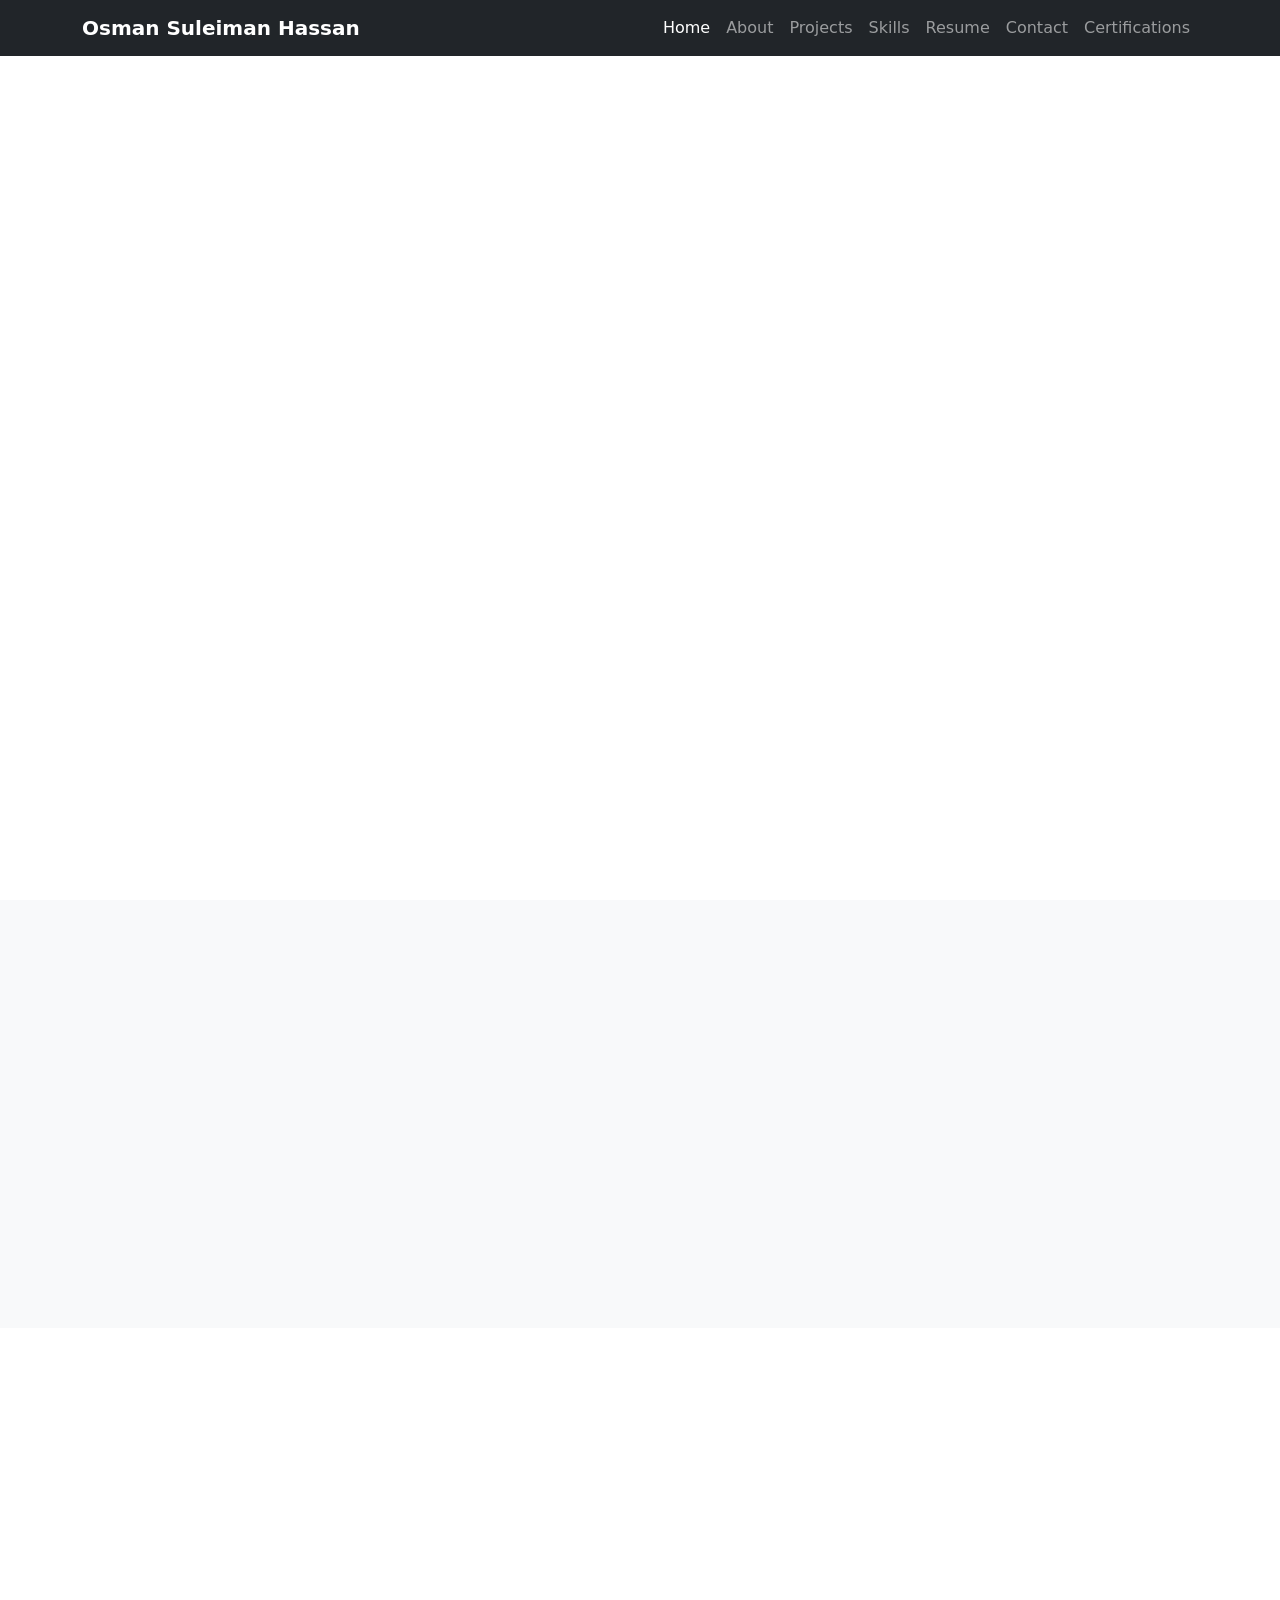
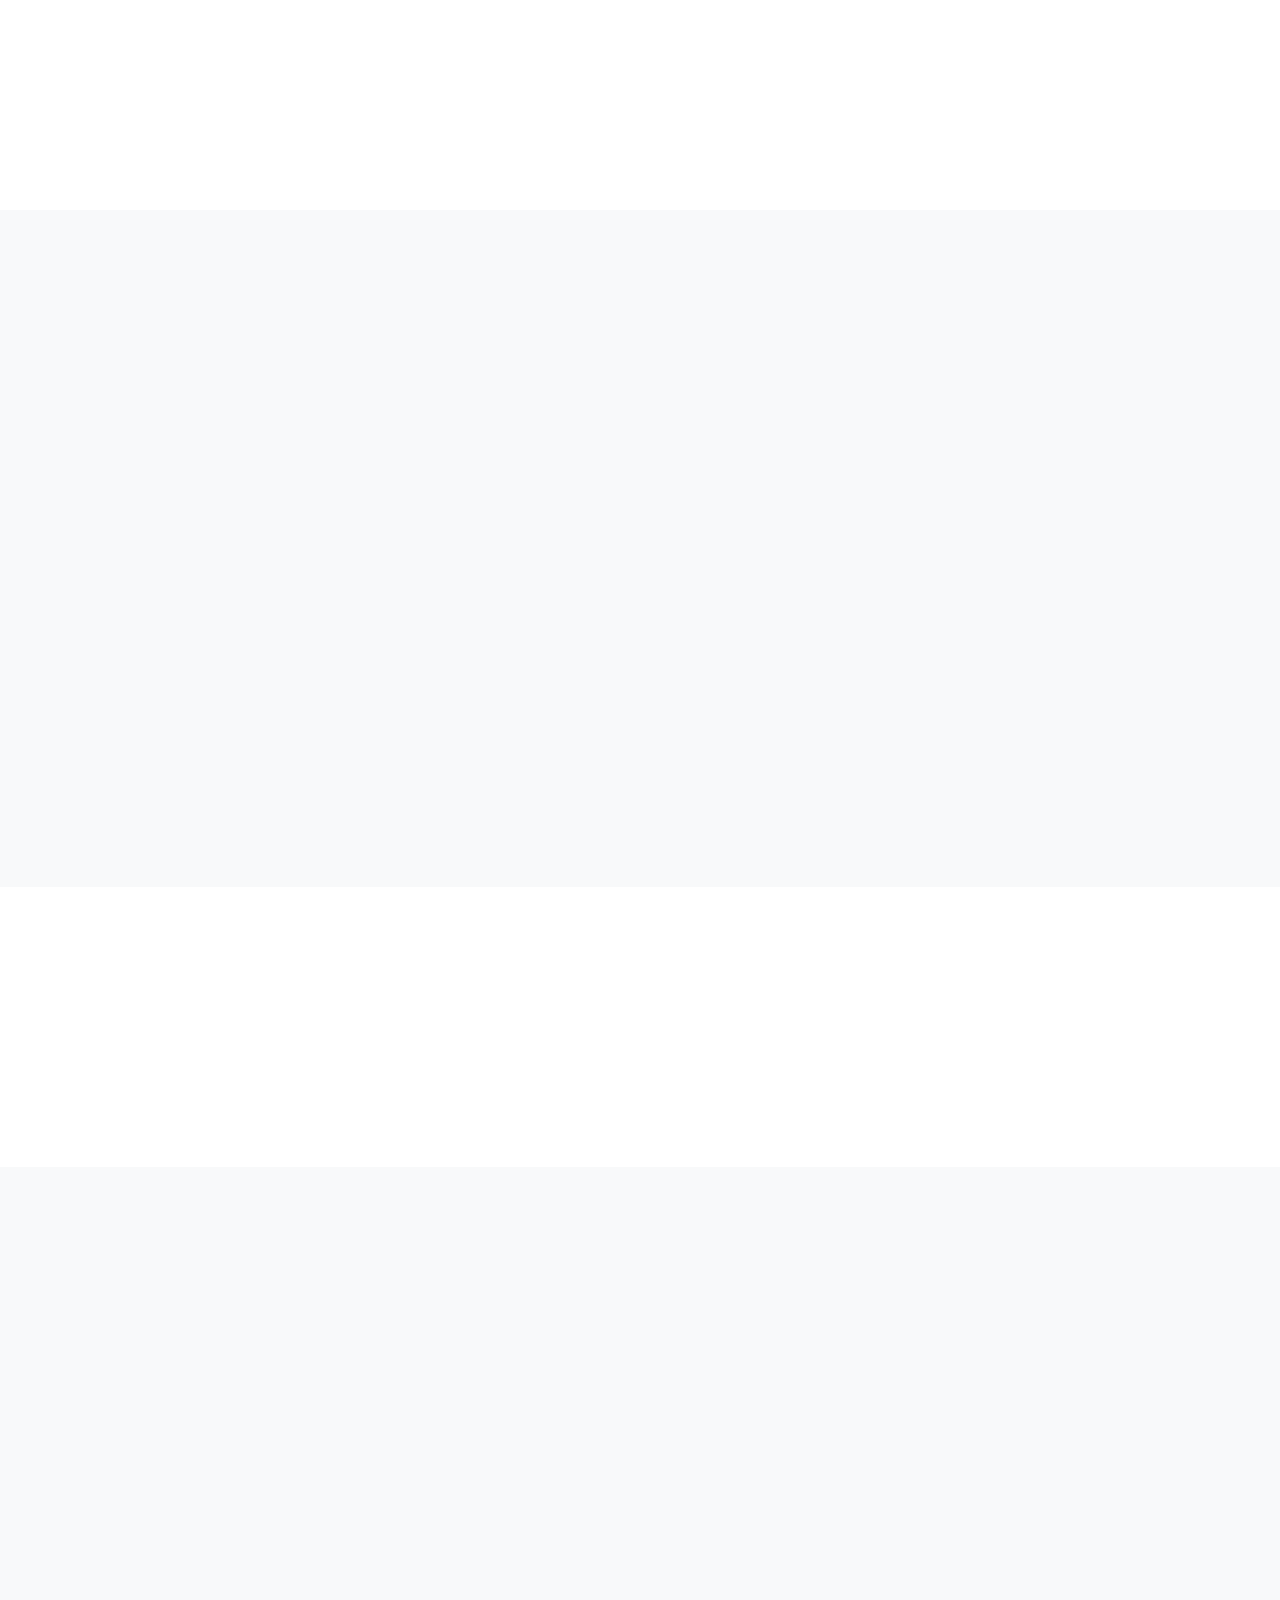
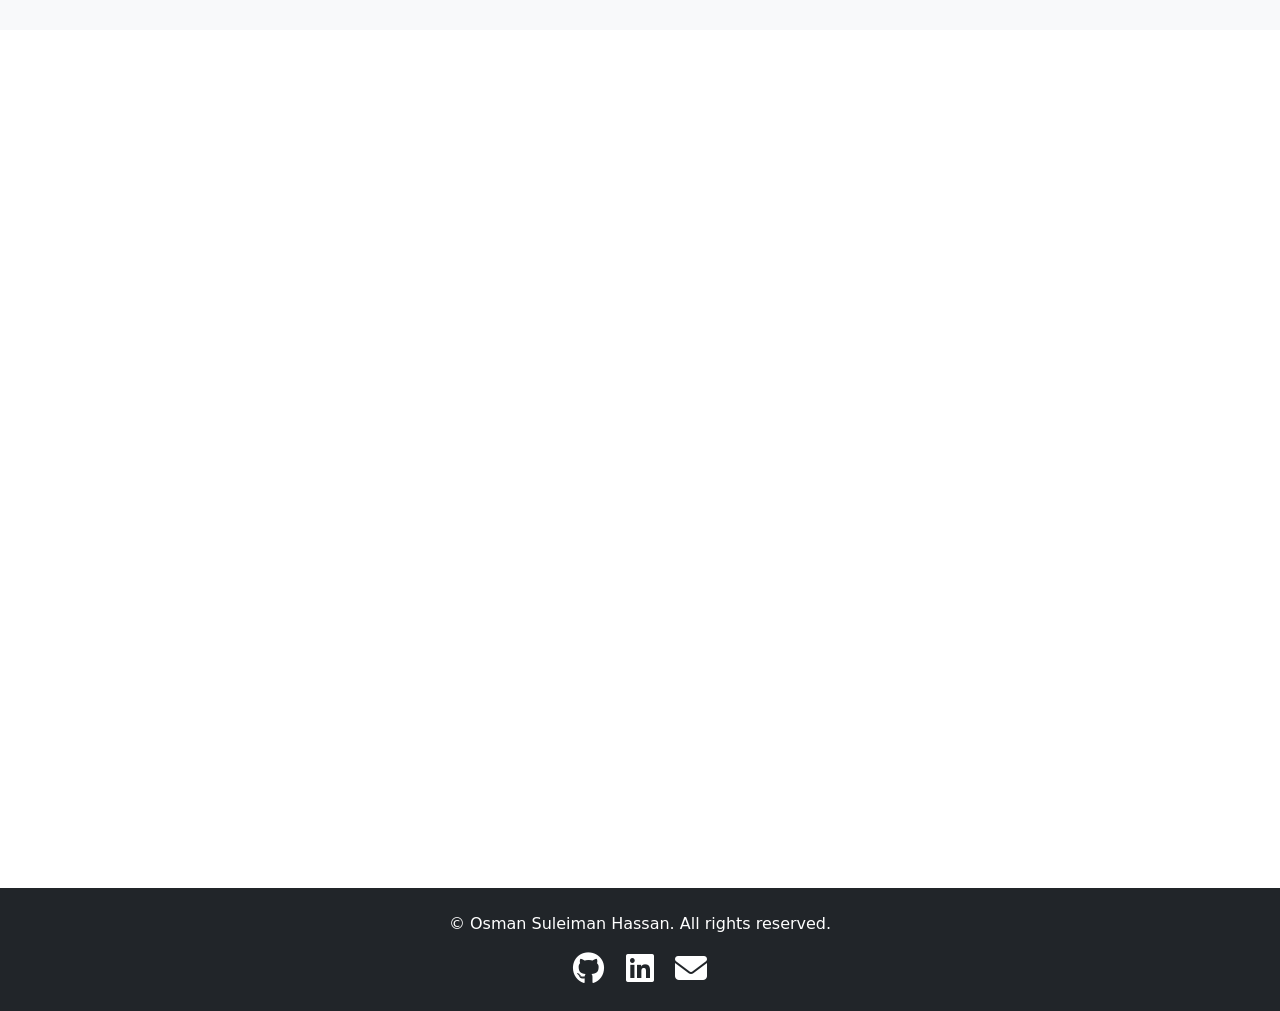
==== index.html @ 46293524 "Update index.html" ====
<!DOCTYPE html>
<html lang="en">
<head>
    <meta charset="UTF-8">
    <meta name="viewport" content="width=device-width, initial-scale=1.0">
    <title>Osman Suleiman Hassan - Full Stack Developer Portfolio</title>
    <meta name="description" content="Osman Suleiman Hassan - Aspiring Full Stack Developer, Computer Science Student at Mount Kenya University, passionate about building impactful software and web applications.">
    <meta name="keywords" content="Osman Suleiman Hassan, Full Stack Developer, Computer Science, Mount Kenya University, Python, PHP, Java, JavaScript, Web Development, Software Engineering, AI, ML, Portfolio">

    <link rel="apple-touch-icon" sizes="180x180" href="img/apple-touch-icon.png">
    <link rel="icon" type="image/png" sizes="32x32" href="img/favicon-32x32.png">
    <link rel="icon" type="image/png" sizes="16x16" href="img/favicon-16x16.png">
    <link rel="manifest" href="img/site.webmanifest">
    <link rel="icon" href="img/favicon.ico" type="image/x-icon">
    <link rel="shortcut icon" href="favicon.ico" type="img/">


    <link href="https://fonts.googleapis.com/css2?family=Poppins:wght@400;600;700&family=Open+Sans:wght@300;400;600&display=swap" rel="stylesheet">

    <link href="https://cdn.jsdelivr.net/npm/bootstrap@5.3.3/dist/css/bootstrap.min.css" rel="stylesheet" integrity="sha384-QWTKZyjpPEjISv5WaRU9OFeRpok6YctnYmDr5pNlyT2bRjXh0JMhjY6hW+ALEwIH" crossorigin="anonymous">

    <link rel="stylesheet" href="https://cdnjs.cloudflare.com/ajax/libs/font-awesome/6.5.2/css/all.min.css" integrity="sha512-SnH5WK+bZxgPHs44uWIX+LLJAJ9/2PkPKZ5QiAj6Ta86w+fsb2TkcmfRyVX3pBnMFcV7oQPJkl9QevSCWr3W6A==" crossorigin="anonymous" referrerpolicy="no-referrer" />
    
    <link href="https://unpkg.com/aos@2.3.1/dist/aos.css" rel="stylesheet">

    <link rel="stylesheet" href="css/style.css">
</head>
<body data-bs-spy="scroll" data-bs-target="#mainNav" data-bs-offset="50">

    <nav class="navbar navbar-expand-lg navbar-dark bg-dark fixed-top" id="mainNav">
        <div class="container">
            <a class="navbar-brand fw-bold" href="#hero">Osman Suleiman Hassan</a>
            <button class="navbar-toggler" type="button" data-bs-toggle="collapse" data-bs-target="#navbarNav" aria-controls="navbarNav" aria-expanded="false" aria-label="Toggle navigation">
                <span class="navbar-toggler-icon"></span>
            </button>
            <div class="collapse navbar-collapse" id="navbarNav">
                <ul class="navbar-nav ms-auto">
                    <li class="nav-item">
                        <a class="nav-link active" aria-current="page" href="#hero">Home</a>
                    </li>
                    <li class="nav-item">
                        <a class="nav-link" href="#about">About</a>
                    </li>
                    <li class="nav-item">
                        <a class="nav-link" href="#projects">Projects</a>
                    </li>
                    <li class="nav-item">
                        <a class="nav-link" href="#skills">Skills</a>
                    </li>
                    <li class="nav-item">
                        <a class="nav-link" href="#resume">Resume</a>
                    </li>
                    <li class="nav-item">
                        <a class="nav-link" href="#contact">Contact</a>
                    </li>
                    <li class="nav-item">
                        <a class="nav-link" href="#certifications">Certifications</a>
                    </li>
                </ul>
            </div>
        </div>
    </nav>

    <header id="hero" class="d-flex align-items-center justify-content-center text-center text-white min-vh-100 position-relative">
        <div class="overlay"></div>
        <div class="container position-relative" data-aos="fade-up" data-aos-duration="1000">
            <img src="img/profile.jpg" alt="Osman Suleiman Hassan" class="img-fluid rounded-circle mb-4 profile-img" data-aos="zoom-in" data-aos-delay="200">
            <h1 class="display-3 fw-bold mb-3 text-white-75"> <strong>Osman Suleiman Hassan </strong></h1>
            <p class="lead mb-4 text-white-75" data-aos="fade-up" data-aos-delay="400">Aspiring Full Stack Developer | Computer Science Student | Tech Enthusiast</p>
            <div class="social-links" data-aos="fade-up" data-aos-delay="600">
                <a href="https://github.com/OSMANHASSAN-dev" target="_blank" class="btn btn-primary btn-lg mx-2 my-1"><i class="fab fa-github me-2"></i> GitHub</a>
                <a href="https://linkedin.com/in/hassan-o-6355a3369" target="_blank" class="btn btn-info btn-lg mx-2 my-1"><i class="fab fa-linkedin me-2"></i> LinkedIn</a>
            </div>
        </div>
    </header>

    <section id="about" class="py-5 bg-light">
        <div class="container">
            <div class="row align-items-center">
                <div class="col-lg-6 text-center text-lg-start" data-aos="fade-right" data-aos-duration="1000">
                    <h2 class="display-5 fw-bold mb-4 section-title">About Me</h2>
                    <p class="lead mb-3">Passionate about building impactful software and web applications. Focused on clean code, innovation, and solving real-world problems using tech.</p>
                    <p class="mb-4">As a dedicated Computer Science student at Mount Kenya University, I am constantly expanding my knowledge and practical skills across various technologies. My journey involves continuous learning and a strong desire to contribute to the tech world by creating efficient and user-friendly solutions.</p>
                </div>
                <div class="col-lg-6 mt-4 mt-lg-0" data-aos="fade-left" data-aos-duration="1000">
                    <h3 class="fw-bold mb-3">Education</h3>
                    <div class="card shadow-sm p-3 mb-3 education-card">
                        <h5 class="fw-bold mb-1">Bachelor of Science in Computer Science</h5>
                        <p class="mb-0">Mount Kenya University</p>
                        <p class="text-muted">Currently Enrolled (4th Year)</p>
                    </div>
                    <h3 class="fw-bold mb-3 mt-4">Mission</h3>
                    <p class="mb-0">To leverage technology to create innovative solutions that address real-world challenges, contribute to meaningful projects, and continuously grow as a full-stack developer.</p>
                </div>
            </div>
        </div>
    </section>

    <section id="projects" class="py-5 bg-white">
        <div class="container">
            <h2 class="display-5 fw-bold text-center mb-5 section-title" data-aos="fade-down" data-aos-duration="1000">My Projects</h2>
            <div id="projectsCarousel" class="carousel slide" data-bs-ride="carousel" data-aos="fade-up" data-aos-duration="1200">
                <div class="carousel-indicators">
                    <button type="button" data-bs-target="#projectsCarousel" data-bs-slide-to="0" class="active" aria-current="true" aria-label="Slide 1"></button>
                    <button type="button" data-bs-target="#projectsCarousel" data-bs-slide-to="1" aria-label="Slide 2"></button>
                    <button type="button" data-bs-target="#projectsCarousel" data-bs-slide-to="2" aria-label="Slide 3"></button>
                    <button type="button" data-bs-target="#projectsCarousel" data-bs-slide-to="3" aria-label="Slide 4"></button>
                    <button type="button" data-bs-target="#projectsCarousel" data-bs-slide-to="4" aria-label="Slide 5"></button>
                    <button type="button" data-bs-target="#projectsCarousel" data-bs-slide-to="5" aria-label="Slide 6"></button>
                    <button type="button" data-bs-target="#projectsCarousel" data-bs-slide-to="6" aria-label="Slide 7"></button>
                </div>
                <div class="carousel-inner">
                    <div class="carousel-item active">
                        <div class="row align-items-center justify-content-center project-card-body">
                            <div class="col-md-6 text-center">
                                <img src="img/project1.jpg" class="d-block w-100 img-fluid rounded shadow-lg project-img" alt="JobNest App Screenshot">
                            </div>
                            <div class="col-md-6 mt-4 mt-md-0 project-details">
                                <h3 class="fw-bold">JobNest App (Android Studio)</h3>
                                <p>A local job listing app connecting job seekers with small businesses.</p>
                                <p class="tech-stack"><span class="badge bg-primary">Android Studio</span> <span class="badge bg-primary">Java</span> <span class="badge bg-primary">SQLite/Firebase (Implied)</span></p>
                                <ul>
                                    <li><i class="fas fa-check-circle me-2"></i> Login/Signup functionality</li>
                                    <li><i class="fas fa-check-circle me-2"></i> Job Listings and search</li>
                                    <li><i class="fas fa-check-circle me-2"></i> Apply & Post Job features</li>
                                    <li><i class="fas fa-check-circle me-2"></i> User and Business Profiles</li>
                                </ul>
                                <a href="#" target="_blank" class="btn btn-outline-primary btn-sm mt-3"><i class="fas fa-link me-2"></i> Live Demo (If available)</a>
                                <a href="https://github.com/OSMANHASSAN-dev/" target="_blank" class="btn btn-outline-secondary btn-sm mt-3 ms-2"><i class="fab fa-github me-2"></i> GitHub Repo</a>
                            </div>
                        </div>
                    </div>
                    <div class="carousel-item">
                        <div class="row align-items-center justify-content-center project-card-body">
                            <div class="col-md-6 text-center">
                                <img src="img/project2.jpg" class="d-block w-100 img-fluid rounded shadow-lg project-img" alt="Eventify App Screenshot">
                            </div>
                            <div class="col-md-6 mt-4 mt-md-0 project-details">
                                <h3 class="fw-bold">Eventify App (Entertainment Booking)</h3>
                                <p>An entertainment app for booking concert, sports, and festival tickets.</p>
                                <p class="tech-stack"><span class="badge bg-primary">Java</span> <span class="badge bg-primary">MySQL</span> <span class="badge bg-primary">Mpesa/PayPal Integration</span> <span class="badge bg-primary">QR (ZXing)</span> <span class="badge bg-primary">Figma UI</span></p>
                                <ul>
                                    <li><i class="fas fa-check-circle me-2"></i> Seamless ticket booking experience</li>
                                    <li><i class="fas fa-check-circle me-2"></i> Secure payment gateways (Mpesa, PayPal)</li>
                                    <li><i class="fas fa-check-circle me-2"></i> QR code generation for tickets</li>
                                    <li><i class="fas fa-check-circle me-2"></i> User-friendly UI/UX designed in Figma</li>
                                </ul>
                                <a href="#" target="_blank" class="btn btn-outline-primary btn-sm mt-3"><i class="fas fa-link me-2"></i> Live Demo (If available)</a>
                                <a href="https://github.com/OSMANHASSAN-dev/" target="_blank" class="btn btn-outline-secondary btn-sm mt-3 ms-2"><i class="fab fa-github me-2"></i> GitHub Repo</a>
                            </div>
                        </div>
                    </div>
                    <div class="carousel-item">
                        <div class="row align-items-center justify-content-center project-card-body">
                            <div class="col-md-6 text-center">
                                <img src="img/project3.jpg" class="d-block w-100 img-fluid rounded shadow-lg project-img" alt="Zoo Monitoring Platform Screenshot">
                            </div>
                            <div class="col-md-6 mt-4 mt-md-0 project-details">
                                <h3 class="fw-bold">AI-Driven Zoo Visitor & Wildlife Monitoring Web Platform</h3>
                                <p>My final year project, focusing on enhancing visitor engagement and wildlife tracking using AI technologies.</p>
                                <p class="tech-stack"><span class="badge bg-primary">AI & ML</span> <span class="badge bg-primary">Web Platform</span> <span class="badge bg-primary">Python (Implied)</span> <span class="badge bg-primary">Backend/Frontend (Implied)</span></p>
                                <ul>
                                    <li><i class="fas fa-check-circle me-2"></i> AI-powered visitor behavior analysis</li>
                                    <li><i class="fas fa-check-circle me-2"></i> Real-time wildlife tracking and monitoring</li>
                                    <li><i class="fas fa-check-circle me-2"></i> Interactive dashboards for management</li>
                                    <li><i class="fas fa-check-circle me-2"></i> Enhances conservation efforts</li>
                                </ul>
                                <a href="#" target="_blank" class="btn btn-outline-primary btn-sm mt-3"><i class="fas fa-link me-2"></i> Live Demo (If available)</a>
                                <a href="#" target="_blank" class="btn btn-outline-secondary btn-sm mt-3 ms-2"><i class="fab fa-github me-2"></i> GitHub Repo (If public)</a>
                            </div>
                        </div>
                    </div>
                    <div class="carousel-item">
                        <div class="row align-items-center justify-content-center project-card-body">
                            <div class="col-md-6 text-center">
                                <img src="img/project4.jpg" class="d-block w-100 img-fluid rounded shadow-lg project-img" alt="Course Registration System Screenshot">
                            </div>
                            <div class="col-md-6 mt-4 mt-md-0 project-details">
                                <h3 class="fw-bold">Student Course Registration System</h3>
                                <p>A PHP-based system for managing student course registrations efficiently.</p>
                                <p class="tech-stack"><span class="badge bg-primary">PHP</span> <span class="badge bg-primary">MySQL</span> <span class="badge bg-primary">HTML/CSS</span></p>
                                <ul>
                                    <li><i class="fas fa-check-circle me-2"></i> Student login and course selection</li>
                                    <li><i class="fas fa-check-circle me-2"></i> Admin panel for course management</li>
                                    <li><i class="fas fa-check-circle me-2"></i> Unique features: Photo capture & voice note upload</li>
                                </ul>
                                <a href="#" target="_blank" class="btn btn-outline-primary btn-sm mt-3"><i class="fas fa-link me-2"></i> Live Demo (If available)</a>
                                <a href="https://github.com/OSMANHASSAN-dev/" target="_blank" class="btn btn-outline-secondary btn-sm mt-3 ms-2"><i class="fab fa-github me-2"></i> GitHub Repo</a>
                            </div>
                        </div>
                    </div>
                    <div class="carousel-item">
                        <div class="row align-items-center justify-content-center project-card-body">
                            <div class="col-md-6 text-center">
                                <img src="img/project5.jpg" class="d-block w-100 img-fluid rounded shadow-lg project-img" alt="Appointment Booking System Screenshot">
                            </div>
                            <div class="col-md-6 mt-4 mt-md-0 project-details">
                                <h3 class="fw-bold">Appointment Booking System</h3>
                                <p>A full PHP system for seamless appointment scheduling with advanced features.</p>
                                <p class="tech-stack"><span class="badge bg-primary">PHP</span> <span class="badge bg-primary">MySQL</span> <span class="badge bg-primary">HTML/CSS</span></p>
                                <ul>
                                    <li><i class="fas fa-check-circle me-2"></i> User authentication and appointment management</li>
                                    <li><i class="fas fa-check-circle me-2"></i> Dedicated admin panel for full control</li>
                                    <li><i class="fas fa-check-circle me-2"></i> Data export options (PDF, Excel, Word)</li>
                                </ul>
                                <a href="#" target="_blank" class="btn btn-outline-primary btn-sm mt-3"><i class="fas fa-link me-2"></i> Live Demo (If available)</a>
                                <a href="https://github.com/OSMANHASSAN-dev/" target="_blank" class="btn btn-outline-secondary btn-sm mt-3 ms-2"><i class="fab fa-github me-2"></i> GitHub Repo</a>
                            </div>
                        </div>
                    </div>
                    <div class="carousel-item">
                        <div class="row align-items-center justify-content-center project-card-body">
                            <div class="col-md-6 text-center">
                                <img src="img/project6.jpg" class="d-block w-100 img-fluid rounded shadow-lg project-img" alt="Advanced Login System Screenshot">
                            </div>
                            <div class="col-md-6 mt-4 mt-md-0 project-details">
                                <h3 class="fw-bold">Advanced Web App Login System</h3>
                                <p>A secure and robust login/registration system built with PHP and MySQL.</p>
                                <p class="tech-stack"><span class="badge bg-primary">PHP</span> <span class="badge bg-primary">MySQL</span> <span class="badge bg-primary">Bootstrap</span> <span class="badge bg-primary">FPDF</span></p>
                                <ul>
                                    <li><i class="fas fa-check-circle me-2"></i> Secure user authentication and registration</li>
                                    <li><i class="fas fa-check-circle me-2"></i> Modern UI with Bootstrap integration</li>
                                    <li><i class="fas fa-check-circle me-2"></i> PDF generation using FPDF library</li>
                                </ul>
                                <a href="#" target="_blank" class="btn btn-outline-primary btn-sm mt-3"><i class="fas fa-link me-2"></i> Live Demo (If available)</a>
                                <a href="https://github.com/OSMANHASSAN-dev/" target="_blank" class="btn btn-outline-secondary btn-sm mt-3 ms-2"><i class="fab fa-github me-2"></i> GitHub Repo</a>
                            </div>
                        </div>
                    </div>
                    <div class="carousel-item">
                        <div class="row align-items-center justify-content-center project-card-body">
                            <div class="col-md-6 text-center">
                                <img src="img/project7.jpg" class="d-block w-100 img-fluid rounded shadow-lg project-img" alt="eCommerce Website Screenshot">
                            </div>
                            <div class="col-md-6 mt-4 mt-md-0 project-details">
                                <h3 class="fw-bold">eCommerce Website (PHP/MySQL)</h3>
                                <p>A functional eCommerce platform featuring product listings and database integration.</p>
                                <p class="tech-stack"><span class="badge bg-primary">PHP</span> <span class="badge bg-primary">MySQL</span> <span class="badge bg-primary">HTML/CSS</span></p>
                                <ul>
                                    <li><i class="fas fa-check-circle me-2"></i> Dynamic product listings from database</li>
                                    <li><i class="fas fa-check-circle me-2"></i> Structured with reusable components (e.g., `header.php`, `index.php`)</li>
                                    <li><i class="fas fa-check-circle me-2"></i> Utilizes `tbl_settings` for configurable options</li>
                                </ul>
                                <a href="#" target="_blank" class="btn btn-outline-primary btn-sm mt-3"><i class="fas fa-link me-2"></i> Live Demo (If available)</a>
                                <a href="https://github.com/OSMANHASSAN-dev/" target="_blank" class="btn btn-outline-secondary btn-sm mt-3 ms-2"><i class="fab fa-github me-2"></i> GitHub Repo</a>
                            </div>
                        </div>
                    </div>
                </div>
                <button class="carousel-control-prev" type="button" data-bs-target="#projectsCarousel" data-bs-slide="prev">
                    <span class="carousel-control-prev-icon" aria-hidden="true"></span>
                    <span class="visually-hidden">Previous</span>
                </button>
                <button class="carousel-control-next" type="button" data-bs-target="#projectsCarousel" data-bs-slide="next">
                    <span class="carousel-control-next-icon" aria-hidden="true"></span>
                    <span class="visually-hidden">Next</span>
                </button>
            </div>
        </div>
    </section>

    <section id="skills" class="py-5 bg-light">
        <div class="container">
            <h2 class="display-5 fw-bold text-center mb-5 section-title" data-aos="fade-down" data-aos-duration="1000">My Skills</h2>
            <div class="row text-center">
                <div class="col-lg-4 col-md-6 mb-4" data-aos="fade-up" data-aos-delay="100">
                    <div class="card h-100 shadow-sm skill-card">
                        <div class="card-body">
                            <i class="fas fa-code fa-3x mb-3 text-primary"></i>
                            <h3 class="card-title fw-bold">Languages</h3>
                            <ul class="list-unstyled mb-0 skill-list">
                                <li><span class="badge bg-secondary">Python</span></li>
                                <li><span class="badge bg-secondary">Java</span></li>
                                <li><span class="badge bg-secondary">PHP</span></li>
                                <li><span class="badge bg-secondary">JavaScript</span></li>
                                <li><span class="badge bg-secondary">C</span></li>
                                <li><span class="badge bg-secondary">C++</span></li>
                                <li><span class="badge bg-secondary">SQL</span></li>
                                <li><span class="badge bg-secondary">HTML</span></li>
                                <li><span class="badge bg-secondary">CSS</span></li>
                                <li><span class="badge bg-secondary">MATLAB</span></li>
                                <li><span class="badge bg-secondary">R</span></li>
                                <li><span class="badge bg-secondary">Julia</span></li>
                                <li><span class="badge bg-secondary">TypeScript</span></li>
                            </ul>
                        </div>
                    </div>
                </div>
                <div class="col-lg-4 col-md-6 mb-4" data-aos="fade-up" data-aos-delay="200">
                    <div class="card h-100 shadow-sm skill-card">
                        <div class="card-body">
                            <i class="fas fa-tools fa-3x mb-3 text-success"></i>
                            <h3 class="card-title fw-bold">Tools & Frameworks</h3>
                            <ul class="list-unstyled mb-0 skill-list">
                                <li><span class="badge bg-secondary">Android Studio</span></li>
                                <li><span class="badge bg-secondary">FPDF</span></li>
                                <li><span class="badge bg-secondary">Bootstrap</span></li>
                                <li><span class="badge bg-secondary">MySQL</span></li>
                                <li><span class="badge bg-secondary">React</span></li>
                                <li><span class="badge bg-secondary">NetBeans</span></li>
                                <li><span class="badge bg-secondary">XAMPP</span></li>
                                <li><span class="badge bg-secondary">GitHub</span></li>
                                <li><span class="badge bg-secondary">VS Code</span></li>
                            </ul>
                        </div>
                    </div>
                </div>
                <div class="col-lg-4 col-md-12 mb-4" data-aos="fade-up" data-aos-delay="300">
                    <div class="card h-100 shadow-sm skill-card">
                        <div class="card-body">
                            <i class="fas fa-lightbulb fa-3x mb-3 text-warning"></i>
                            <h3 class="card-title fw-bold">Domains & Soft Skills</h3>
                            <ul class="list-unstyled mb-0 skill-list">
                                <li><span class="badge bg-secondary">AI & ML</span></li>
                                <li><span class="badge bg-secondary">Cybersecurity</span></li>
                                <li><span class="badge bg-secondary">Software Engineering</span></li>
                                <li><span class="badge bg-secondary">Web & App Development</span></li>
                                <li><span class="badge bg-dark">Team Collaboration</span></li>
                                <li><span class="badge bg-dark">Communication</span></li>
                                <li><span class="badge bg-dark">Continuous Learning</span></li>
                            </ul>
                        </div>
                    </div>
                </div>
            </div>
        </div>
    </section>

    <section id="resume" class="py-5 bg-white text-center">
        <div class="container" data-aos="fade-up" data-aos-duration="1000">
            <h2 class="display-5 fw-bold mb-4 section-title">My Resume</h2>
            <p class="lead mb-4">You can download my full resume for a detailed overview of my experience and qualifications.</p>
            <a href="resume/Osman_Hassan_Suleiman_Resume.pdf" target="_blank" class="btn btn-primary btn-lg"><i class="fas fa-download me-2"></i> Download Resume (PDF)</a>
        </div>
    </section>

    <section id="certifications" class="py-5 bg-light">
        <div class="container text-center" data-aos="fade-up" data-aos-duration="1000">
            <h2 class="display-5 fw-bold mb-4 section-title">Certifications & Badges</h2>
            <p class="lead text-muted mb-4">This section will showcase my professional certifications and badges acquired through various platforms like LinkedIn Learning, Coursera, or industry certifications.</p>
            <div class="row justify-content-center">
                <div class="col-md-4 mb-4">
                    <div class="card shadow-sm h-100 certification-card">
                        <div class="card-body">
                            <i class="fas fa-award fa-3x mb-3 text-info"></i>
                            <h5 class="card-title fw-bold">Coming Soon!</h5>
                            <p class="card-text text-muted">Check back here for updates on my latest certifications and achievements.</p>
                        </div>
                    </div>
                </div>
            </div>
        </div>
    </section>

    <section id="contact" class="py-5 bg-white">
        <div class="container">
            <h2 class="display-5 fw-bold text-center mb-5 section-title" data-aos="fade-down" data-aos-duration="1000">Get In Touch</h2>
            <div class="row justify-content-center">
                <div class="col-lg-8">
                    <form action="https://formspree.io/f/xblklpkk" method="POST" class="shadow-lg p-4 rounded contact-form" data-aos="fade-up" data-aos-duration="1200">
                        <div class="mb-3">
                            <label for="name" class="form-label">Name</label>
                            <input type="text" class="form-control" id="name" name="name" required>
                        </div>
                        <div class="mb-3">
                            <label for="email" class="form-label">Email address</label>
                            <input type="email" class="form-control" id="email" name="_replyto" required>
                        </div>
                        <div class="mb-3">
                            <label for="subject" class="form-label">Subject</label>
                            <input type="text" class="form-control" id="subject" name="subject">
                        </div>
                        <div class="mb-3">
                            <label for="message" class="form-label">Message</label>
                            <textarea class="form-control" id="message" name="message" rows="5" required></textarea>
                        </div>
                        <div class="d-grid gap-2">
                            <button type="submit" class="btn btn-primary btn-lg mt-3">Send Message <i class="fas fa-paper-plane ms-2"></i></button>
                        </div>
                        <p class="text-center text-muted mt-3">
                            Or reach me directly on WhatsApp:
                            <a href="https://wa.me/+2547***" target="_blank" class="text-success fw-bold"><i class="fab fa-whatsapp me-1"></i> WhatsApp</a> (To contact me WhatsApp kindly fill out the form and i will get you within 24 hours . We are realy sorry for any convenience☺)
                        </p>
                    </form>
                </div>
            </div>
        </div>
    </section>

    <footer class="bg-dark text-white py-4">
        <div class="container text-center">
            <p>&copy; <span id="currentYear"></span> Osman Suleiman Hassan. All rights reserved.</p>
            <div class="footer-social-links mt-3">
                <a href="https://github.com/OSMANHASSAN-dev" target="_blank" class="text-white mx-2"><i class="fab fa-github fa-2x"></i></a>
                <a href="https://linkedin.com/in/hassan-o-6355a3369" target="_blank" class="text-white mx-2"><i class="fab fa-linkedin fa-2x"></i></a>
                <a href="mailto:githubtest@gmail.com" class="text-white mx-2"><i class="fas fa-envelope fa-2x"></i></a>
            </div>
        </div>
    </footer>

    <script src="https://cdn.jsdelivr.net/npm/bootstrap@5.3.3/dist/js/bootstrap.bundle.min.js" integrity="sha384-YvpcrYf0tY3lHB60NNkmXc5s9fDVZLESaAA55NDzOxhy9GkcIdslK1eN7N6jIeHz" crossorigin="anonymous"></script>
    
    <script src="https://unpkg.com/aos@2.3.1/dist/aos.js"></script>

    <script src="js/script.js"></script>
</body>
</html>
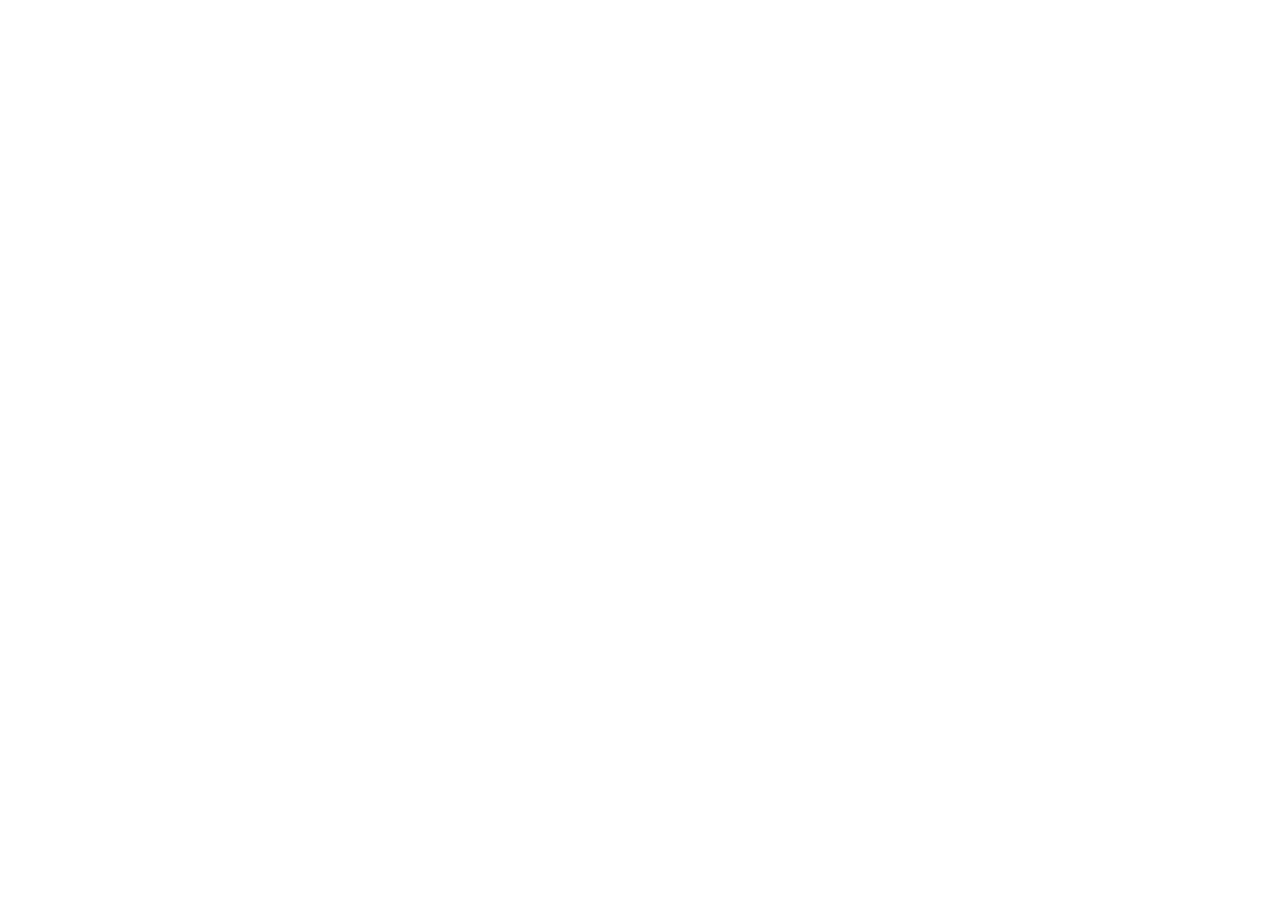
==== commit 2ae6b91c: "Add files via upload" ====
--- a/index.html
+++ b/index.html
@@ -1,411 +1,25 @@
-<!DOCTYPE html>
-<html lang="en">
-<head>
-    <meta charset="UTF-8">
-    <meta name="viewport" content="width=device-width, initial-scale=1.0">
-    <title>Osman Suleiman Hassan - Full Stack Developer Portfolio</title>
-    <meta name="description" content="Osman Suleiman Hassan - Aspiring Full Stack Developer, Computer Science Student at Mount Kenya University, passionate about building impactful software and web applications.">
-    <meta name="keywords" content="Osman Suleiman Hassan, Full Stack Developer, Computer Science, Mount Kenya University, Python, PHP, Java, JavaScript, Web Development, Software Engineering, AI, ML, Portfolio">
-
-    <link rel="apple-touch-icon" sizes="180x180" href="img/apple-touch-icon.png">
-    <link rel="icon" type="image/png" sizes="32x32" href="img/favicon-32x32.png">
-    <link rel="icon" type="image/png" sizes="16x16" href="img/favicon-16x16.png">
-    <link rel="manifest" href="img/site.webmanifest">
-    <link rel="icon" href="img/favicon.ico" type="image/x-icon">
-    <link rel="shortcut icon" href="favicon.ico" type="img/">
-
-
-    <link href="https://fonts.googleapis.com/css2?family=Poppins:wght@400;600;700&family=Open+Sans:wght@300;400;600&display=swap" rel="stylesheet">
-
-    <link href="https://cdn.jsdelivr.net/npm/bootstrap@5.3.3/dist/css/bootstrap.min.css" rel="stylesheet" integrity="sha384-QWTKZyjpPEjISv5WaRU9OFeRpok6YctnYmDr5pNlyT2bRjXh0JMhjY6hW+ALEwIH" crossorigin="anonymous">
-
-    <link rel="stylesheet" href="https://cdnjs.cloudflare.com/ajax/libs/font-awesome/6.5.2/css/all.min.css" integrity="sha512-SnH5WK+bZxgPHs44uWIX+LLJAJ9/2PkPKZ5QiAj6Ta86w+fsb2TkcmfRyVX3pBnMFcV7oQPJkl9QevSCWr3W6A==" crossorigin="anonymous" referrerpolicy="no-referrer" />
-    
-    <link href="https://unpkg.com/aos@2.3.1/dist/aos.css" rel="stylesheet">
-
-    <link rel="stylesheet" href="css/style.css">
-</head>
-<body data-bs-spy="scroll" data-bs-target="#mainNav" data-bs-offset="50">
-
-    <nav class="navbar navbar-expand-lg navbar-dark bg-dark fixed-top" id="mainNav">
-        <div class="container">
-            <a class="navbar-brand fw-bold" href="#hero">Osman Suleiman Hassan</a>
-            <button class="navbar-toggler" type="button" data-bs-toggle="collapse" data-bs-target="#navbarNav" aria-controls="navbarNav" aria-expanded="false" aria-label="Toggle navigation">
-                <span class="navbar-toggler-icon"></span>
-            </button>
-            <div class="collapse navbar-collapse" id="navbarNav">
-                <ul class="navbar-nav ms-auto">
-                    <li class="nav-item">
-                        <a class="nav-link active" aria-current="page" href="#hero">Home</a>
-                    </li>
-                    <li class="nav-item">
-                        <a class="nav-link" href="#about">About</a>
-                    </li>
-                    <li class="nav-item">
-                        <a class="nav-link" href="#projects">Projects</a>
-                    </li>
-                    <li class="nav-item">
-                        <a class="nav-link" href="#skills">Skills</a>
-                    </li>
-                    <li class="nav-item">
-                        <a class="nav-link" href="#resume">Resume</a>
-                    </li>
-                    <li class="nav-item">
-                        <a class="nav-link" href="#contact">Contact</a>
-                    </li>
-                    <li class="nav-item">
-                        <a class="nav-link" href="#certifications">Certifications</a>
-                    </li>
-                </ul>
-            </div>
-        </div>
-    </nav>
-
-    <header id="hero" class="d-flex align-items-center justify-content-center text-center text-white min-vh-100 position-relative">
-        <div class="overlay"></div>
-        <div class="container position-relative" data-aos="fade-up" data-aos-duration="1000">
-            <img src="img/profile.jpg" alt="Osman Suleiman Hassan" class="img-fluid rounded-circle mb-4 profile-img" data-aos="zoom-in" data-aos-delay="200">
-            <h1 class="display-3 fw-bold mb-3 text-white-75"> <strong>Osman Suleiman Hassan </strong></h1>
-            <p class="lead mb-4 text-white-75" data-aos="fade-up" data-aos-delay="400">Aspiring Full Stack Developer | Computer Science Student | Tech Enthusiast</p>
-            <div class="social-links" data-aos="fade-up" data-aos-delay="600">
-                <a href="https://github.com/OSMANHASSAN-dev" target="_blank" class="btn btn-primary btn-lg mx-2 my-1"><i class="fab fa-github me-2"></i> GitHub</a>
-                <a href="https://linkedin.com/in/hassan-o-6355a3369" target="_blank" class="btn btn-info btn-lg mx-2 my-1"><i class="fab fa-linkedin me-2"></i> LinkedIn</a>
-            </div>
-        </div>
-    </header>
-
-    <section id="about" class="py-5 bg-light">
-        <div class="container">
-            <div class="row align-items-center">
-                <div class="col-lg-6 text-center text-lg-start" data-aos="fade-right" data-aos-duration="1000">
-                    <h2 class="display-5 fw-bold mb-4 section-title">About Me</h2>
-                    <p class="lead mb-3">Passionate about building impactful software and web applications. Focused on clean code, innovation, and solving real-world problems using tech.</p>
-                    <p class="mb-4">As a dedicated Computer Science student at Mount Kenya University, I am constantly expanding my knowledge and practical skills across various technologies. My journey involves continuous learning and a strong desire to contribute to the tech world by creating efficient and user-friendly solutions.</p>
-                </div>
-                <div class="col-lg-6 mt-4 mt-lg-0" data-aos="fade-left" data-aos-duration="1000">
-                    <h3 class="fw-bold mb-3">Education</h3>
-                    <div class="card shadow-sm p-3 mb-3 education-card">
-                        <h5 class="fw-bold mb-1">Bachelor of Science in Computer Science</h5>
-                        <p class="mb-0">Mount Kenya University</p>
-                        <p class="text-muted">Currently Enrolled (4th Year)</p>
-                    </div>
-                    <h3 class="fw-bold mb-3 mt-4">Mission</h3>
-                    <p class="mb-0">To leverage technology to create innovative solutions that address real-world challenges, contribute to meaningful projects, and continuously grow as a full-stack developer.</p>
-                </div>
-            </div>
-        </div>
-    </section>
-
-    <section id="projects" class="py-5 bg-white">
-        <div class="container">
-            <h2 class="display-5 fw-bold text-center mb-5 section-title" data-aos="fade-down" data-aos-duration="1000">My Projects</h2>
-            <div id="projectsCarousel" class="carousel slide" data-bs-ride="carousel" data-aos="fade-up" data-aos-duration="1200">
-                <div class="carousel-indicators">
-                    <button type="button" data-bs-target="#projectsCarousel" data-bs-slide-to="0" class="active" aria-current="true" aria-label="Slide 1"></button>
-                    <button type="button" data-bs-target="#projectsCarousel" data-bs-slide-to="1" aria-label="Slide 2"></button>
-                    <button type="button" data-bs-target="#projectsCarousel" data-bs-slide-to="2" aria-label="Slide 3"></button>
-                    <button type="button" data-bs-target="#projectsCarousel" data-bs-slide-to="3" aria-label="Slide 4"></button>
-                    <button type="button" data-bs-target="#projectsCarousel" data-bs-slide-to="4" aria-label="Slide 5"></button>
-                    <button type="button" data-bs-target="#projectsCarousel" data-bs-slide-to="5" aria-label="Slide 6"></button>
-                    <button type="button" data-bs-target="#projectsCarousel" data-bs-slide-to="6" aria-label="Slide 7"></button>
-                </div>
-                <div class="carousel-inner">
-                    <div class="carousel-item active">
-                        <div class="row align-items-center justify-content-center project-card-body">
-                            <div class="col-md-6 text-center">
-                                <img src="img/project1.jpg" class="d-block w-100 img-fluid rounded shadow-lg project-img" alt="JobNest App Screenshot">
-                            </div>
-                            <div class="col-md-6 mt-4 mt-md-0 project-details">
-                                <h3 class="fw-bold">JobNest App (Android Studio)</h3>
-                                <p>A local job listing app connecting job seekers with small businesses.</p>
-                                <p class="tech-stack"><span class="badge bg-primary">Android Studio</span> <span class="badge bg-primary">Java</span> <span class="badge bg-primary">SQLite/Firebase (Implied)</span></p>
-                                <ul>
-                                    <li><i class="fas fa-check-circle me-2"></i> Login/Signup functionality</li>
-                                    <li><i class="fas fa-check-circle me-2"></i> Job Listings and search</li>
-                                    <li><i class="fas fa-check-circle me-2"></i> Apply & Post Job features</li>
-                                    <li><i class="fas fa-check-circle me-2"></i> User and Business Profiles</li>
-                                </ul>
-                                <a href="#" target="_blank" class="btn btn-outline-primary btn-sm mt-3"><i class="fas fa-link me-2"></i> Live Demo (If available)</a>
-                                <a href="https://github.com/OSMANHASSAN-dev/" target="_blank" class="btn btn-outline-secondary btn-sm mt-3 ms-2"><i class="fab fa-github me-2"></i> GitHub Repo</a>
-                            </div>
-                        </div>
-                    </div>
-                    <div class="carousel-item">
-                        <div class="row align-items-center justify-content-center project-card-body">
-                            <div class="col-md-6 text-center">
-                                <img src="img/project2.jpg" class="d-block w-100 img-fluid rounded shadow-lg project-img" alt="Eventify App Screenshot">
-                            </div>
-                            <div class="col-md-6 mt-4 mt-md-0 project-details">
-                                <h3 class="fw-bold">Eventify App (Entertainment Booking)</h3>
-                                <p>An entertainment app for booking concert, sports, and festival tickets.</p>
-                                <p class="tech-stack"><span class="badge bg-primary">Java</span> <span class="badge bg-primary">MySQL</span> <span class="badge bg-primary">Mpesa/PayPal Integration</span> <span class="badge bg-primary">QR (ZXing)</span> <span class="badge bg-primary">Figma UI</span></p>
-                                <ul>
-                                    <li><i class="fas fa-check-circle me-2"></i> Seamless ticket booking experience</li>
-                                    <li><i class="fas fa-check-circle me-2"></i> Secure payment gateways (Mpesa, PayPal)</li>
-                                    <li><i class="fas fa-check-circle me-2"></i> QR code generation for tickets</li>
-                                    <li><i class="fas fa-check-circle me-2"></i> User-friendly UI/UX designed in Figma</li>
-                                </ul>
-                                <a href="#" target="_blank" class="btn btn-outline-primary btn-sm mt-3"><i class="fas fa-link me-2"></i> Live Demo (If available)</a>
-                                <a href="https://github.com/OSMANHASSAN-dev/" target="_blank" class="btn btn-outline-secondary btn-sm mt-3 ms-2"><i class="fab fa-github me-2"></i> GitHub Repo</a>
-                            </div>
-                        </div>
-                    </div>
-                    <div class="carousel-item">
-                        <div class="row align-items-center justify-content-center project-card-body">
-                            <div class="col-md-6 text-center">
-                                <img src="img/project3.jpg" class="d-block w-100 img-fluid rounded shadow-lg project-img" alt="Zoo Monitoring Platform Screenshot">
-                            </div>
-                            <div class="col-md-6 mt-4 mt-md-0 project-details">
-                                <h3 class="fw-bold">AI-Driven Zoo Visitor & Wildlife Monitoring Web Platform</h3>
-                                <p>My final year project, focusing on enhancing visitor engagement and wildlife tracking using AI technologies.</p>
-                                <p class="tech-stack"><span class="badge bg-primary">AI & ML</span> <span class="badge bg-primary">Web Platform</span> <span class="badge bg-primary">Python (Implied)</span> <span class="badge bg-primary">Backend/Frontend (Implied)</span></p>
-                                <ul>
-                                    <li><i class="fas fa-check-circle me-2"></i> AI-powered visitor behavior analysis</li>
-                                    <li><i class="fas fa-check-circle me-2"></i> Real-time wildlife tracking and monitoring</li>
-                                    <li><i class="fas fa-check-circle me-2"></i> Interactive dashboards for management</li>
-                                    <li><i class="fas fa-check-circle me-2"></i> Enhances conservation efforts</li>
-                                </ul>
-                                <a href="#" target="_blank" class="btn btn-outline-primary btn-sm mt-3"><i class="fas fa-link me-2"></i> Live Demo (If available)</a>
-                                <a href="#" target="_blank" class="btn btn-outline-secondary btn-sm mt-3 ms-2"><i class="fab fa-github me-2"></i> GitHub Repo (If public)</a>
-                            </div>
-                        </div>
-                    </div>
-                    <div class="carousel-item">
-                        <div class="row align-items-center justify-content-center project-card-body">
-                            <div class="col-md-6 text-center">
-                                <img src="img/project4.jpg" class="d-block w-100 img-fluid rounded shadow-lg project-img" alt="Course Registration System Screenshot">
-                            </div>
-                            <div class="col-md-6 mt-4 mt-md-0 project-details">
-                                <h3 class="fw-bold">Student Course Registration System</h3>
-                                <p>A PHP-based system for managing student course registrations efficiently.</p>
-                                <p class="tech-stack"><span class="badge bg-primary">PHP</span> <span class="badge bg-primary">MySQL</span> <span class="badge bg-primary">HTML/CSS</span></p>
-                                <ul>
-                                    <li><i class="fas fa-check-circle me-2"></i> Student login and course selection</li>
-                                    <li><i class="fas fa-check-circle me-2"></i> Admin panel for course management</li>
-                                    <li><i class="fas fa-check-circle me-2"></i> Unique features: Photo capture & voice note upload</li>
-                                </ul>
-                                <a href="#" target="_blank" class="btn btn-outline-primary btn-sm mt-3"><i class="fas fa-link me-2"></i> Live Demo (If available)</a>
-                                <a href="https://github.com/OSMANHASSAN-dev/" target="_blank" class="btn btn-outline-secondary btn-sm mt-3 ms-2"><i class="fab fa-github me-2"></i> GitHub Repo</a>
-                            </div>
-                        </div>
-                    </div>
-                    <div class="carousel-item">
-                        <div class="row align-items-center justify-content-center project-card-body">
-                            <div class="col-md-6 text-center">
-                                <img src="img/project5.jpg" class="d-block w-100 img-fluid rounded shadow-lg project-img" alt="Appointment Booking System Screenshot">
-                            </div>
-                            <div class="col-md-6 mt-4 mt-md-0 project-details">
-                                <h3 class="fw-bold">Appointment Booking System</h3>
-                                <p>A full PHP system for seamless appointment scheduling with advanced features.</p>
-                                <p class="tech-stack"><span class="badge bg-primary">PHP</span> <span class="badge bg-primary">MySQL</span> <span class="badge bg-primary">HTML/CSS</span></p>
-                                <ul>
-                                    <li><i class="fas fa-check-circle me-2"></i> User authentication and appointment management</li>
-                                    <li><i class="fas fa-check-circle me-2"></i> Dedicated admin panel for full control</li>
-                                    <li><i class="fas fa-check-circle me-2"></i> Data export options (PDF, Excel, Word)</li>
-                                </ul>
-                                <a href="#" target="_blank" class="btn btn-outline-primary btn-sm mt-3"><i class="fas fa-link me-2"></i> Live Demo (If available)</a>
-                                <a href="https://github.com/OSMANHASSAN-dev/" target="_blank" class="btn btn-outline-secondary btn-sm mt-3 ms-2"><i class="fab fa-github me-2"></i> GitHub Repo</a>
-                            </div>
-                        </div>
-                    </div>
-                    <div class="carousel-item">
-                        <div class="row align-items-center justify-content-center project-card-body">
-                            <div class="col-md-6 text-center">
-                                <img src="img/project6.jpg" class="d-block w-100 img-fluid rounded shadow-lg project-img" alt="Advanced Login System Screenshot">
-                            </div>
-                            <div class="col-md-6 mt-4 mt-md-0 project-details">
-                                <h3 class="fw-bold">Advanced Web App Login System</h3>
-                                <p>A secure and robust login/registration system built with PHP and MySQL.</p>
-                                <p class="tech-stack"><span class="badge bg-primary">PHP</span> <span class="badge bg-primary">MySQL</span> <span class="badge bg-primary">Bootstrap</span> <span class="badge bg-primary">FPDF</span></p>
-                                <ul>
-                                    <li><i class="fas fa-check-circle me-2"></i> Secure user authentication and registration</li>
-                                    <li><i class="fas fa-check-circle me-2"></i> Modern UI with Bootstrap integration</li>
-                                    <li><i class="fas fa-check-circle me-2"></i> PDF generation using FPDF library</li>
-                                </ul>
-                                <a href="#" target="_blank" class="btn btn-outline-primary btn-sm mt-3"><i class="fas fa-link me-2"></i> Live Demo (If available)</a>
-                                <a href="https://github.com/OSMANHASSAN-dev/" target="_blank" class="btn btn-outline-secondary btn-sm mt-3 ms-2"><i class="fab fa-github me-2"></i> GitHub Repo</a>
-                            </div>
-                        </div>
-                    </div>
-                    <div class="carousel-item">
-                        <div class="row align-items-center justify-content-center project-card-body">
-                            <div class="col-md-6 text-center">
-                                <img src="img/project7.jpg" class="d-block w-100 img-fluid rounded shadow-lg project-img" alt="eCommerce Website Screenshot">
-                            </div>
-                            <div class="col-md-6 mt-4 mt-md-0 project-details">
-                                <h3 class="fw-bold">eCommerce Website (PHP/MySQL)</h3>
-                                <p>A functional eCommerce platform featuring product listings and database integration.</p>
-                                <p class="tech-stack"><span class="badge bg-primary">PHP</span> <span class="badge bg-primary">MySQL</span> <span class="badge bg-primary">HTML/CSS</span></p>
-                                <ul>
-                                    <li><i class="fas fa-check-circle me-2"></i> Dynamic product listings from database</li>
-                                    <li><i class="fas fa-check-circle me-2"></i> Structured with reusable components (e.g., `header.php`, `index.php`)</li>
-                                    <li><i class="fas fa-check-circle me-2"></i> Utilizes `tbl_settings` for configurable options</li>
-                                </ul>
-                                <a href="#" target="_blank" class="btn btn-outline-primary btn-sm mt-3"><i class="fas fa-link me-2"></i> Live Demo (If available)</a>
-                                <a href="https://github.com/OSMANHASSAN-dev/" target="_blank" class="btn btn-outline-secondary btn-sm mt-3 ms-2"><i class="fab fa-github me-2"></i> GitHub Repo</a>
-                            </div>
-                        </div>
-                    </div>
-                </div>
-                <button class="carousel-control-prev" type="button" data-bs-target="#projectsCarousel" data-bs-slide="prev">
-                    <span class="carousel-control-prev-icon" aria-hidden="true"></span>
-                    <span class="visually-hidden">Previous</span>
-                </button>
-                <button class="carousel-control-next" type="button" data-bs-target="#projectsCarousel" data-bs-slide="next">
-                    <span class="carousel-control-next-icon" aria-hidden="true"></span>
-                    <span class="visually-hidden">Next</span>
-                </button>
-            </div>
-        </div>
-    </section>
-
-    <section id="skills" class="py-5 bg-light">
-        <div class="container">
-            <h2 class="display-5 fw-bold text-center mb-5 section-title" data-aos="fade-down" data-aos-duration="1000">My Skills</h2>
-            <div class="row text-center">
-                <div class="col-lg-4 col-md-6 mb-4" data-aos="fade-up" data-aos-delay="100">
-                    <div class="card h-100 shadow-sm skill-card">
-                        <div class="card-body">
-                            <i class="fas fa-code fa-3x mb-3 text-primary"></i>
-                            <h3 class="card-title fw-bold">Languages</h3>
-                            <ul class="list-unstyled mb-0 skill-list">
-                                <li><span class="badge bg-secondary">Python</span></li>
-                                <li><span class="badge bg-secondary">Java</span></li>
-                                <li><span class="badge bg-secondary">PHP</span></li>
-                                <li><span class="badge bg-secondary">JavaScript</span></li>
-                                <li><span class="badge bg-secondary">C</span></li>
-                                <li><span class="badge bg-secondary">C++</span></li>
-                                <li><span class="badge bg-secondary">SQL</span></li>
-                                <li><span class="badge bg-secondary">HTML</span></li>
-                                <li><span class="badge bg-secondary">CSS</span></li>
-                                <li><span class="badge bg-secondary">MATLAB</span></li>
-                                <li><span class="badge bg-secondary">R</span></li>
-                                <li><span class="badge bg-secondary">Julia</span></li>
-                                <li><span class="badge bg-secondary">TypeScript</span></li>
-                            </ul>
-                        </div>
-                    </div>
-                </div>
-                <div class="col-lg-4 col-md-6 mb-4" data-aos="fade-up" data-aos-delay="200">
-                    <div class="card h-100 shadow-sm skill-card">
-                        <div class="card-body">
-                            <i class="fas fa-tools fa-3x mb-3 text-success"></i>
-                            <h3 class="card-title fw-bold">Tools & Frameworks</h3>
-                            <ul class="list-unstyled mb-0 skill-list">
-                                <li><span class="badge bg-secondary">Android Studio</span></li>
-                                <li><span class="badge bg-secondary">FPDF</span></li>
-                                <li><span class="badge bg-secondary">Bootstrap</span></li>
-                                <li><span class="badge bg-secondary">MySQL</span></li>
-                                <li><span class="badge bg-secondary">React</span></li>
-                                <li><span class="badge bg-secondary">NetBeans</span></li>
-                                <li><span class="badge bg-secondary">XAMPP</span></li>
-                                <li><span class="badge bg-secondary">GitHub</span></li>
-                                <li><span class="badge bg-secondary">VS Code</span></li>
-                            </ul>
-                        </div>
-                    </div>
-                </div>
-                <div class="col-lg-4 col-md-12 mb-4" data-aos="fade-up" data-aos-delay="300">
-                    <div class="card h-100 shadow-sm skill-card">
-                        <div class="card-body">
-                            <i class="fas fa-lightbulb fa-3x mb-3 text-warning"></i>
-                            <h3 class="card-title fw-bold">Domains & Soft Skills</h3>
-                            <ul class="list-unstyled mb-0 skill-list">
-                                <li><span class="badge bg-secondary">AI & ML</span></li>
-                                <li><span class="badge bg-secondary">Cybersecurity</span></li>
-                                <li><span class="badge bg-secondary">Software Engineering</span></li>
-                                <li><span class="badge bg-secondary">Web & App Development</span></li>
-                                <li><span class="badge bg-dark">Team Collaboration</span></li>
-                                <li><span class="badge bg-dark">Communication</span></li>
-                                <li><span class="badge bg-dark">Continuous Learning</span></li>
-                            </ul>
-                        </div>
-                    </div>
-                </div>
-            </div>
-        </div>
-    </section>
-
-    <section id="resume" class="py-5 bg-white text-center">
-        <div class="container" data-aos="fade-up" data-aos-duration="1000">
-            <h2 class="display-5 fw-bold mb-4 section-title">My Resume</h2>
-            <p class="lead mb-4">You can download my full resume for a detailed overview of my experience and qualifications.</p>
-            <a href="resume/Osman_Hassan_Suleiman_Resume.pdf" target="_blank" class="btn btn-primary btn-lg"><i class="fas fa-download me-2"></i> Download Resume (PDF)</a>
-        </div>
-    </section>
-
-    <section id="certifications" class="py-5 bg-light">
-        <div class="container text-center" data-aos="fade-up" data-aos-duration="1000">
-            <h2 class="display-5 fw-bold mb-4 section-title">Certifications & Badges</h2>
-            <p class="lead text-muted mb-4">This section will showcase my professional certifications and badges acquired through various platforms like LinkedIn Learning, Coursera, or industry certifications.</p>
-            <div class="row justify-content-center">
-                <div class="col-md-4 mb-4">
-                    <div class="card shadow-sm h-100 certification-card">
-                        <div class="card-body">
-                            <i class="fas fa-award fa-3x mb-3 text-info"></i>
-                            <h5 class="card-title fw-bold">Coming Soon!</h5>
-                            <p class="card-text text-muted">Check back here for updates on my latest certifications and achievements.</p>
-                        </div>
-                    </div>
-                </div>
-            </div>
-        </div>
-    </section>
-
-    <section id="contact" class="py-5 bg-white">
-        <div class="container">
-            <h2 class="display-5 fw-bold text-center mb-5 section-title" data-aos="fade-down" data-aos-duration="1000">Get In Touch</h2>
-            <div class="row justify-content-center">
-                <div class="col-lg-8">
-                    <form action="https://formspree.io/f/xblklpkk" method="POST" class="shadow-lg p-4 rounded contact-form" data-aos="fade-up" data-aos-duration="1200">
-                        <div class="mb-3">
-                            <label for="name" class="form-label">Name</label>
-                            <input type="text" class="form-control" id="name" name="name" required>
-                        </div>
-                        <div class="mb-3">
-                            <label for="email" class="form-label">Email address</label>
-                            <input type="email" class="form-control" id="email" name="_replyto" required>
-                        </div>
-                        <div class="mb-3">
-                            <label for="subject" class="form-label">Subject</label>
-                            <input type="text" class="form-control" id="subject" name="subject">
-                        </div>
-                        <div class="mb-3">
-                            <label for="message" class="form-label">Message</label>
-                            <textarea class="form-control" id="message" name="message" rows="5" required></textarea>
-                        </div>
-                        <div class="d-grid gap-2">
-                            <button type="submit" class="btn btn-primary btn-lg mt-3">Send Message <i class="fas fa-paper-plane ms-2"></i></button>
-                        </div>
-                        <p class="text-center text-muted mt-3">
-                            Or reach me directly on WhatsApp:
-                            <a href="https://wa.me/+2547***" target="_blank" class="text-success fw-bold"><i class="fab fa-whatsapp me-1"></i> WhatsApp</a> (To contact me WhatsApp kindly fill out the form and i will get you within 24 hours . We are realy sorry for any convenience☺)
-                        </p>
-                    </form>
-                </div>
-            </div>
-        </div>
-    </section>
-
-    <footer class="bg-dark text-white py-4">
-        <div class="container text-center">
-            <p>&copy; <span id="currentYear"></span> Osman Suleiman Hassan. All rights reserved.</p>
-            <div class="footer-social-links mt-3">
-                <a href="https://github.com/OSMANHASSAN-dev" target="_blank" class="text-white mx-2"><i class="fab fa-github fa-2x"></i></a>
-                <a href="https://linkedin.com/in/hassan-o-6355a3369" target="_blank" class="text-white mx-2"><i class="fab fa-linkedin fa-2x"></i></a>
-                <a href="mailto:githubtest@gmail.com" class="text-white mx-2"><i class="fas fa-envelope fa-2x"></i></a>
-            </div>
-        </div>
-    </footer>
-
-    <script src="https://cdn.jsdelivr.net/npm/bootstrap@5.3.3/dist/js/bootstrap.bundle.min.js" integrity="sha384-YvpcrYf0tY3lHB60NNkmXc5s9fDVZLESaAA55NDzOxhy9GkcIdslK1eN7N6jIeHz" crossorigin="anonymous"></script>
-    
-    <script src="https://unpkg.com/aos@2.3.1/dist/aos.js"></script>
-
-    <script src="js/script.js"></script>
-</body>
-</html>
-
-
-
-
+<!doctype html>
+<html lang="en">
+  <head>
+    <meta charset="UTF-8" />
+    <meta name="viewport" content="width=device-width, initial-scale=1.0" />
+    <title>Osman Suleiman Hassan - Computer Science Student & AI Enthusiast</title>
+    <meta name="description" content="Portfolio of Osman Suleiman Hassan, a Computer Science student specializing in AI at Mount Kenya University. Passionate about web development and innovative software solutions." />
+    <meta name="author" content="Osman Suleiman Hassan" />
+    <meta name="keywords" content="Osman Hassan, Computer Science, AI, Artificial Intelligence, Web Development, Portfolio, Mount Kenya University" />
+
+    <meta property="og:title" content="Osman Suleiman Hassan - Computer Science Student & AI Enthusiast" />
+    <meta property="og:description" content="Portfolio of Osman Suleiman Hassan, a Computer Science student specializing in AI at Mount Kenya University. Passionate about web development and innovative software solutions." />
+    <meta property="og:type" content="website" />
+    <meta property="og:image" content="https://lovable.dev/opengraph-image-p98pqg.png" />
+
+    <meta name="twitter:card" content="summary_large_image" />
+    <meta name="twitter:site" content="@lovable_dev" />
+    <meta name="twitter:image" content="https://lovable.dev/opengraph-image-p98pqg.png" />
+  </head>
+
+  <body>
+    <div id="root"></div>
+    <script type="module" src="/src/main.tsx"></script>
+  </body>
+</html>
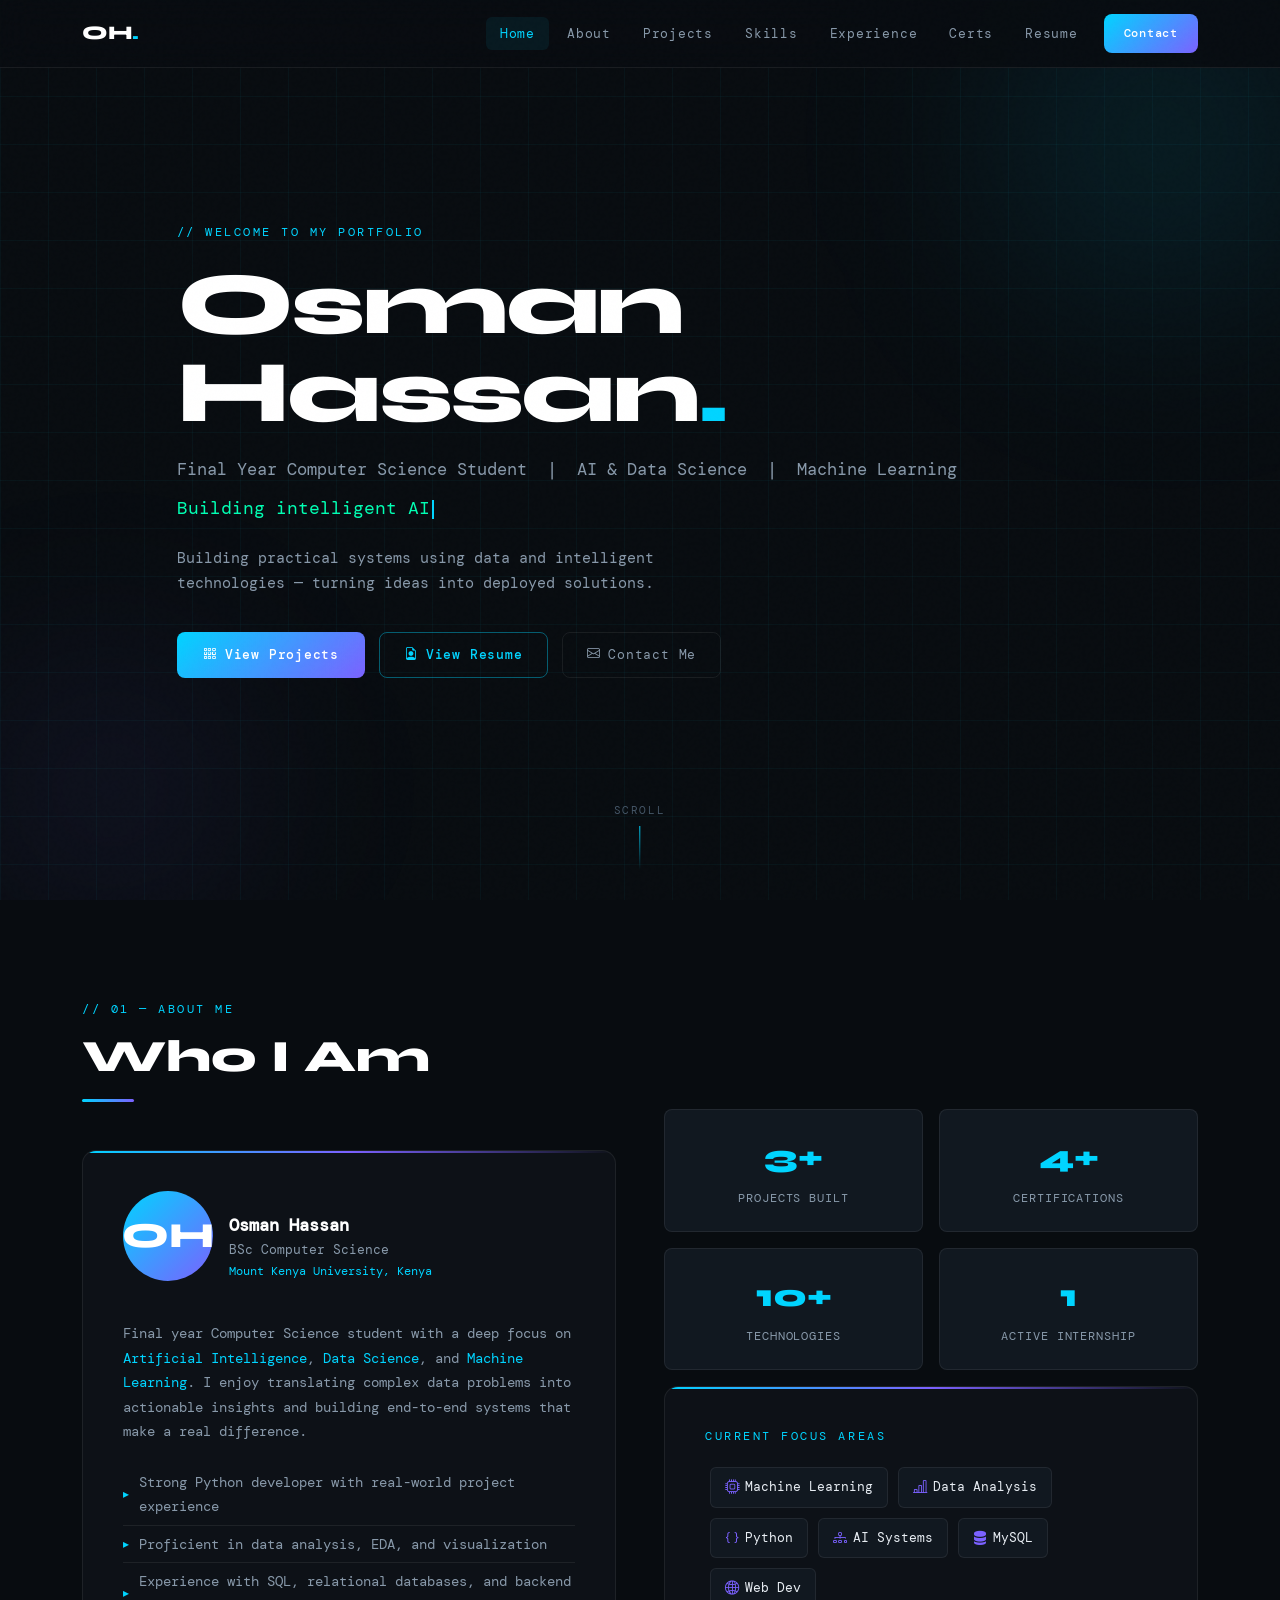
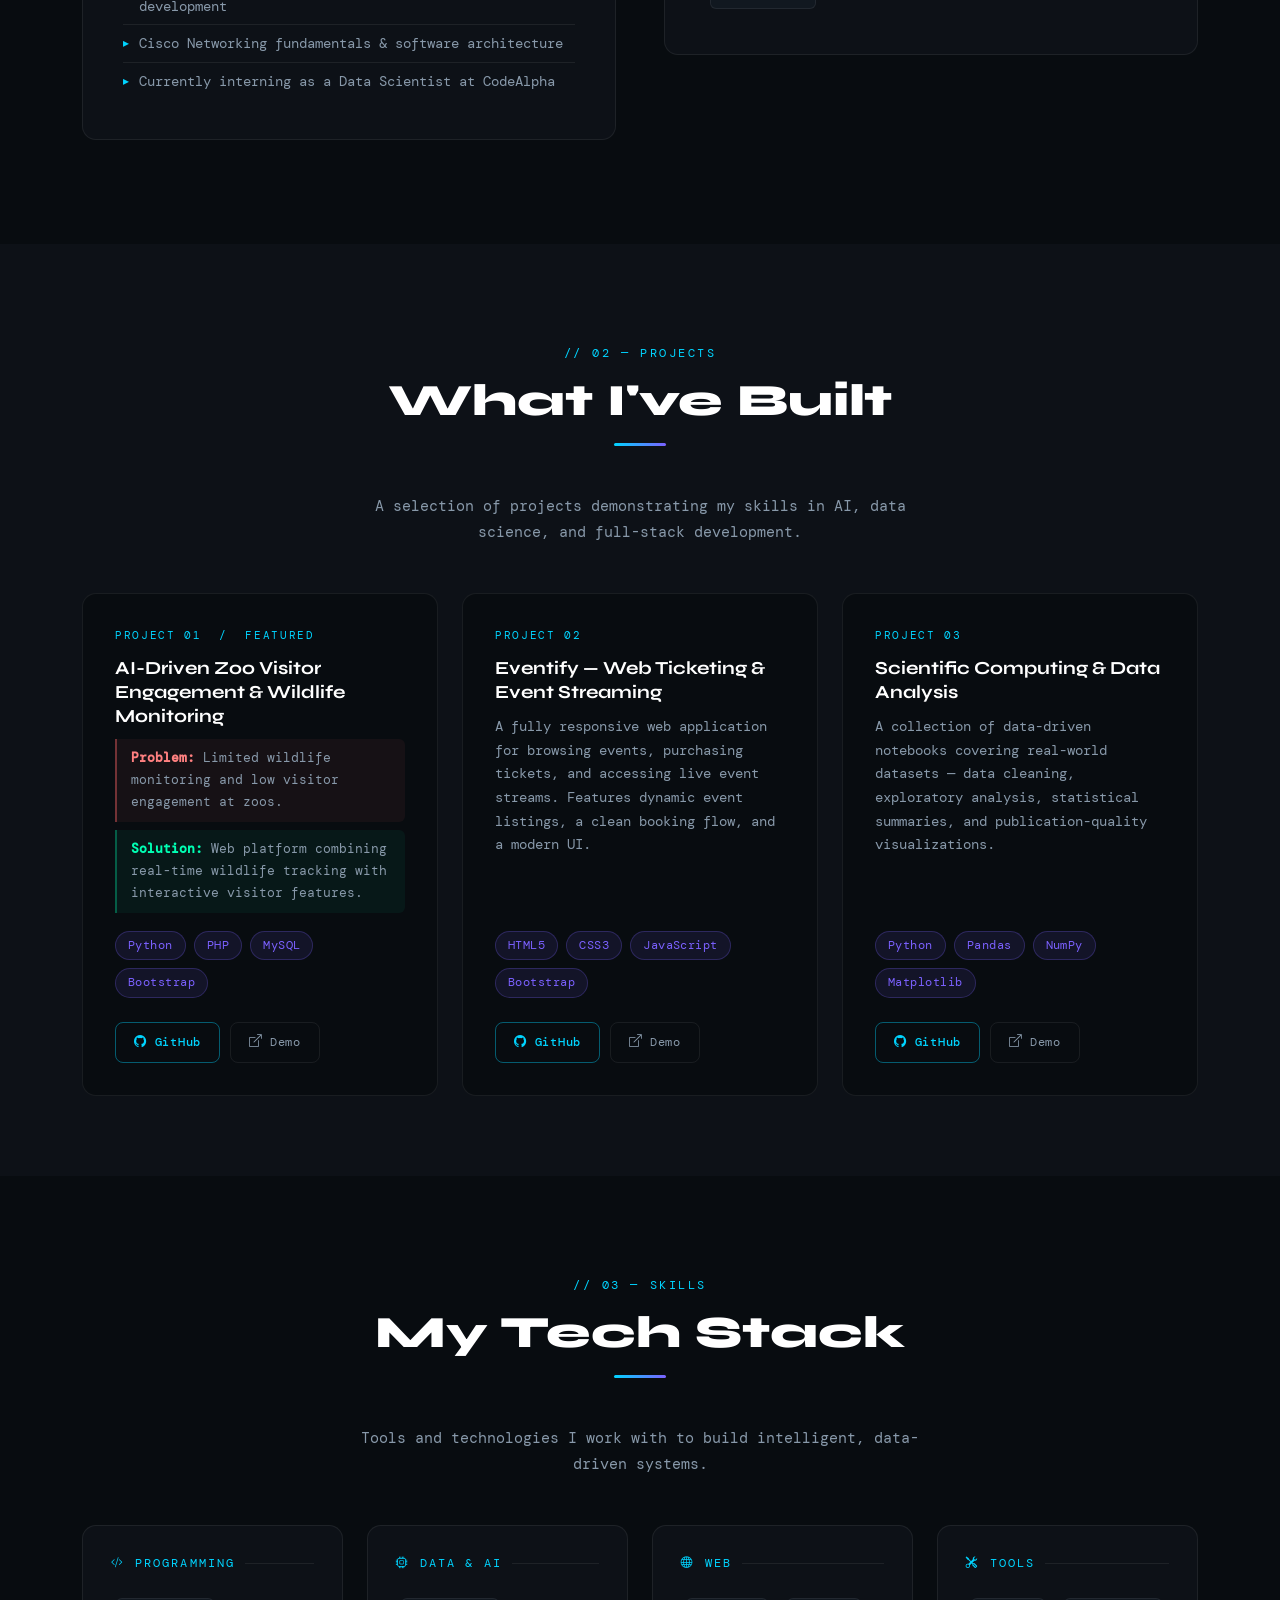
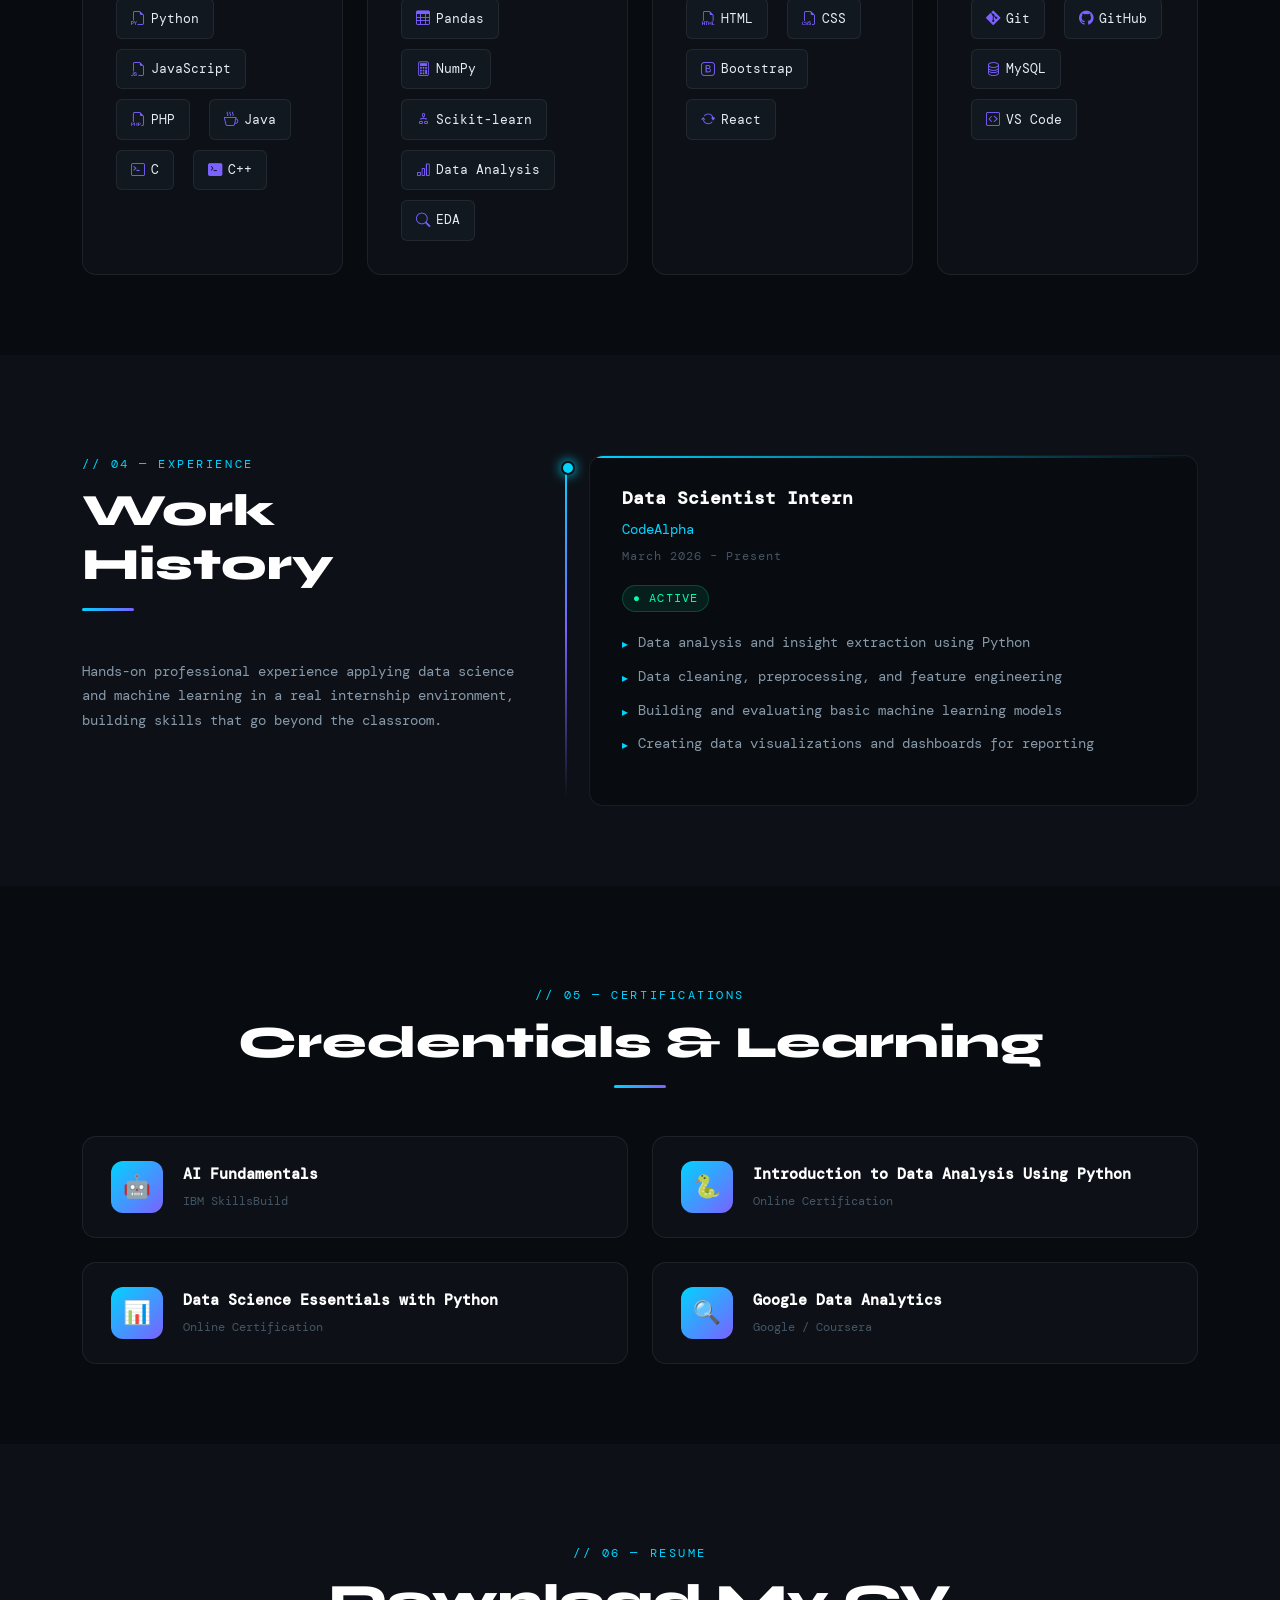
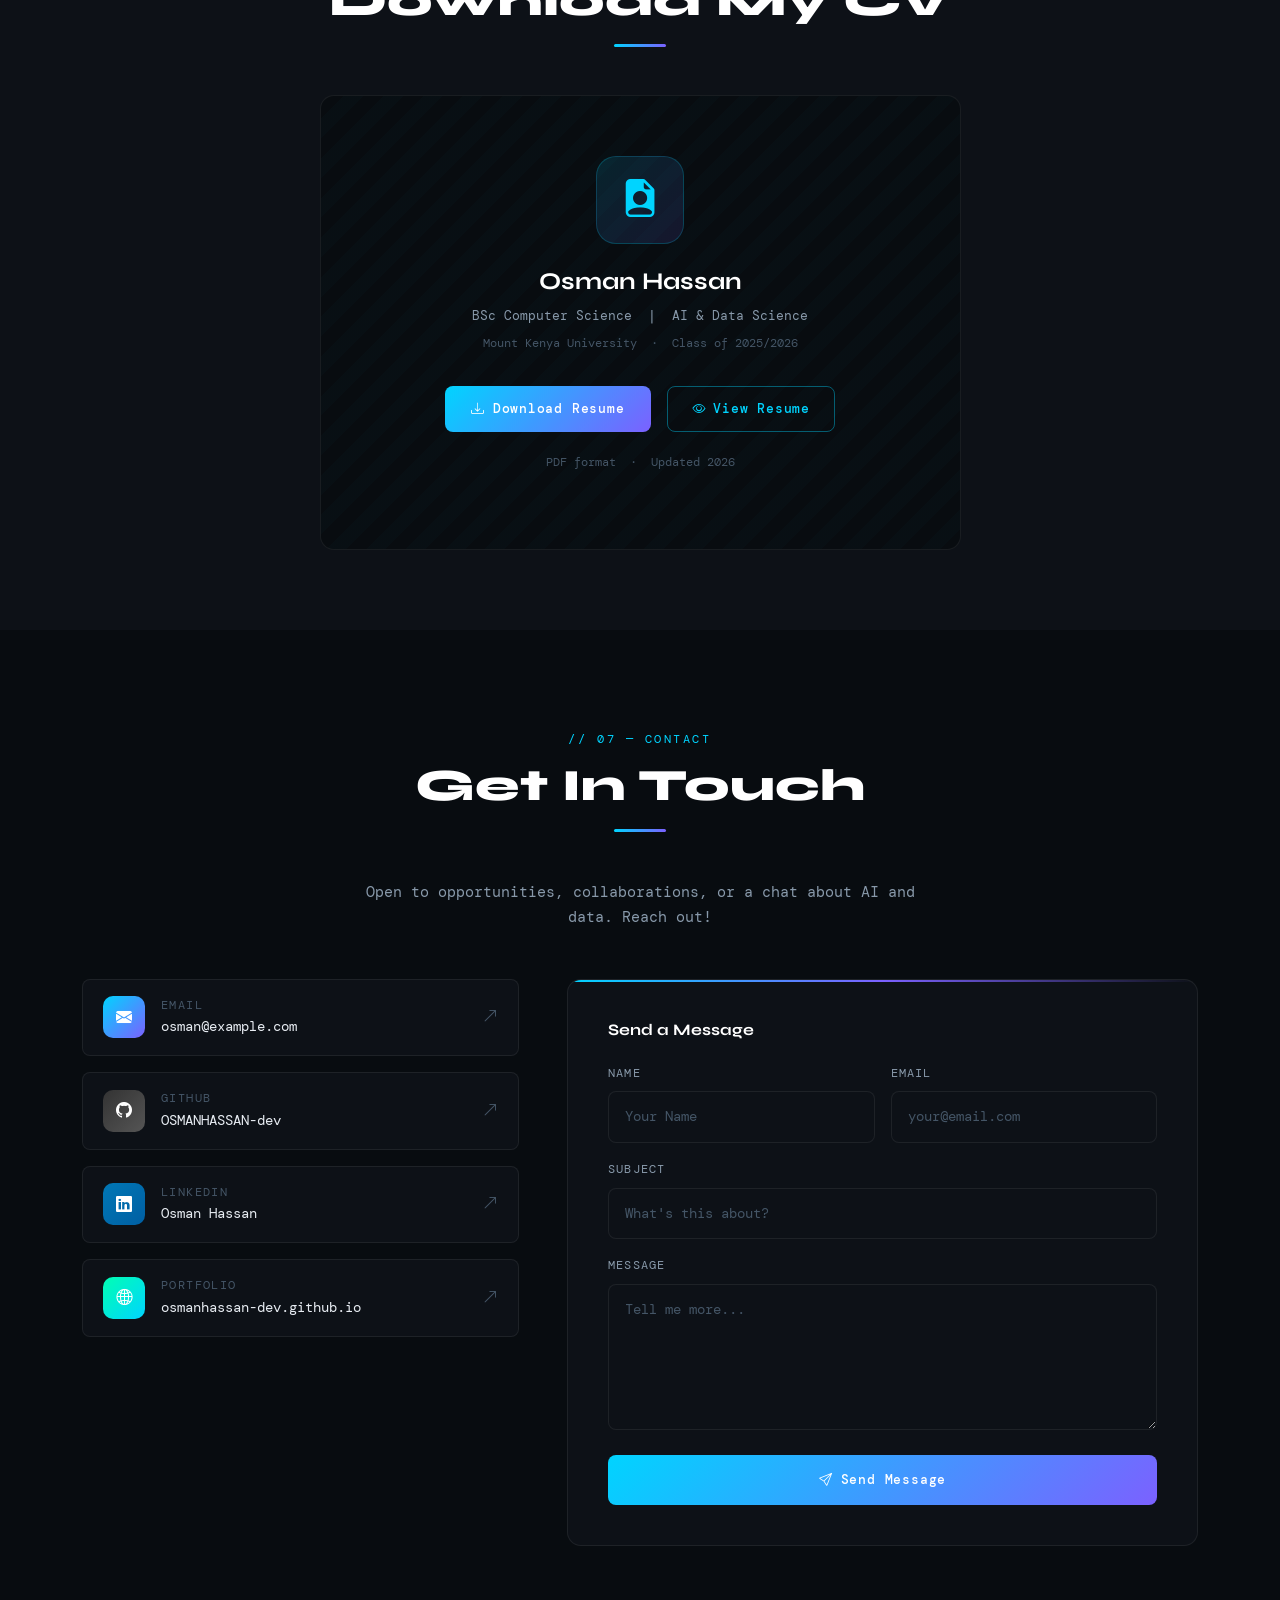
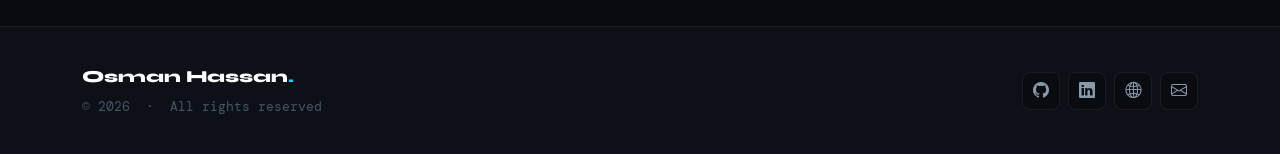
==== commit 77ca58d2: "Add files via upload" ====
--- a/index.html
+++ b/index.html
@@ -1,25 +1,970 @@
-<!doctype html>
+<!DOCTYPE html>
 <html lang="en">
-  <head>
-    <meta charset="UTF-8" />
-    <meta name="viewport" content="width=device-width, initial-scale=1.0" />
-    <title>Osman Suleiman Hassan - Computer Science Student & AI Enthusiast</title>
-    <meta name="description" content="Portfolio of Osman Suleiman Hassan, a Computer Science student specializing in AI at Mount Kenya University. Passionate about web development and innovative software solutions." />
-    <meta name="author" content="Osman Suleiman Hassan" />
-    <meta name="keywords" content="Osman Hassan, Computer Science, AI, Artificial Intelligence, Web Development, Portfolio, Mount Kenya University" />
-
-    <meta property="og:title" content="Osman Suleiman Hassan - Computer Science Student & AI Enthusiast" />
-    <meta property="og:description" content="Portfolio of Osman Suleiman Hassan, a Computer Science student specializing in AI at Mount Kenya University. Passionate about web development and innovative software solutions." />
-    <meta property="og:type" content="website" />
-    <meta property="og:image" content="https://lovable.dev/opengraph-image-p98pqg.png" />
-
-    <meta name="twitter:card" content="summary_large_image" />
-    <meta name="twitter:site" content="@lovable_dev" />
-    <meta name="twitter:image" content="https://lovable.dev/opengraph-image-p98pqg.png" />
-  </head>
-
-  <body>
-    <div id="root"></div>
-    <script type="module" src="/src/main.tsx"></script>
-  </body>
+<head>
+  <meta charset="UTF-8" />
+  <meta name="viewport" content="width=device-width, initial-scale=1.0" />
+  <title>Osman Hassan | AI & Data Science Portfolio</title>
+  <meta name="description" content="Final Year CS Student specializing in AI, Data Science, and Machine Learning." />
+
+  <!-- Bootstrap 5 CDN -->
+  <link href="https://cdn.jsdelivr.net/npm/bootstrap@5.3.3/dist/css/bootstrap.min.css" rel="stylesheet" />
+  <!-- Bootstrap Icons -->
+  <link href="https://cdn.jsdelivr.net/npm/bootstrap-icons@1.11.3/font/bootstrap-icons.min.css" rel="stylesheet" />
+  <!-- Google Fonts: Syne + DM Mono -->
+  <link href="https://fonts.googleapis.com/css2?family=Syne:wght@400;600;700;800&family=DM+Mono:wght@300;400;500&display=swap" rel="stylesheet" />
+
+  <style>
+    /* ============================================================
+       CSS CUSTOM PROPERTIES
+    ============================================================ */
+    :root {
+      --bg:          #080c10;
+      --bg-card:     #0d1117;
+      --bg-card2:    #111820;
+      --border:      rgba(255,255,255,0.07);
+      --accent:      #00d4ff;
+      --accent2:     #7b61ff;
+      --accent3:     #00ffb3;
+      --text:        #e8edf3;
+      --text-dim:    #8899aa;
+      --text-faint:  #445566;
+      --radius:      14px;
+      --radius-sm:   8px;
+      --font-head:   'Syne', sans-serif;
+      --font-mono:   'DM Mono', monospace;
+      --nav-h:       68px;
+      --glow:        0 0 40px rgba(0,212,255,0.12);
+    }
+
+    *, *::before, *::after { box-sizing: border-box; margin: 0; padding: 0; }
+    html { scroll-behavior: smooth; scroll-padding-top: var(--nav-h); }
+    body {
+      background: var(--bg);
+      color: var(--text);
+      font-family: var(--font-mono);
+      font-size: 0.95rem;
+      line-height: 1.7;
+      overflow-x: hidden;
+    }
+    h1,h2,h3,h4,h5 { font-family: var(--font-head); font-weight: 700; line-height: 1.2; }
+    a { color: var(--accent); text-decoration: none; }
+    a:hover { color: var(--accent3); }
+    ::selection { background: rgba(0,212,255,0.25); color: #fff; }
+    ::-webkit-scrollbar { width: 5px; }
+    ::-webkit-scrollbar-track { background: var(--bg); }
+    ::-webkit-scrollbar-thumb { background: var(--accent2); border-radius: 10px; }
+
+    /* Noise overlay */
+    body::before {
+      content: '';
+      position: fixed; inset: 0;
+      background-image: url("data:image/svg+xml,%3Csvg viewBox='0 0 256 256' xmlns='http://www.w3.org/2000/svg'%3E%3Cfilter id='n'%3E%3CfeTurbulence type='fractalNoise' baseFrequency='0.9' numOctaves='4' stitchTiles='stitch'/%3E%3C/filter%3E%3Crect width='100%25' height='100%25' filter='url(%23n)' opacity='0.035'/%3E%3C/svg%3E");
+      pointer-events: none; z-index: 9999; opacity: .4;
+    }
+
+    /* Grid bg */
+    .grid-bg {
+      background-image:
+        linear-gradient(rgba(0,212,255,0.04) 1px, transparent 1px),
+        linear-gradient(90deg, rgba(0,212,255,0.04) 1px, transparent 1px);
+      background-size: 48px 48px;
+    }
+
+    /* ============================================================ SECTION */
+    .section { padding: 100px 0 80px; }
+    .section-label {
+      font-family: var(--font-mono);
+      font-size: 0.72rem; letter-spacing: 0.22em;
+      text-transform: uppercase; color: var(--accent); margin-bottom: 10px;
+    }
+    .section-title { font-size: clamp(1.9rem,4vw,2.8rem); font-weight: 800; color: #fff; margin-bottom: 14px; }
+    .section-sub { color: var(--text-dim); max-width: 560px; font-size: 0.93rem; }
+    .divider {
+      width: 52px; height: 3px;
+      background: linear-gradient(90deg, var(--accent), var(--accent2));
+      border-radius: 4px; margin: 16px 0 48px;
+    }
+
+    /* ============================================================ NAVBAR */
+    #navbar {
+      height: var(--nav-h);
+      background: rgba(8,12,16,0.88);
+      backdrop-filter: blur(16px);
+      -webkit-backdrop-filter: blur(16px);
+      border-bottom: 1px solid var(--border);
+      z-index: 1050;
+    }
+    #navbar .navbar-brand { font-family: var(--font-head); font-size: 1.2rem; font-weight: 800; color: #fff; letter-spacing: -0.02em; }
+    #navbar .navbar-brand span { color: var(--accent); }
+    .nav-link {
+      font-family: var(--font-mono); font-size: 0.8rem; letter-spacing: 0.06em;
+      color: var(--text-dim) !important; padding: 6px 14px !important;
+      border-radius: 6px; transition: color .2s, background .2s; position: relative;
+    }
+    .nav-link:hover, .nav-link.active { color: var(--accent) !important; background: rgba(0,212,255,0.07); }
+    .navbar-toggler { border: 1px solid var(--border); }
+    .navbar-toggler-icon { filter: invert(1); }
+
+    /* ============================================================ HERO */
+    #home { min-height: 100vh; display: flex; align-items: center; position: relative; overflow: hidden; }
+    .blob { position: absolute; border-radius: 50%; filter: blur(90px); pointer-events: none; }
+    .blob-1 {
+      width: 520px; height: 520px;
+      background: radial-gradient(circle, rgba(0,212,255,.12), transparent 70%);
+      top: -120px; right: -140px;
+      animation: drift 8s ease-in-out infinite alternate;
+    }
+    .blob-2 {
+      width: 420px; height: 420px;
+      background: radial-gradient(circle, rgba(123,97,255,.10), transparent 70%);
+      bottom: -100px; left: -100px;
+      animation: drift 10s ease-in-out infinite alternate-reverse;
+    }
+    @keyframes drift {
+      from { transform: translate(0,0) scale(1); }
+      to   { transform: translate(30px,20px) scale(1.08); }
+    }
+    .hero-pre {
+      font-family: var(--font-mono); font-size: 0.78rem;
+      letter-spacing: 0.2em; text-transform: uppercase; color: var(--accent);
+      margin-bottom: 18px; opacity: 0; animation: fadeUp .7s .2s forwards;
+    }
+    .hero-name {
+      font-size: clamp(2.8rem,8vw,5.5rem); font-weight: 800; color: #fff;
+      line-height: 1.0; letter-spacing: -0.03em;
+      opacity: 0; animation: fadeUp .7s .4s forwards;
+    }
+    .hero-name .accent-dot { color: var(--accent); }
+    .hero-title {
+      font-family: var(--font-mono); font-size: clamp(0.85rem,2vw,1.05rem);
+      color: var(--text-dim); margin: 18px 0 10px;
+      opacity: 0; animation: fadeUp .7s .6s forwards;
+    }
+    .typed-wrap {
+      font-family: var(--font-mono); font-size: clamp(0.9rem,2vw,1.1rem);
+      color: var(--accent3); min-height: 1.8em;
+      opacity: 0; animation: fadeUp .7s .75s forwards;
+    }
+    .typed-cursor {
+      display: inline-block; width: 2px; height: 1.1em;
+      background: var(--accent); margin-left: 2px;
+      vertical-align: text-bottom; animation: blink .8s step-end infinite;
+    }
+    @keyframes blink { 0%,100%{opacity:1} 50%{opacity:0} }
+    .hero-tagline {
+      color: var(--text-dim); font-size: 0.92rem; margin: 20px 0 36px;
+      max-width: 480px; opacity: 0; animation: fadeUp .7s .9s forwards;
+    }
+    .hero-btns { display: flex; flex-wrap: wrap; gap: 14px; opacity: 0; animation: fadeUp .7s 1.05s forwards; }
+    .scroll-hint {
+      position: absolute; bottom: 30px; left: 50%; transform: translateX(-50%);
+      display: flex; flex-direction: column; align-items: center; gap: 6px;
+      color: var(--text-faint); font-size: 0.7rem; letter-spacing: 0.14em;
+      text-transform: uppercase; animation: fadeIn 1s 2s both;
+    }
+    .scroll-hint .line {
+      width: 1px; height: 44px;
+      background: linear-gradient(to bottom, var(--accent), transparent);
+      animation: scrollLine 1.8s ease-in-out infinite;
+    }
+    @keyframes scrollLine {
+      0%   { opacity:0; transform:scaleY(0); transform-origin:top; }
+      50%  { opacity:1; transform:scaleY(1); transform-origin:top; }
+      100% { opacity:0; transform:scaleY(1); transform-origin:bottom; }
+    }
+    @keyframes fadeUp { from{opacity:0;transform:translateY(22px)} to{opacity:1;transform:translateY(0)} }
+    @keyframes fadeIn  { from{opacity:0} to{opacity:1} }
+
+    /* ============================================================ BUTTONS */
+    .btn-primary-custom {
+      display: inline-flex; align-items: center; gap: 8px;
+      padding: 12px 26px;
+      background: linear-gradient(135deg, var(--accent), var(--accent2));
+      color: #fff; font-family: var(--font-mono); font-size: 0.82rem;
+      letter-spacing: 0.06em; border: none; border-radius: var(--radius-sm);
+      cursor: pointer; transition: transform .2s, box-shadow .2s, opacity .2s; font-weight: 500;
+    }
+    .btn-primary-custom:hover { transform: translateY(-2px); box-shadow: 0 8px 28px rgba(0,212,255,0.3); color:#fff; opacity:.92; }
+    .btn-outline-custom {
+      display: inline-flex; align-items: center; gap: 8px;
+      padding: 11px 24px; background: transparent; color: var(--accent);
+      font-family: var(--font-mono); font-size: 0.82rem; letter-spacing: 0.06em;
+      border: 1px solid rgba(0,212,255,0.4); border-radius: var(--radius-sm);
+      cursor: pointer; transition: transform .2s, background .2s, border-color .2s; font-weight: 500;
+    }
+    .btn-outline-custom:hover { background: rgba(0,212,255,0.08); border-color: var(--accent); transform: translateY(-2px); color: var(--accent); }
+    .btn-ghost-custom {
+      display: inline-flex; align-items: center; gap: 8px;
+      padding: 11px 24px; background: transparent; color: var(--text-dim);
+      font-family: var(--font-mono); font-size: 0.82rem; letter-spacing: 0.06em;
+      border: 1px solid var(--border); border-radius: var(--radius-sm);
+      cursor: pointer; transition: transform .2s, color .2s, border-color .2s;
+    }
+    .btn-ghost-custom:hover { color: var(--text); border-color: rgba(255,255,255,0.2); transform: translateY(-2px); }
+
+    /* ============================================================ ABOUT */
+    .about-card {
+      background: var(--bg-card); border: 1px solid var(--border);
+      border-radius: var(--radius); padding: 40px; position: relative; overflow: hidden;
+    }
+    .about-card::before {
+      content: ''; position: absolute; top:0;left:0;right:0; height:2px;
+      background: linear-gradient(90deg, var(--accent), var(--accent2), transparent);
+    }
+    .about-avatar {
+      width: 90px; height: 90px; border-radius: 50%;
+      background: linear-gradient(135deg, var(--accent), var(--accent2));
+      display: flex; align-items: center; justify-content: center;
+      font-size: 2.2rem; font-family: var(--font-head); font-weight: 800;
+      color: #fff; margin-bottom: 20px; flex-shrink: 0;
+    }
+    .about-stat {
+      background: var(--bg-card2); border: 1px solid var(--border);
+      border-radius: var(--radius-sm); padding: 20px 24px; text-align: center;
+    }
+    .about-stat .num { font-size: 2rem; font-family: var(--font-head); font-weight: 800; color: var(--accent); display: block; }
+    .about-stat .lbl { font-size: 0.76rem; color: var(--text-dim); letter-spacing: 0.08em; text-transform: uppercase; }
+    .about-list li {
+      color: var(--text-dim); font-size: 0.9rem; padding: 6px 0;
+      border-bottom: 1px solid var(--border);
+      display: flex; align-items: center; gap: 10px;
+    }
+    .about-list li:last-child { border-bottom: none; }
+    .about-list li::before { content: '▸'; color: var(--accent); font-size: 0.75rem; flex-shrink: 0; }
+
+    /* ============================================================ PROJECTS */
+    #projects { background: var(--bg-card); }
+    .project-card {
+      background: var(--bg); border: 1px solid var(--border);
+      border-radius: var(--radius); padding: 32px; height: 100%;
+      display: flex; flex-direction: column; position: relative; overflow: hidden;
+      transition: transform .3s, border-color .3s, box-shadow .3s;
+    }
+    .project-card::before {
+      content:''; position:absolute; inset:0;
+      background: linear-gradient(135deg,rgba(0,212,255,0.04),transparent 60%);
+      opacity:0; transition: opacity .3s;
+    }
+    .project-card:hover { transform:translateY(-6px); border-color:rgba(0,212,255,0.25); box-shadow:var(--glow); }
+    .project-card:hover::before { opacity:1; }
+    .project-num { font-size:0.7rem; font-family:var(--font-mono); letter-spacing:0.15em; color:var(--accent); text-transform:uppercase; margin-bottom:12px; }
+    .project-title { font-size:1.15rem; font-weight:700; color:#fff; margin-bottom:10px; line-height:1.3; }
+    .project-desc { color:var(--text-dim); font-size:0.87rem; flex:1; margin-bottom:20px; }
+    .project-problem {
+      background:rgba(255,100,100,0.06); border-left:2px solid rgba(255,100,100,0.4);
+      padding:8px 14px; border-radius:0 6px 6px 0; font-size:0.82rem; color:var(--text-dim); margin-bottom:8px;
+    }
+    .project-solution {
+      background:rgba(0,255,179,0.05); border-left:2px solid rgba(0,255,179,0.3);
+      padding:8px 14px; border-radius:0 6px 6px 0; font-size:0.82rem; color:var(--text-dim); margin-bottom:18px;
+    }
+    .tech-stack { display:flex; flex-wrap:wrap; gap:8px; margin-bottom:24px; }
+    .tech-tag {
+      font-family:var(--font-mono); font-size:0.72rem; padding:4px 12px; border-radius:20px;
+      background:rgba(123,97,255,0.1); border:1px solid rgba(123,97,255,0.25); color:var(--accent2); letter-spacing:0.04em;
+    }
+    .project-btns { display:flex; gap:10px; flex-wrap:wrap; }
+
+    /* ============================================================ SKILLS */
+    .skill-group {
+      background: var(--bg-card); border: 1px solid var(--border);
+      border-radius: var(--radius); padding: 28px; height: 100%;
+      transition: border-color .3s;
+    }
+    .skill-group:hover { border-color: rgba(0,212,255,0.2); }
+    .skill-group-title {
+      font-family: var(--font-mono); font-size: 0.72rem; letter-spacing: 0.18em;
+      text-transform: uppercase; color: var(--accent); margin-bottom: 20px;
+      display: flex; align-items: center; gap: 10px;
+    }
+    .skill-group-title::after { content:''; flex:1; height:1px; background:var(--border); }
+    .skill-badge {
+      display: inline-flex; align-items: center; gap: 6px;
+      padding: 7px 14px; border-radius: 6px;
+      background: var(--bg-card2); border: 1px solid var(--border);
+      color: var(--text); font-size: 0.82rem; margin: 5px;
+      transition: background .2s, border-color .2s, transform .2s, color .2s; cursor: default;
+    }
+    .skill-badge:hover { background:rgba(0,212,255,0.07); border-color:rgba(0,212,255,0.3); color:var(--accent); transform:translateY(-2px); }
+    .skill-badge i { font-size:0.9rem; color:var(--accent2); }
+
+    /* ============================================================ EXPERIENCE */
+    #experience { background: var(--bg-card); }
+    .timeline { position:relative; padding-left:32px; }
+    .timeline::before {
+      content:''; position:absolute; left:8px; top:8px; bottom:8px; width:2px;
+      background:linear-gradient(to bottom, var(--accent), var(--accent2), transparent);
+    }
+    .timeline-item { position:relative; margin-bottom:44px; }
+    .timeline-item:last-child { margin-bottom:0; }
+    .timeline-dot {
+      position:absolute; left:-28px; top:6px;
+      width:14px; height:14px; border-radius:50%;
+      background:var(--accent); border:2px solid var(--bg-card);
+      box-shadow:0 0 12px var(--accent);
+    }
+    .exp-card {
+      background:var(--bg); border:1px solid var(--border);
+      border-radius:var(--radius); padding:28px 32px;
+      position:relative; overflow:hidden; transition:border-color .3s;
+    }
+    .exp-card::before {
+      content:''; position:absolute; top:0;left:0;right:0; height:2px;
+      background:linear-gradient(90deg, var(--accent), transparent);
+    }
+    .exp-card:hover { border-color:rgba(0,212,255,0.25); }
+    .exp-role { font-size:1.1rem; font-weight:700; color:#fff; margin-bottom:4px; }
+    .exp-company { color:var(--accent); font-size:0.88rem; margin-bottom:4px; font-family:var(--font-mono); }
+    .exp-period { font-size:0.78rem; color:var(--text-faint); font-family:var(--font-mono); letter-spacing:0.08em; margin-bottom:18px; }
+    .exp-badge {
+      display:inline-block; padding:3px 10px;
+      background:rgba(0,255,179,0.08); border:1px solid rgba(0,255,179,0.2);
+      border-radius:20px; color:var(--accent3); font-size:0.72rem;
+      letter-spacing:0.1em; text-transform:uppercase; margin-bottom:14px;
+    }
+    .exp-tasks { list-style:none; padding:0; }
+    .exp-tasks li {
+      color:var(--text-dim); font-size:0.87rem; padding:5px 0;
+      display:flex; align-items:flex-start; gap:10px;
+    }
+    .exp-tasks li::before { content:'▸'; color:var(--accent); font-size:0.72rem; margin-top:4px; flex-shrink:0; }
+
+    /* ============================================================ CERTIFICATIONS */
+    .cert-card {
+      background:var(--bg-card); border:1px solid var(--border);
+      border-radius:var(--radius); padding:24px 28px;
+      display:flex; align-items:center; gap:20px;
+      transition:border-color .3s, transform .3s; height:100%;
+    }
+    .cert-card:hover { border-color:rgba(0,212,255,0.25); transform:translateY(-4px); }
+    .cert-icon {
+      width:52px; height:52px; border-radius:12px;
+      background:linear-gradient(135deg,var(--accent),var(--accent2));
+      display:flex; align-items:center; justify-content:center;
+      font-size:1.4rem; flex-shrink:0;
+    }
+    .cert-name { font-weight:600; color:#fff; font-size:0.92rem; margin-bottom:4px; }
+    .cert-issuer { font-size:0.77rem; color:var(--text-faint); font-family:var(--font-mono); }
+
+    /* ============================================================ RESUME */
+    #resume { background: var(--bg-card); }
+    .resume-preview {
+      background:var(--bg); border:1px solid var(--border);
+      border-radius:var(--radius); padding:60px 40px; text-align:center;
+      position:relative; overflow:hidden;
+    }
+    .resume-preview::before {
+      content:''; position:absolute; inset:0;
+      background:repeating-linear-gradient(-45deg,transparent,transparent 14px,rgba(0,212,255,0.015) 14px,rgba(0,212,255,0.015) 28px);
+    }
+    .resume-icon-wrap {
+      width:88px; height:88px; border-radius:20px;
+      background:linear-gradient(135deg,rgba(0,212,255,0.12),rgba(123,97,255,0.12));
+      border:1px solid rgba(0,212,255,0.2);
+      display:flex; align-items:center; justify-content:center;
+      font-size:2.4rem; margin:0 auto 24px; color:var(--accent);
+    }
+
+    /* ============================================================ CONTACT */
+    .contact-item {
+      display:flex; align-items:center; gap:16px;
+      padding:16px 20px; background:var(--bg-card); border:1px solid var(--border);
+      border-radius:var(--radius-sm); transition:border-color .3s, transform .2s;
+      text-decoration:none; color:var(--text);
+    }
+    .contact-item:hover { border-color:rgba(0,212,255,0.3); transform:translateX(4px); color:var(--text); }
+    .contact-icon {
+      width:42px; height:42px; border-radius:10px;
+      background:linear-gradient(135deg,var(--accent),var(--accent2));
+      display:flex; align-items:center; justify-content:center;
+      font-size:1rem; color:#fff; flex-shrink:0;
+    }
+    .contact-label { font-size:0.72rem; text-transform:uppercase; letter-spacing:0.12em; color:var(--text-faint); font-family:var(--font-mono); }
+    .contact-value { font-size:0.88rem; color:var(--text); }
+    .form-control-custom {
+      background:var(--bg-card); border:1px solid var(--border);
+      border-radius:var(--radius-sm); color:var(--text);
+      font-family:var(--font-mono); font-size:0.87rem; padding:13px 16px;
+      width:100%; outline:none; transition:border-color .2s;
+    }
+    .form-control-custom:focus { border-color:var(--accent); box-shadow:0 0 0 3px rgba(0,212,255,0.08); }
+    .form-control-custom::placeholder { color:var(--text-faint); }
+    .form-label-custom {
+      font-size:0.76rem; letter-spacing:0.1em; text-transform:uppercase;
+      color:var(--text-dim); font-family:var(--font-mono); margin-bottom:8px; display:block;
+    }
+
+    /* ============================================================ FOOTER */
+    footer { background:var(--bg-card); border-top:1px solid var(--border); padding:36px 0; }
+    .footer-brand { font-family:var(--font-head); font-size:1.05rem; font-weight:800; color:#fff; }
+    .footer-brand span { color:var(--accent); }
+    .footer-text { font-size:0.8rem; color:var(--text-faint); }
+    .social-link {
+      width:38px; height:38px; border-radius:8px;
+      background:var(--bg); border:1px solid var(--border);
+      display:inline-flex; align-items:center; justify-content:center;
+      color:var(--text-dim); font-size:1rem;
+      transition:background .2s, color .2s, border-color .2s, transform .2s;
+    }
+    .social-link:hover { background:rgba(0,212,255,0.1); border-color:var(--accent); color:var(--accent); transform:translateY(-2px); }
+
+    /* ============================================================ REVEAL ANIMATIONS */
+    .reveal { opacity:0; transform:translateY(28px); transition:opacity .65s ease, transform .65s ease; }
+    .reveal.visible { opacity:1; transform:none; }
+
+    /* ============================================================ RESPONSIVE */
+    @media (max-width:767px) {
+      .section { padding:70px 0 60px; }
+      .hero-name { letter-spacing:-0.02em; }
+      .about-card { padding:26px; }
+      .project-card { padding:24px; }
+    }
+  </style>
+</head>
+<body>
+
+  <!-- NAVBAR -->
+  <nav id="navbar" class="navbar navbar-expand-lg fixed-top">
+    <div class="container">
+      <a class="navbar-brand" href="#home">OH<span>.</span></a>
+      <button class="navbar-toggler" type="button" data-bs-toggle="collapse" data-bs-target="#navMenu">
+        <span class="navbar-toggler-icon"></span>
+      </button>
+      <div class="collapse navbar-collapse" id="navMenu">
+        <ul class="navbar-nav ms-auto align-items-lg-center gap-1">
+          <li class="nav-item"><a class="nav-link" href="#home">Home</a></li>
+          <li class="nav-item"><a class="nav-link" href="#about">About</a></li>
+          <li class="nav-item"><a class="nav-link" href="#projects">Projects</a></li>
+          <li class="nav-item"><a class="nav-link" href="#skills">Skills</a></li>
+          <li class="nav-item"><a class="nav-link" href="#experience">Experience</a></li>
+          <li class="nav-item"><a class="nav-link" href="#certifications">Certs</a></li>
+          <li class="nav-item"><a class="nav-link" href="#resume">Resume</a></li>
+          <li class="nav-item ms-lg-2">
+            <a class="btn-primary-custom" href="#contact" style="padding:9px 20px;font-size:0.78rem;">Contact</a>
+          </li>
+        </ul>
+      </div>
+    </div>
+  </nav>
+
+  <!-- HOME -->
+  <section id="home" class="grid-bg">
+    <div class="blob blob-1"></div>
+    <div class="blob blob-2"></div>
+    <div class="container" style="position:relative;z-index:2">
+      <div class="row justify-content-center">
+        <div class="col-lg-10">
+          <p class="hero-pre">// Welcome to my portfolio</p>
+          <h1 class="hero-name">Osman<br>Hassan<span class="accent-dot">.</span></h1>
+          <p class="hero-title">Final Year Computer Science Student &nbsp;|&nbsp; AI &amp; Data Science &nbsp;|&nbsp; Machine Learning</p>
+          <div class="typed-wrap">
+            <span id="typed-text"></span><span class="typed-cursor"></span>
+          </div>
+          <p class="hero-tagline">Building practical systems using data and intelligent technologies — turning ideas into deployed solutions.</p>
+          <div class="hero-btns">
+            <a class="btn-primary-custom" href="#projects"><i class="bi bi-grid-3x3-gap"></i> View Projects</a>
+            <a class="btn-outline-custom" href="resume.pdf" target="_blank"><i class="bi bi-file-earmark-person"></i> View Resume</a>
+            <a class="btn-ghost-custom" href="#contact"><i class="bi bi-envelope"></i> Contact Me</a>
+          </div>
+        </div>
+      </div>
+    </div>
+    <div class="scroll-hint">
+      <span>Scroll</span>
+      <div class="line"></div>
+    </div>
+  </section>
+
+  <!-- ABOUT -->
+  <section id="about" class="section">
+    <div class="container">
+      <div class="row g-5 align-items-center">
+        <div class="col-lg-6 reveal">
+          <p class="section-label">// 01 — About Me</p>
+          <h2 class="section-title">Who I Am</h2>
+          <div class="divider"></div>
+          <div class="about-card mb-4">
+            <div class="d-flex align-items-center gap-3" style="margin-bottom:20px">
+              <div class="about-avatar">OH</div>
+              <div>
+                <div style="font-weight:700;color:#fff;font-size:1.05rem;">Osman Hassan</div>
+                <div style="font-family:var(--font-mono);font-size:0.8rem;color:var(--text-dim);">BSc Computer Science</div>
+                <div style="font-family:var(--font-mono);font-size:0.78rem;color:var(--accent);">Mount Kenya University, Kenya</div>
+              </div>
+            </div>
+            <p style="color:var(--text-dim);font-size:0.9rem;margin-bottom:20px;">
+              Final year Computer Science student with a deep focus on <span style="color:var(--accent)">Artificial Intelligence</span>,
+              <span style="color:var(--accent)">Data Science</span>, and <span style="color:var(--accent)">Machine Learning</span>.
+              I enjoy translating complex data problems into actionable insights and building end-to-end systems that make a real difference.
+            </p>
+            <ul class="about-list list-unstyled mb-0">
+              <li>Strong Python developer with real-world project experience</li>
+              <li>Proficient in data analysis, EDA, and visualization</li>
+              <li>Experience with SQL, relational databases, and backend development</li>
+              <li>Cisco Networking fundamentals &amp; software architecture</li>
+              <li>Currently interning as a Data Scientist at CodeAlpha</li>
+            </ul>
+          </div>
+        </div>
+        <div class="col-lg-6 reveal" style="transition-delay:.15s">
+          <div class="row g-3 mb-3">
+            <div class="col-6"><div class="about-stat"><span class="num">3+</span><span class="lbl">Projects Built</span></div></div>
+            <div class="col-6"><div class="about-stat"><span class="num">4+</span><span class="lbl">Certifications</span></div></div>
+            <div class="col-6"><div class="about-stat"><span class="num">10+</span><span class="lbl">Technologies</span></div></div>
+            <div class="col-6"><div class="about-stat"><span class="num">1</span><span class="lbl">Active Internship</span></div></div>
+          </div>
+          <div class="about-card">
+            <p class="section-label mb-3">Current Focus Areas</p>
+            <div class="d-flex flex-wrap">
+              <span class="skill-badge"><i class="bi bi-cpu"></i> Machine Learning</span>
+              <span class="skill-badge"><i class="bi bi-bar-chart-line"></i> Data Analysis</span>
+              <span class="skill-badge"><i class="bi bi-braces"></i> Python</span>
+              <span class="skill-badge"><i class="bi bi-diagram-3"></i> AI Systems</span>
+              <span class="skill-badge"><i class="bi bi-server"></i> MySQL</span>
+              <span class="skill-badge"><i class="bi bi-globe2"></i> Web Dev</span>
+            </div>
+          </div>
+        </div>
+      </div>
+    </div>
+  </section>
+
+  <!-- PROJECTS -->
+  <section id="projects" class="section">
+    <div class="container">
+      <div class="text-center mb-5 reveal">
+        <p class="section-label">// 02 — Projects</p>
+        <h2 class="section-title">What I've Built</h2>
+        <div class="divider mx-auto"></div>
+        <p class="section-sub mx-auto">A selection of projects demonstrating my skills in AI, data science, and full-stack development.</p>
+      </div>
+      <div class="row g-4">
+
+        <!-- Project 1 -->
+        <div class="col-lg-4 col-md-6 reveal">
+          <div class="project-card">
+            <div class="project-num">Project 01 &nbsp;/&nbsp; Featured</div>
+            <h3 class="project-title">AI-Driven Zoo Visitor Engagement &amp; Wildlife Monitoring</h3>
+            <div class="project-problem"><strong style="color:#ff8080">Problem:</strong> Limited wildlife monitoring and low visitor engagement at zoos.</div>
+            <div class="project-solution"><strong style="color:var(--accent3)">Solution:</strong> Web platform combining real-time wildlife tracking with interactive visitor features.</div>
+            <div class="tech-stack">
+              <span class="tech-tag">Python</span>
+              <span class="tech-tag">PHP</span>
+              <span class="tech-tag">MySQL</span>
+              <span class="tech-tag">Bootstrap</span>
+            </div>
+            <div class="project-btns mt-auto">
+              <a href="https://github.com/OSMANHASSAN-dev" target="_blank" class="btn-outline-custom" style="font-size:0.78rem;padding:9px 18px;">
+                <i class="bi bi-github"></i> GitHub
+              </a>
+              <a href="#" class="btn-ghost-custom" style="font-size:0.78rem;padding:9px 18px;">
+                <i class="bi bi-box-arrow-up-right"></i> Demo
+              </a>
+            </div>
+          </div>
+        </div>
+
+        <!-- Project 2 -->
+        <div class="col-lg-4 col-md-6 reveal" style="transition-delay:.1s">
+          <div class="project-card">
+            <div class="project-num">Project 02</div>
+            <h3 class="project-title">Eventify — Web Ticketing &amp; Event Streaming</h3>
+            <p class="project-desc">
+              A fully responsive web application for browsing events, purchasing tickets, and accessing live event streams.
+              Features dynamic event listings, a clean booking flow, and a modern UI.
+            </p>
+            <div class="tech-stack">
+              <span class="tech-tag">HTML5</span>
+              <span class="tech-tag">CSS3</span>
+              <span class="tech-tag">JavaScript</span>
+              <span class="tech-tag">Bootstrap</span>
+            </div>
+            <div class="project-btns mt-auto">
+              <a href="https://github.com/OSMANHASSAN-dev" target="_blank" class="btn-outline-custom" style="font-size:0.78rem;padding:9px 18px;">
+                <i class="bi bi-github"></i> GitHub
+              </a>
+              <a href="#" class="btn-ghost-custom" style="font-size:0.78rem;padding:9px 18px;">
+                <i class="bi bi-box-arrow-up-right"></i> Demo
+              </a>
+            </div>
+          </div>
+        </div>
+
+        <!-- Project 3 -->
+        <div class="col-lg-4 col-md-6 reveal" style="transition-delay:.2s">
+          <div class="project-card">
+            <div class="project-num">Project 03</div>
+            <h3 class="project-title">Scientific Computing &amp; Data Analysis</h3>
+            <p class="project-desc">
+              A collection of data-driven notebooks covering real-world datasets — data cleaning, exploratory analysis,
+              statistical summaries, and publication-quality visualizations.
+            </p>
+            <div class="tech-stack">
+              <span class="tech-tag">Python</span>
+              <span class="tech-tag">Pandas</span>
+              <span class="tech-tag">NumPy</span>
+              <span class="tech-tag">Matplotlib</span>
+            </div>
+            <div class="project-btns mt-auto">
+              <a href="https://github.com/OSMANHASSAN-dev" target="_blank" class="btn-outline-custom" style="font-size:0.78rem;padding:9px 18px;">
+                <i class="bi bi-github"></i> GitHub
+              </a>
+              <a href="#" class="btn-ghost-custom" style="font-size:0.78rem;padding:9px 18px;">
+                <i class="bi bi-box-arrow-up-right"></i> Demo
+              </a>
+            </div>
+          </div>
+        </div>
+
+      </div>
+    </div>
+  </section>
+
+  <!-- SKILLS -->
+  <section id="skills" class="section" style="background:var(--bg);">
+    <div class="container">
+      <div class="text-center mb-5 reveal">
+        <p class="section-label">// 03 — Skills</p>
+        <h2 class="section-title">My Tech Stack</h2>
+        <div class="divider mx-auto"></div>
+        <p class="section-sub mx-auto">Tools and technologies I work with to build intelligent, data-driven systems.</p>
+      </div>
+      <div class="row g-4">
+        <div class="col-lg-3 col-md-6 reveal">
+          <div class="skill-group">
+            <div class="skill-group-title"><i class="bi bi-code-slash"></i> Programming</div>
+            <div>
+              <span class="skill-badge"><i class="bi bi-filetype-py"></i> Python</span>
+              <span class="skill-badge"><i class="bi bi-filetype-js"></i> JavaScript</span>
+              <span class="skill-badge"><i class="bi bi-filetype-php"></i> PHP</span>
+              <span class="skill-badge"><i class="bi bi-cup-hot"></i> Java</span>
+              <span class="skill-badge"><i class="bi bi-terminal"></i> C</span>
+              <span class="skill-badge"><i class="bi bi-terminal-fill"></i> C++</span>
+            </div>
+          </div>
+        </div>
+        <div class="col-lg-3 col-md-6 reveal" style="transition-delay:.1s">
+          <div class="skill-group">
+            <div class="skill-group-title"><i class="bi bi-cpu"></i> Data &amp; AI</div>
+            <div>
+              <span class="skill-badge"><i class="bi bi-table"></i> Pandas</span>
+              <span class="skill-badge"><i class="bi bi-calculator"></i> NumPy</span>
+              <span class="skill-badge"><i class="bi bi-diagram-2"></i> Scikit-learn</span>
+              <span class="skill-badge"><i class="bi bi-bar-chart"></i> Data Analysis</span>
+              <span class="skill-badge"><i class="bi bi-search"></i> EDA</span>
+            </div>
+          </div>
+        </div>
+        <div class="col-lg-3 col-md-6 reveal" style="transition-delay:.2s">
+          <div class="skill-group">
+            <div class="skill-group-title"><i class="bi bi-globe"></i> Web</div>
+            <div>
+              <span class="skill-badge"><i class="bi bi-filetype-html"></i> HTML</span>
+              <span class="skill-badge"><i class="bi bi-filetype-css"></i> CSS</span>
+              <span class="skill-badge"><i class="bi bi-bootstrap"></i> Bootstrap</span>
+              <span class="skill-badge"><i class="bi bi-arrow-repeat"></i> React</span>
+            </div>
+          </div>
+        </div>
+        <div class="col-lg-3 col-md-6 reveal" style="transition-delay:.3s">
+          <div class="skill-group">
+            <div class="skill-group-title"><i class="bi bi-tools"></i> Tools</div>
+            <div>
+              <span class="skill-badge"><i class="bi bi-git"></i> Git</span>
+              <span class="skill-badge"><i class="bi bi-github"></i> GitHub</span>
+              <span class="skill-badge"><i class="bi bi-database"></i> MySQL</span>
+              <span class="skill-badge"><i class="bi bi-code-square"></i> VS Code</span>
+            </div>
+          </div>
+        </div>
+      </div>
+    </div>
+  </section>
+
+  <!-- EXPERIENCE -->
+  <section id="experience" class="section">
+    <div class="container">
+      <div class="row">
+        <div class="col-lg-5 mb-5 mb-lg-0 reveal">
+          <p class="section-label">// 04 — Experience</p>
+          <h2 class="section-title">Work History</h2>
+          <div class="divider"></div>
+          <p style="color:var(--text-dim);font-size:0.9rem;">
+            Hands-on professional experience applying data science and machine learning in a real internship environment,
+            building skills that go beyond the classroom.
+          </p>
+        </div>
+        <div class="col-lg-7 reveal" style="transition-delay:.15s">
+          <div class="timeline">
+            <div class="timeline-item">
+              <div class="timeline-dot"></div>
+              <div class="exp-card">
+                <div class="exp-role">Data Scientist Intern</div>
+                <div class="exp-company">CodeAlpha</div>
+                <div class="exp-period">March 2026 – Present</div>
+                <span class="exp-badge">&#x25CF; Active</span>
+                <ul class="exp-tasks">
+                  <li>Data analysis and insight extraction using Python</li>
+                  <li>Data cleaning, preprocessing, and feature engineering</li>
+                  <li>Building and evaluating basic machine learning models</li>
+                  <li>Creating data visualizations and dashboards for reporting</li>
+                </ul>
+              </div>
+            </div>
+          </div>
+        </div>
+      </div>
+    </div>
+  </section>
+
+  <!-- CERTIFICATIONS -->
+  <section id="certifications" class="section" style="background:var(--bg);">
+    <div class="container">
+      <div class="text-center mb-5 reveal">
+        <p class="section-label">// 05 — Certifications</p>
+        <h2 class="section-title">Credentials &amp; Learning</h2>
+        <div class="divider mx-auto"></div>
+      </div>
+      <div class="row g-4">
+        <div class="col-lg-6 reveal">
+          <div class="cert-card">
+            <div class="cert-icon">🤖</div>
+            <div>
+              <div class="cert-name">AI Fundamentals</div>
+              <div class="cert-issuer">IBM SkillsBuild</div>
+            </div>
+          </div>
+        </div>
+        <div class="col-lg-6 reveal" style="transition-delay:.08s">
+          <div class="cert-card">
+            <div class="cert-icon">🐍</div>
+            <div>
+              <div class="cert-name">Introduction to Data Analysis Using Python</div>
+              <div class="cert-issuer">Online Certification</div>
+            </div>
+          </div>
+        </div>
+        <div class="col-lg-6 reveal" style="transition-delay:.16s">
+          <div class="cert-card">
+            <div class="cert-icon">📊</div>
+            <div>
+              <div class="cert-name">Data Science Essentials with Python</div>
+              <div class="cert-issuer">Online Certification</div>
+            </div>
+          </div>
+        </div>
+        <div class="col-lg-6 reveal" style="transition-delay:.24s">
+          <div class="cert-card">
+            <div class="cert-icon">🔍</div>
+            <div>
+              <div class="cert-name">Google Data Analytics</div>
+              <div class="cert-issuer">Google / Coursera</div>
+            </div>
+          </div>
+        </div>
+      </div>
+    </div>
+  </section>
+
+  <!-- RESUME -->
+  <section id="resume" class="section">
+    <div class="container">
+      <div class="text-center mb-5 reveal">
+        <p class="section-label">// 06 — Resume</p>
+        <h2 class="section-title">Download My CV</h2>
+        <div class="divider mx-auto"></div>
+      </div>
+      <div class="row justify-content-center">
+        <div class="col-lg-7 reveal">
+          <div class="resume-preview">
+            <div class="resume-icon-wrap">
+              <i class="bi bi-file-earmark-person-fill"></i>
+            </div>
+            <h4 style="color:#fff;font-family:var(--font-head);margin-bottom:8px;position:relative;">Osman Hassan</h4>
+            <p style="font-family:var(--font-mono);color:var(--text-dim);font-size:0.82rem;margin-bottom:6px;position:relative;">BSc Computer Science &nbsp;|&nbsp; AI &amp; Data Science</p>
+            <p style="font-family:var(--font-mono);color:var(--text-faint);font-size:0.78rem;margin-bottom:32px;position:relative;">Mount Kenya University &nbsp;·&nbsp; Class of 2025/2026</p>
+            <div class="d-flex flex-wrap gap-3 justify-content-center" style="position:relative;">
+              <a href="resume.pdf" download class="btn-primary-custom">
+                <i class="bi bi-download"></i> Download Resume
+              </a>
+              <a href="resume.pdf" target="_blank" class="btn-outline-custom">
+                <i class="bi bi-eye"></i> View Resume
+              </a>
+            </div>
+            <p style="font-family:var(--font-mono);color:var(--text-faint);font-size:0.75rem;margin-top:20px;position:relative;">PDF format &nbsp;·&nbsp; Updated 2026</p>
+          </div>
+        </div>
+      </div>
+    </div>
+  </section>
+
+  <!-- CONTACT -->
+  <section id="contact" class="section" style="background:var(--bg);">
+    <div class="container">
+      <div class="text-center mb-5 reveal">
+        <p class="section-label">// 07 — Contact</p>
+        <h2 class="section-title">Get In Touch</h2>
+        <div class="divider mx-auto"></div>
+        <p class="section-sub mx-auto">Open to opportunities, collaborations, or a chat about AI and data. Reach out!</p>
+      </div>
+      <div class="row g-5">
+        <div class="col-lg-5 reveal">
+          <div class="d-flex flex-column gap-3">
+            <a href="mailto:osman@example.com" class="contact-item">
+              <div class="contact-icon"><i class="bi bi-envelope-fill"></i></div>
+              <div>
+                <div class="contact-label">Email</div>
+                <div class="contact-value">osman@example.com</div>
+              </div>
+              <i class="bi bi-arrow-up-right ms-auto" style="color:var(--text-faint)"></i>
+            </a>
+            <a href="https://github.com/OSMANHASSAN-dev" target="_blank" class="contact-item">
+              <div class="contact-icon" style="background:linear-gradient(135deg,#333,#555)"><i class="bi bi-github"></i></div>
+              <div>
+                <div class="contact-label">GitHub</div>
+                <div class="contact-value">OSMANHASSAN-dev</div>
+              </div>
+              <i class="bi bi-arrow-up-right ms-auto" style="color:var(--text-faint)"></i>
+            </a>
+            <a href="https://linkedin.com/in/hassano-6355a3369" target="_blank" class="contact-item">
+              <div class="contact-icon" style="background:linear-gradient(135deg,#0077b5,#005fa3)"><i class="bi bi-linkedin"></i></div>
+              <div>
+                <div class="contact-label">LinkedIn</div>
+                <div class="contact-value">Osman Hassan</div>
+              </div>
+              <i class="bi bi-arrow-up-right ms-auto" style="color:var(--text-faint)"></i>
+            </a>
+            <a href="https://osmanhassan-dev.github.io" target="_blank" class="contact-item">
+              <div class="contact-icon" style="background:linear-gradient(135deg,var(--accent3),var(--accent))"><i class="bi bi-globe2"></i></div>
+              <div>
+                <div class="contact-label">Portfolio</div>
+                <div class="contact-value">osmanhassan-dev.github.io</div>
+              </div>
+              <i class="bi bi-arrow-up-right ms-auto" style="color:var(--text-faint)"></i>
+            </a>
+          </div>
+        </div>
+        <div class="col-lg-7 reveal" style="transition-delay:.15s">
+          <div class="about-card">
+            <h5 style="color:#fff;margin-bottom:24px;font-size:1rem;">Send a Message</h5>
+            <form id="contactForm" novalidate>
+              <div class="row g-3">
+                <div class="col-md-6">
+                  <label class="form-label-custom">Name</label>
+                  <input type="text" class="form-control-custom" placeholder="Your Name" required />
+                </div>
+                <div class="col-md-6">
+                  <label class="form-label-custom">Email</label>
+                  <input type="email" class="form-control-custom" placeholder="your@email.com" required />
+                </div>
+                <div class="col-12">
+                  <label class="form-label-custom">Subject</label>
+                  <input type="text" class="form-control-custom" placeholder="What's this about?" />
+                </div>
+                <div class="col-12">
+                  <label class="form-label-custom">Message</label>
+                  <textarea class="form-control-custom" rows="5" placeholder="Tell me more..." required style="resize:vertical;"></textarea>
+                </div>
+                <div class="col-12">
+                  <button type="submit" class="btn-primary-custom" style="width:100%;justify-content:center;padding:14px;">
+                    <i class="bi bi-send"></i> Send Message
+                  </button>
+                </div>
+              </div>
+            </form>
+            <div id="formMsg" style="display:none;margin-top:14px;font-family:var(--font-mono);text-align:center;font-size:0.85rem;"></div>
+          </div>
+        </div>
+      </div>
+    </div>
+  </section>
+
+  <!-- FOOTER -->
+  <footer>
+    <div class="container">
+      <div class="d-flex flex-column flex-md-row align-items-center justify-content-between gap-3">
+        <div>
+          <div class="footer-brand">Osman Hassan<span>.</span></div>
+          <div class="footer-text mt-1">© <span id="year"></span> &nbsp;·&nbsp; All rights reserved</div>
+        </div>
+        <div class="d-flex gap-2">
+          <a href="https://github.com/OSMANHASSAN-dev" target="_blank" class="social-link"><i class="bi bi-github"></i></a>
+          <a href="https://linkedin.com/in/hassano-6355a3369" target="_blank" class="social-link"><i class="bi bi-linkedin"></i></a>
+          <a href="https://osmanhassan-dev.github.io" target="_blank" class="social-link"><i class="bi bi-globe2"></i></a>
+          <a href="mailto:osman@example.com" class="social-link"><i class="bi bi-envelope"></i></a>
+        </div>
+      </div>
+    </div>
+  </footer>
+
+  <!-- Bootstrap JS -->
+  <script src="https://cdn.jsdelivr.net/npm/bootstrap@5.3.3/dist/js/bootstrap.bundle.min.js"></script>
+
+  <script>
+    /* ===== TYPING EFFECT ===== */
+    const typedEl = document.getElementById('typed-text');
+    const phrases = [
+      'Building intelligent AI systems.',
+      'Solving problems with data.',
+      'Turning raw data into insights.',
+      'Training ML models that work.',
+      'Making machines learn.'
+    ];
+    let phraseIdx = 0, charIdx = 0, isDeleting = false;
+    function typeLoop() {
+      const phrase = phrases[phraseIdx];
+      if (isDeleting) {
+        typedEl.textContent = phrase.substring(0, charIdx--);
+        if (charIdx < 0) { isDeleting = false; phraseIdx = (phraseIdx + 1) % phrases.length; setTimeout(typeLoop, 500); return; }
+      } else {
+        typedEl.textContent = phrase.substring(0, charIdx++);
+        if (charIdx > phrase.length) { isDeleting = true; setTimeout(typeLoop, 1800); return; }
+      }
+      setTimeout(typeLoop, isDeleting ? 42 : 68);
+    }
+    setTimeout(typeLoop, 1400);
+
+    /* ===== SCROLL REVEAL ===== */
+    const revealEls = document.querySelectorAll('.reveal');
+    const observer = new IntersectionObserver(entries => {
+      entries.forEach(e => { if (e.isIntersecting) { e.target.classList.add('visible'); observer.unobserve(e.target); } });
+    }, { threshold: 0.12, rootMargin: '0px 0px -40px 0px' });
+    revealEls.forEach(el => observer.observe(el));
+
+    /* ===== ACTIVE NAV ===== */
+    const sections = document.querySelectorAll('section[id]');
+    const navLinks = document.querySelectorAll('.nav-link');
+    window.addEventListener('scroll', () => {
+      let current = '';
+      sections.forEach(s => { if (window.scrollY >= s.offsetTop - 100) current = s.id; });
+      navLinks.forEach(l => {
+        l.classList.remove('active');
+        if (l.getAttribute('href') === '#' + current) l.classList.add('active');
+      });
+    }, { passive: true });
+
+    /* ===== FOOTER YEAR ===== */
+    document.getElementById('year').textContent = new Date().getFullYear();
+
+    /* ===== CONTACT FORM (demo) ===== */
+    document.getElementById('contactForm').addEventListener('submit', function(e) {
+      e.preventDefault();
+      const msg = document.getElementById('formMsg');
+      msg.style.display = 'block';
+      msg.style.color = 'var(--accent3)';
+      msg.textContent = '✓ Message received! I\'ll get back to you soon.';
+      this.reset();
+      setTimeout(() => { msg.style.display = 'none'; }, 4000);
+    });
+
+    /* ===== MOBILE NAV: close on link click ===== */
+    document.querySelectorAll('#navMenu .nav-link').forEach(link => {
+      link.addEventListener('click', () => {
+        const el = document.getElementById('navMenu');
+        const bsCollapse = bootstrap.Collapse.getInstance(el);
+        if (bsCollapse) bsCollapse.hide();
+      });
+    });
+  </script>
+</body>
 </html>
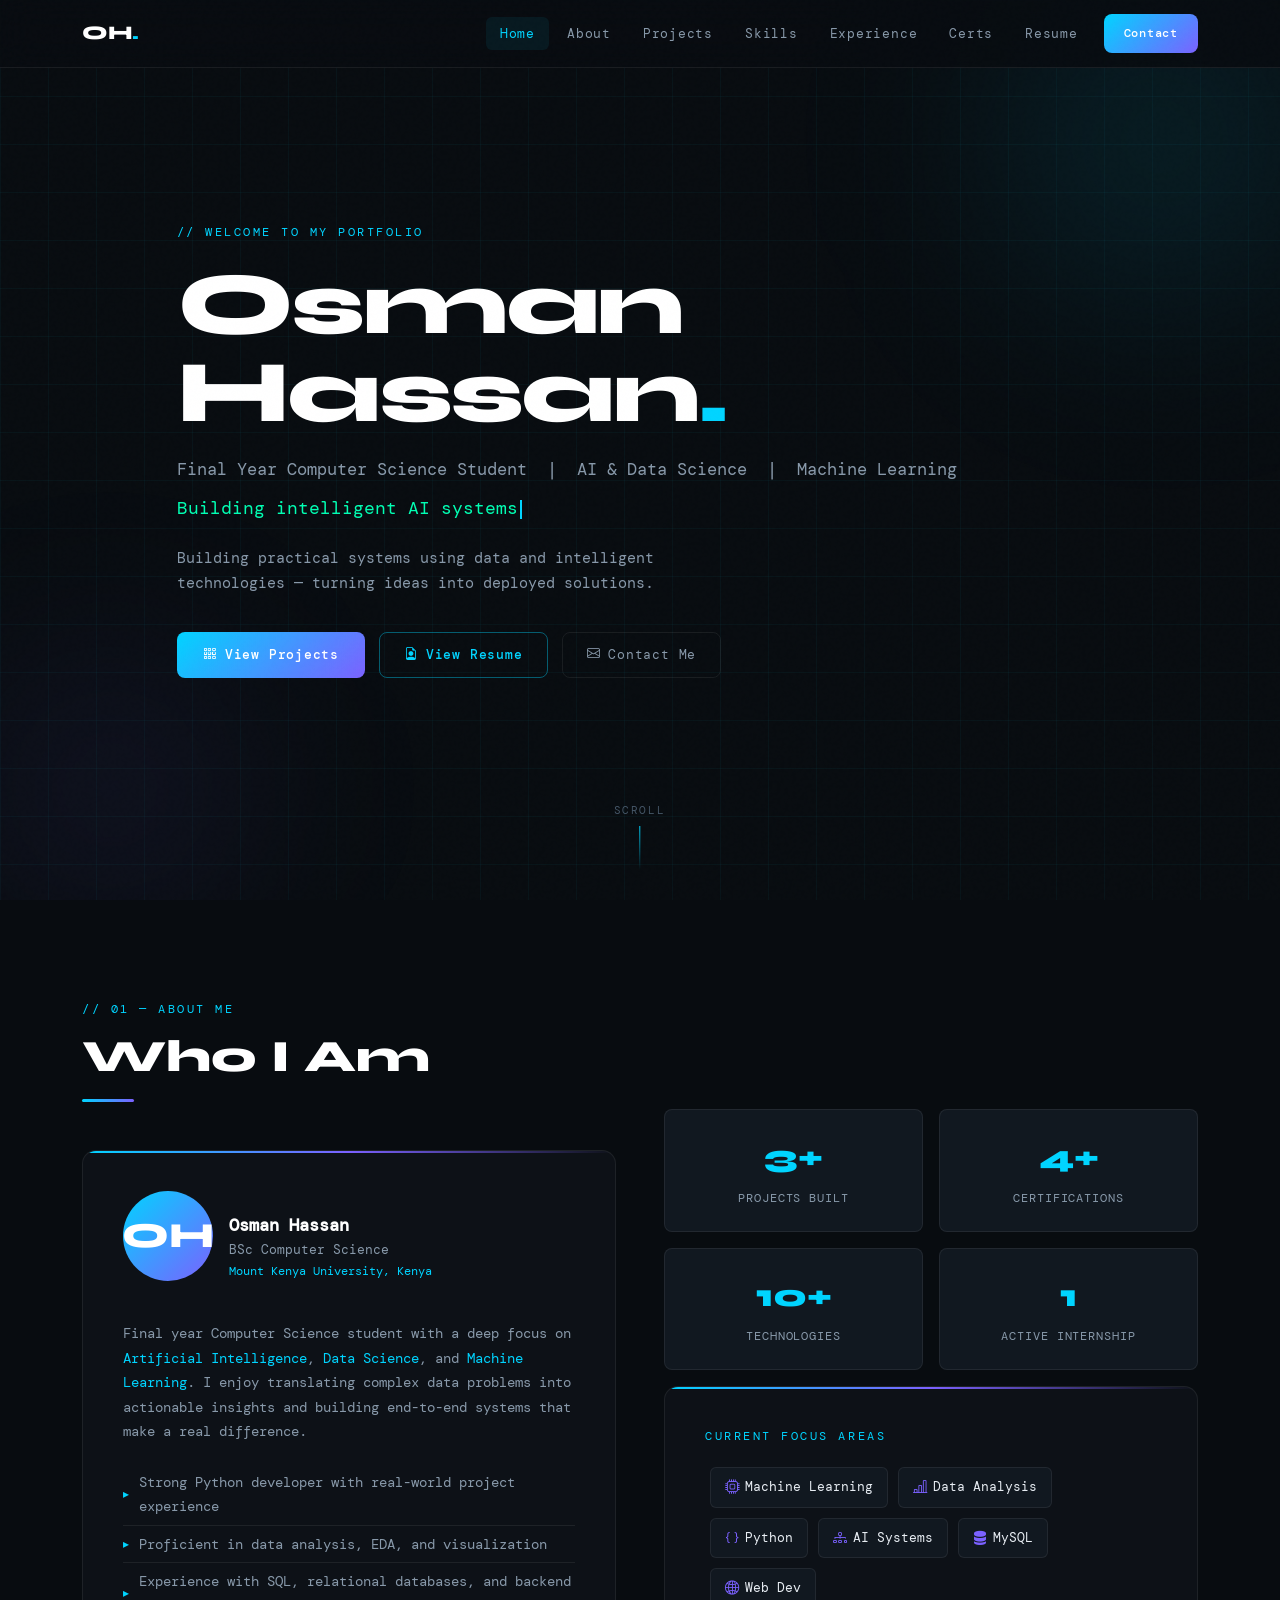
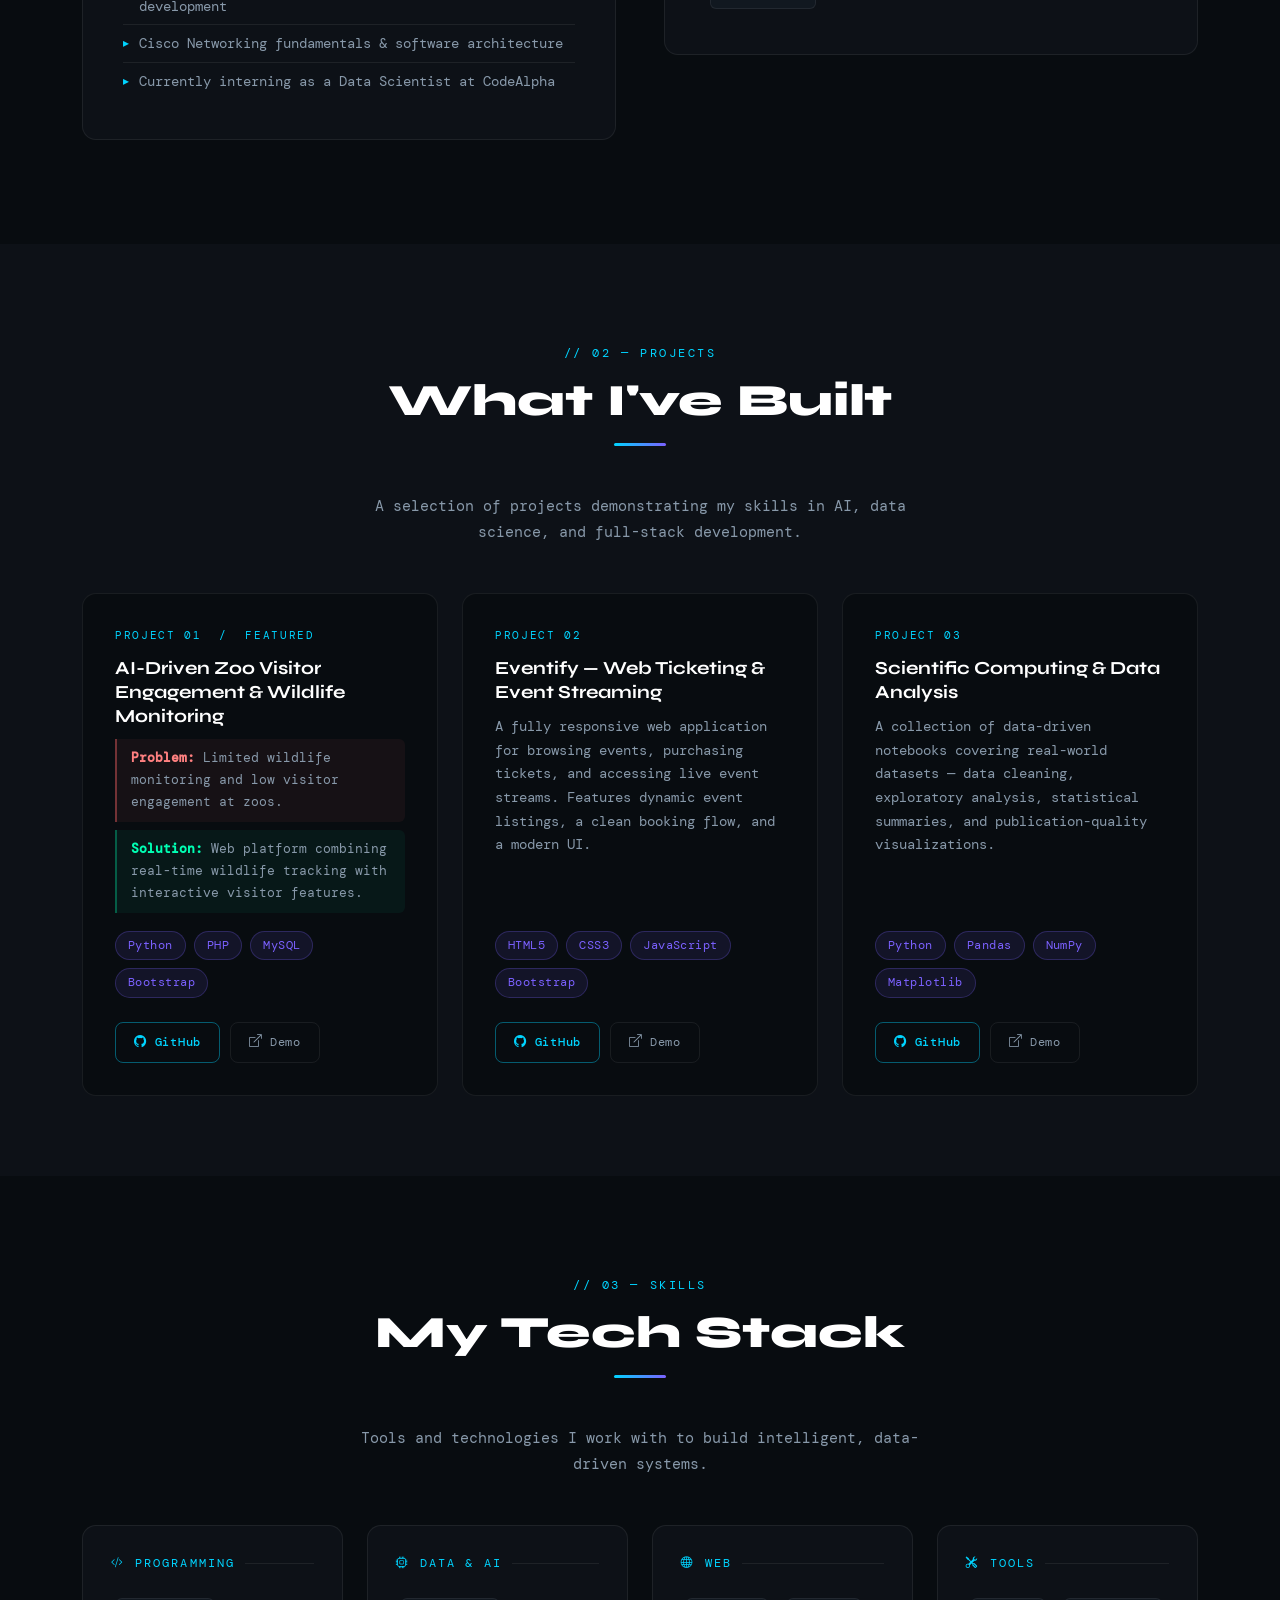
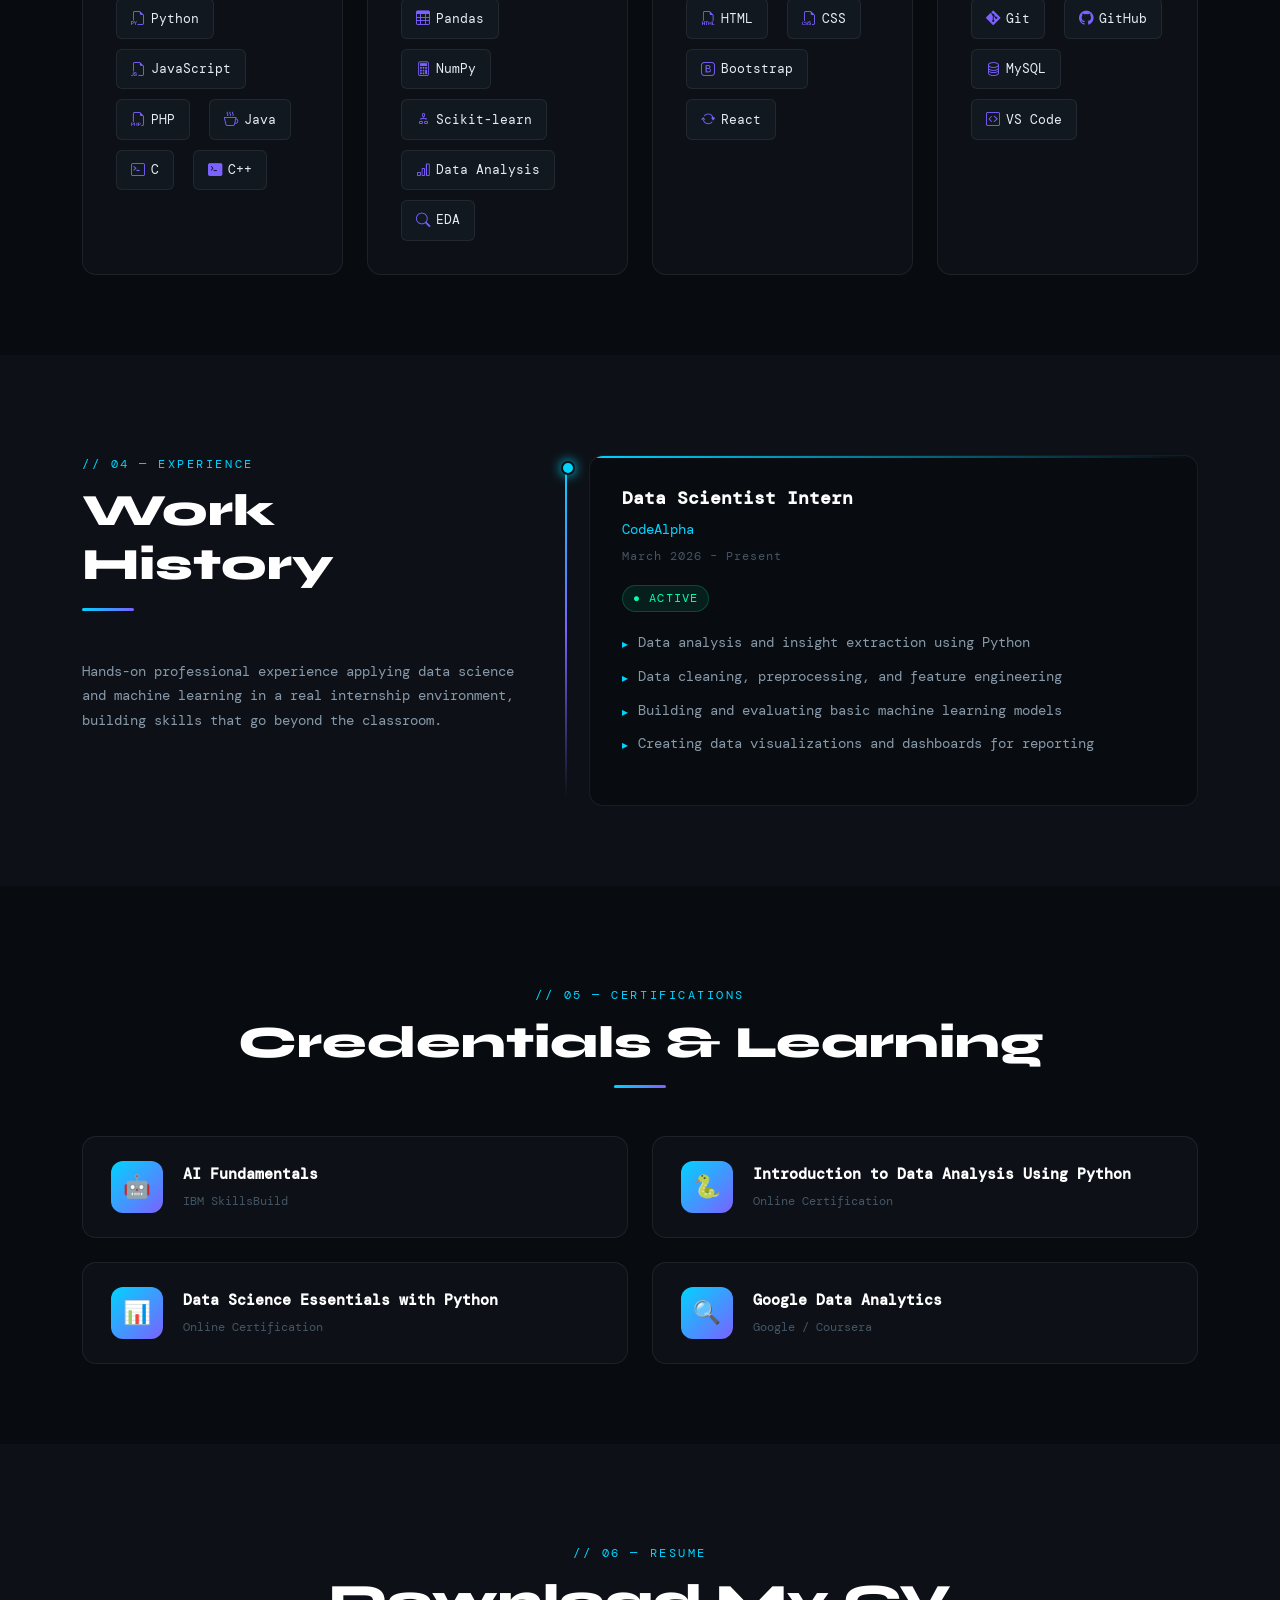
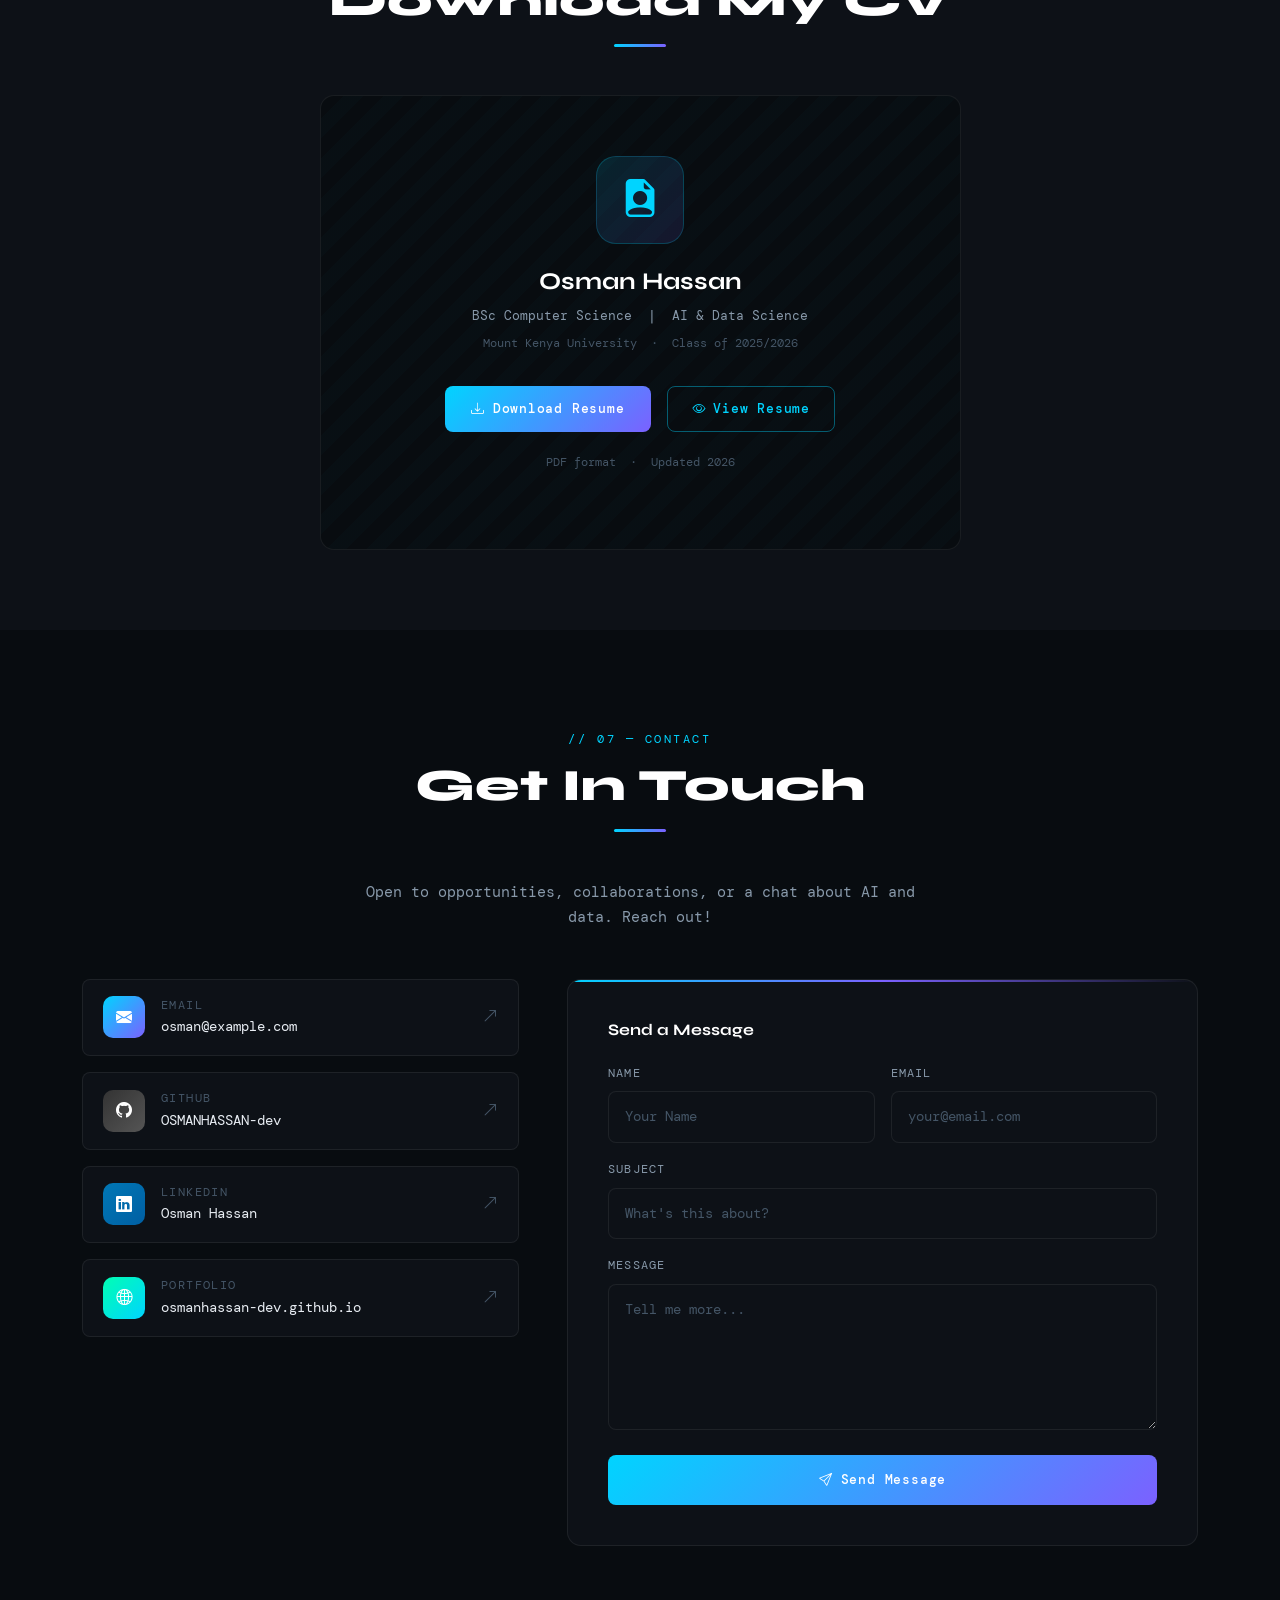
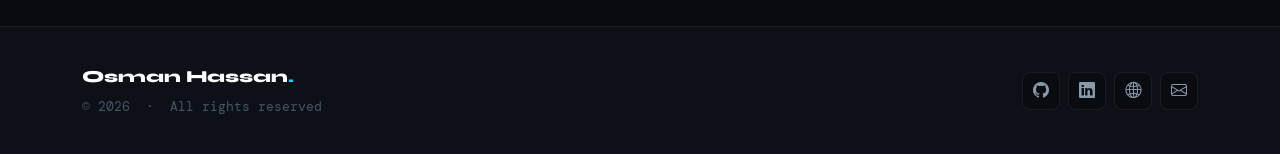
==== commit eced238f: "Add favicon link to index.html Added a favicon link to the head section." ====
--- a/index.html
+++ b/index.html
@@ -4,6 +4,7 @@
   <meta charset="UTF-8" />
   <meta name="viewport" content="width=device-width, initial-scale=1.0" />
   <title>Osman Hassan | AI & Data Science Portfolio</title>
+  <link rel="icon" type="image/png" href="https://raw.githubusercontent.com/OSMANHASSAN-dev/osmanhassan-dev.github.io/main/favicon.png" />
   <meta name="description" content="Final Year CS Student specializing in AI, Data Science, and Machine Learning." />
 
   <!-- Bootstrap 5 CDN -->
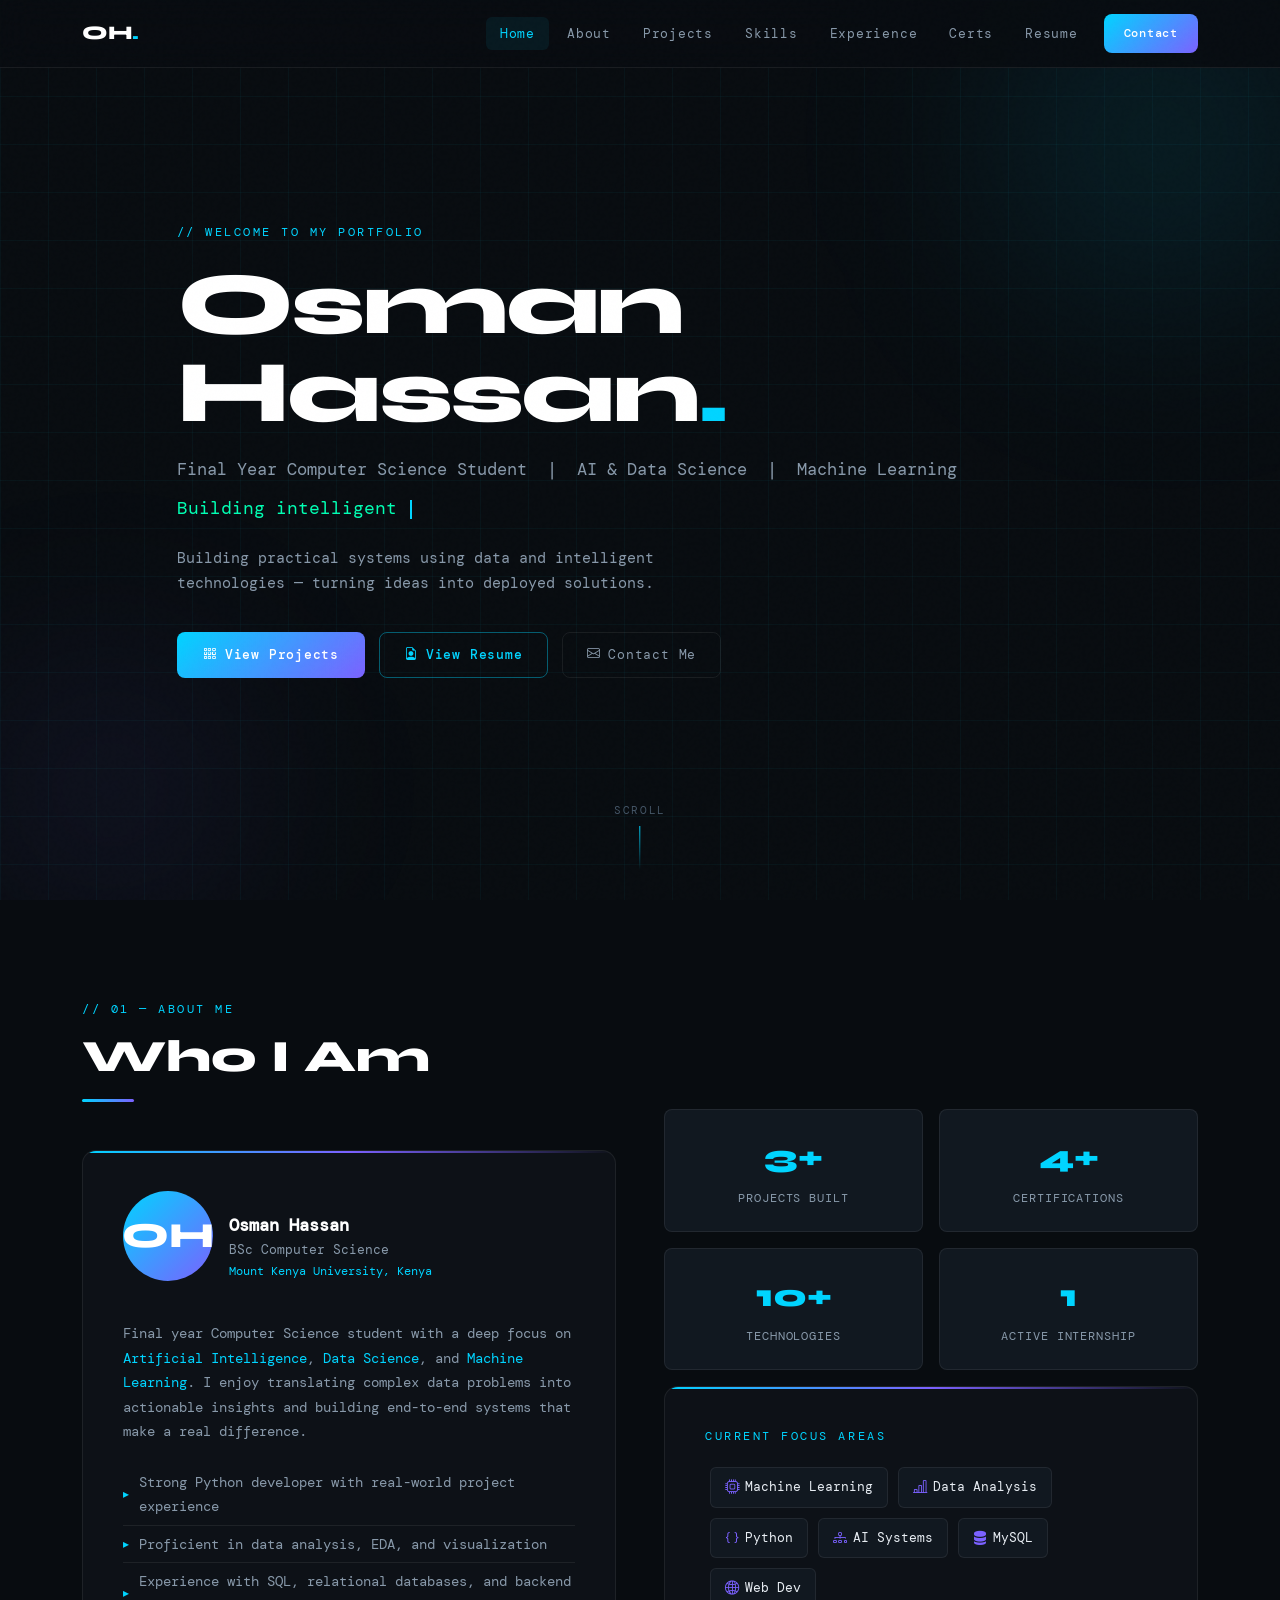
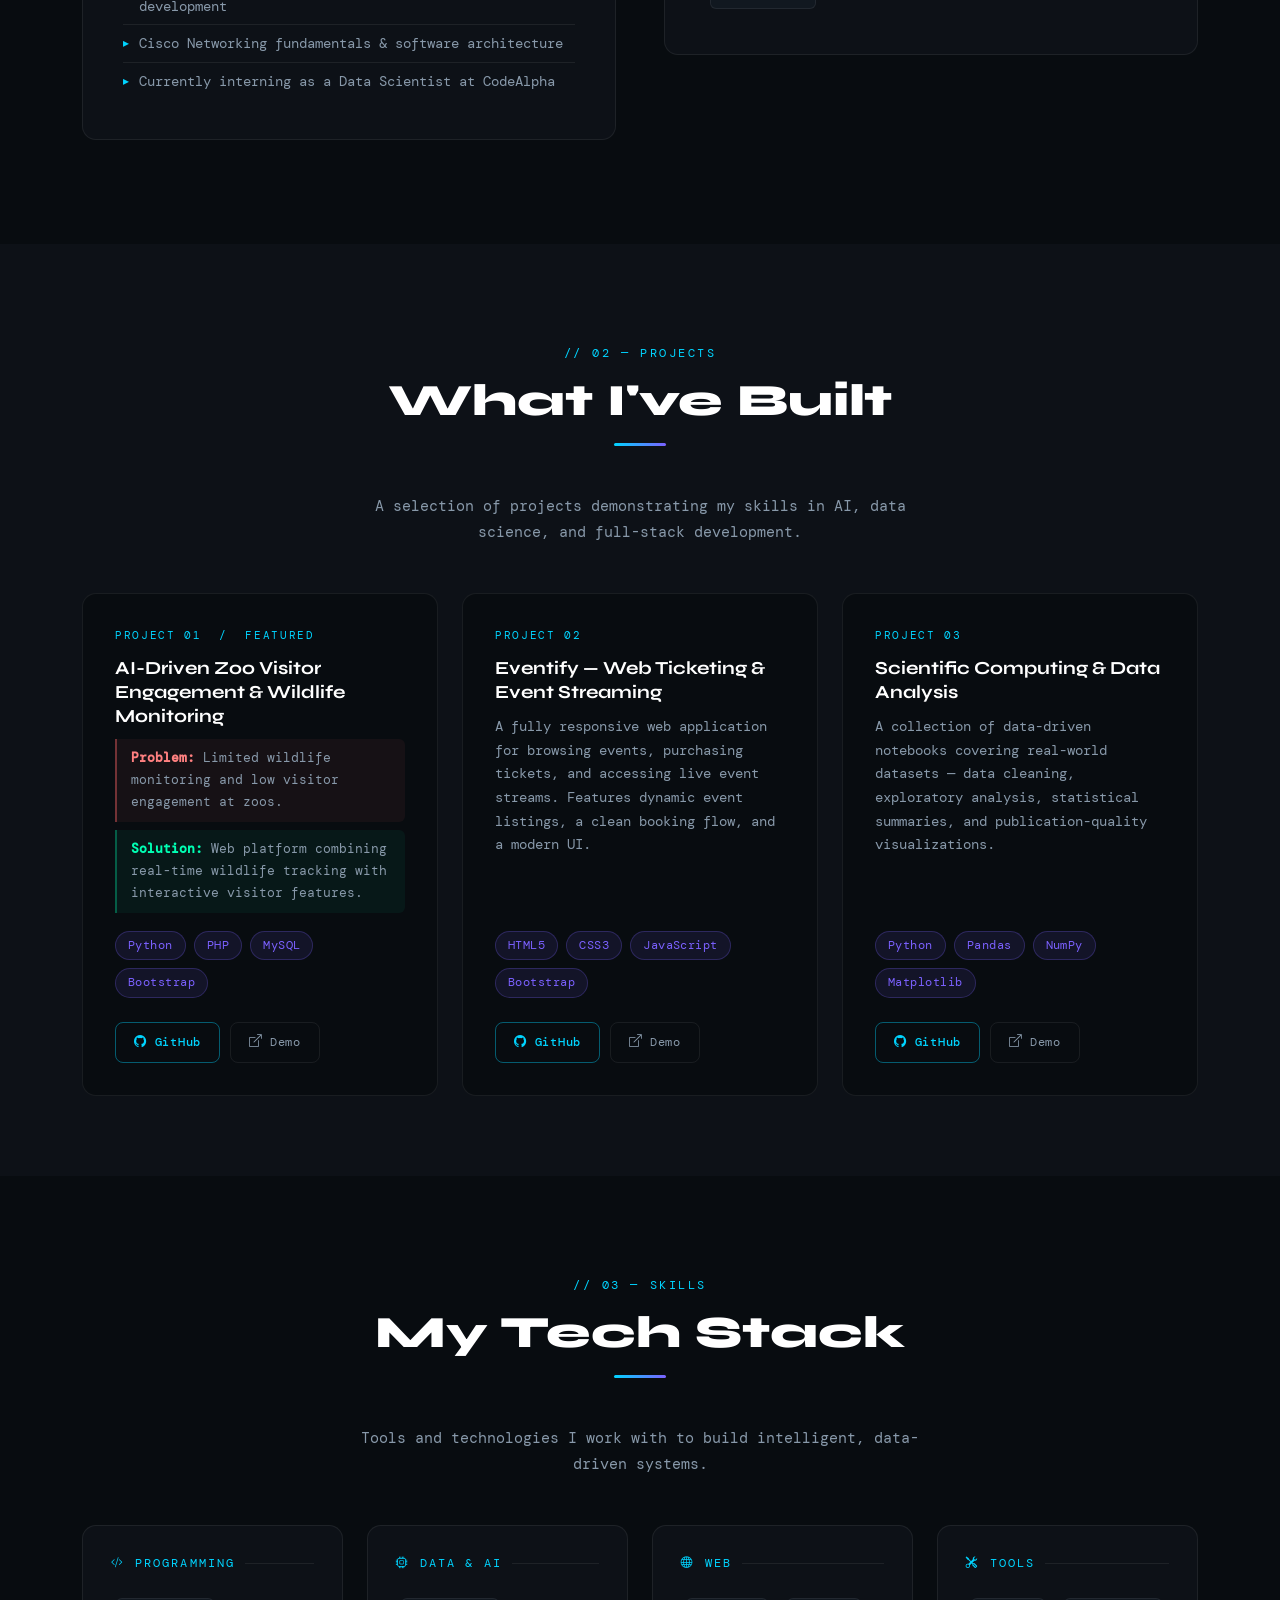
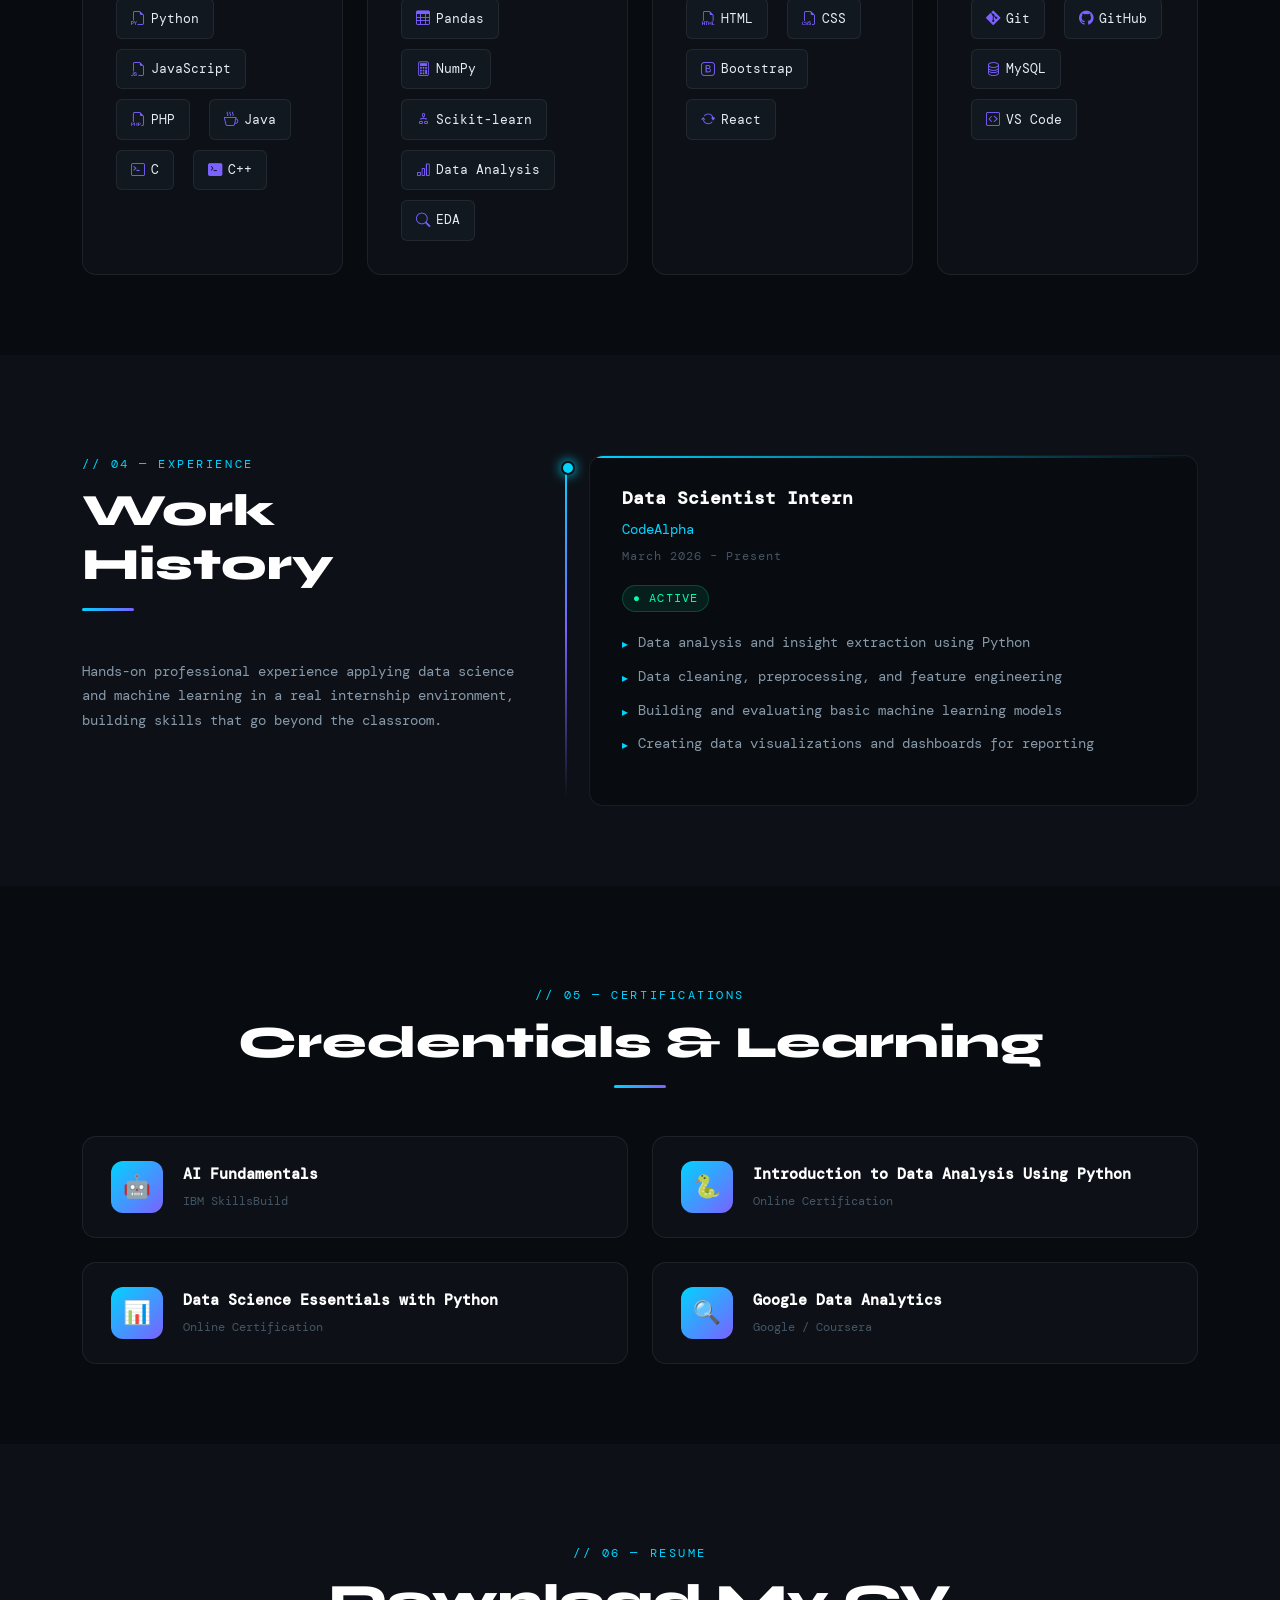
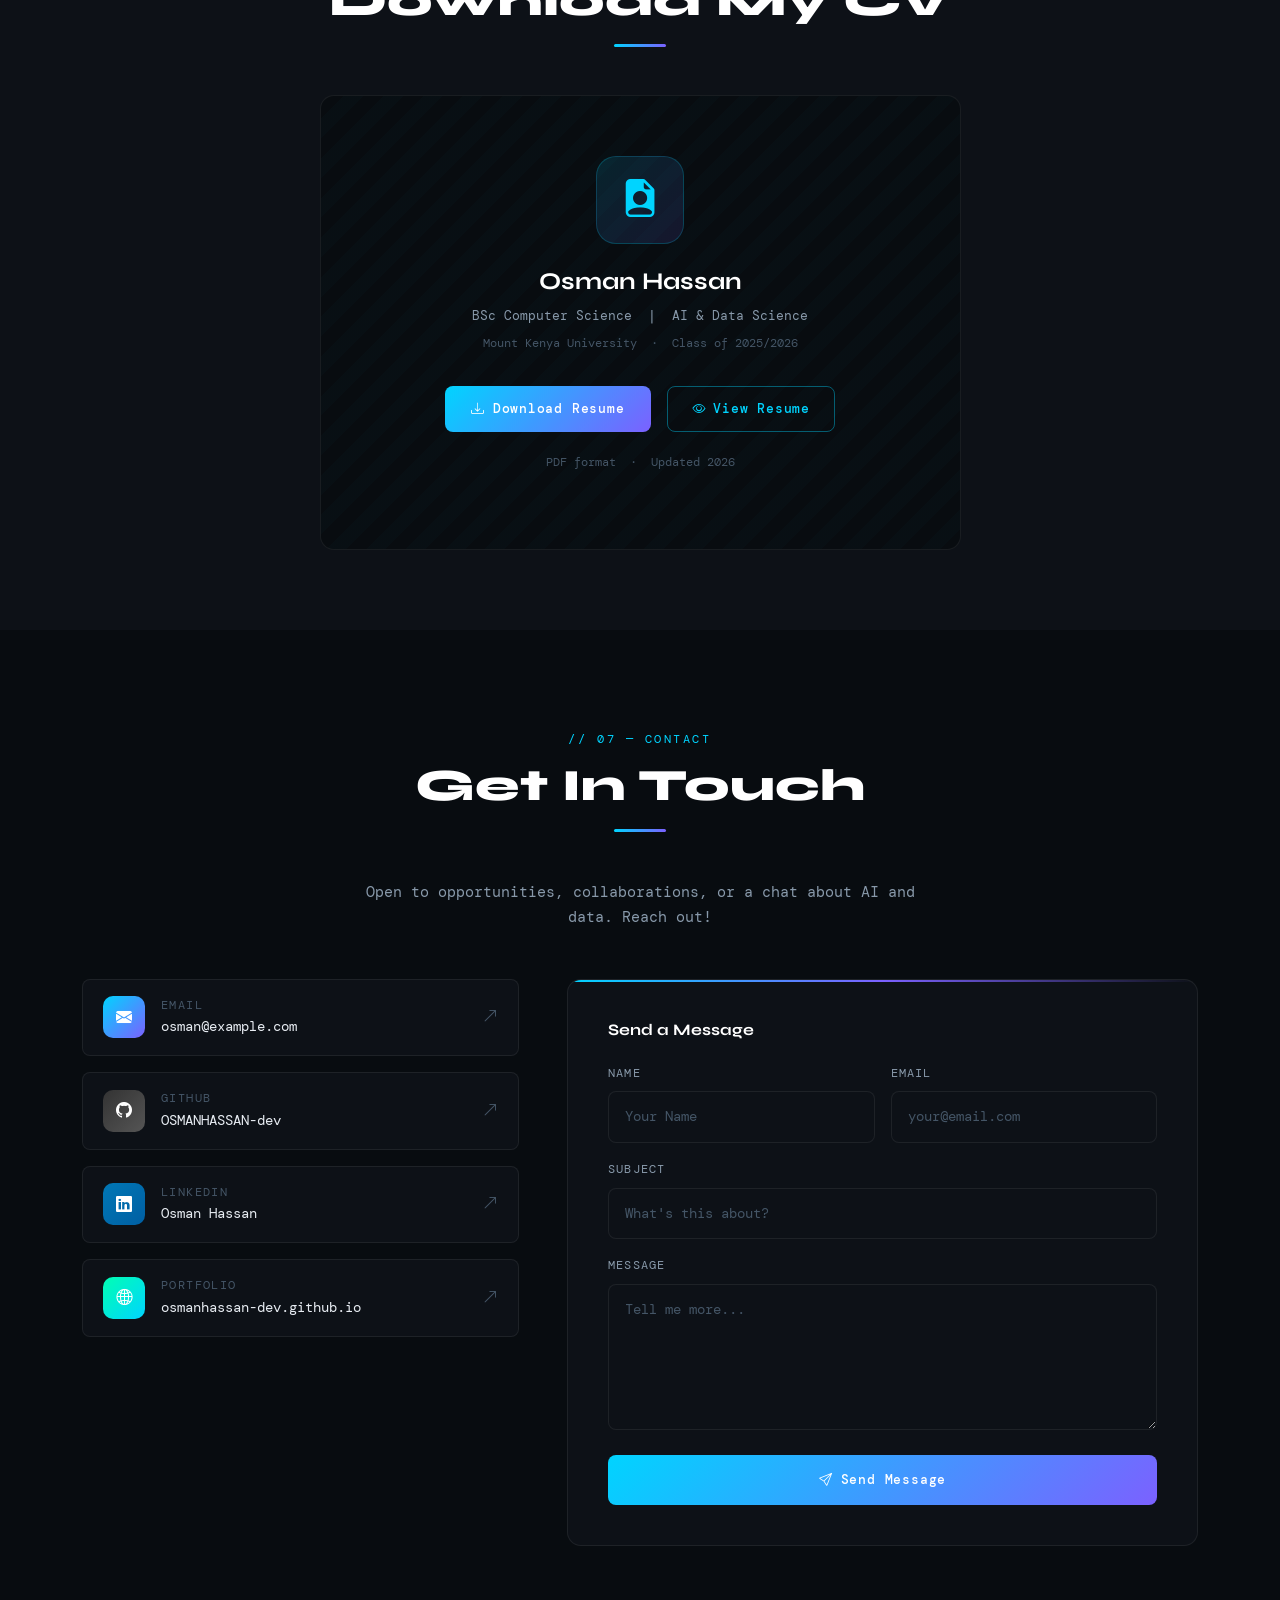
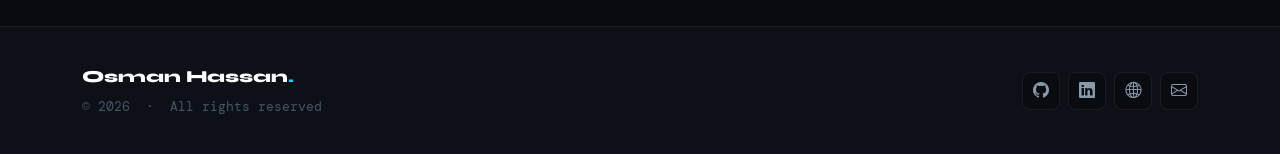
==== commit 22e66b02: "Update favicon link in index.html" ====
--- a/index.html
+++ b/index.html
@@ -4,7 +4,7 @@
   <meta charset="UTF-8" />
   <meta name="viewport" content="width=device-width, initial-scale=1.0" />
   <title>Osman Hassan | AI & Data Science Portfolio</title>
-  <link rel="icon" type="image/png" href="https://raw.githubusercontent.com/OSMANHASSAN-dev/osmanhassan-dev.github.io/main/favicon.png" />
+<link rel="icon" type="image/png" href="https://cdn-icons-png.flaticon.com/512/906/906334.png" />
   <meta name="description" content="Final Year CS Student specializing in AI, Data Science, and Machine Learning." />
 
   <!-- Bootstrap 5 CDN -->
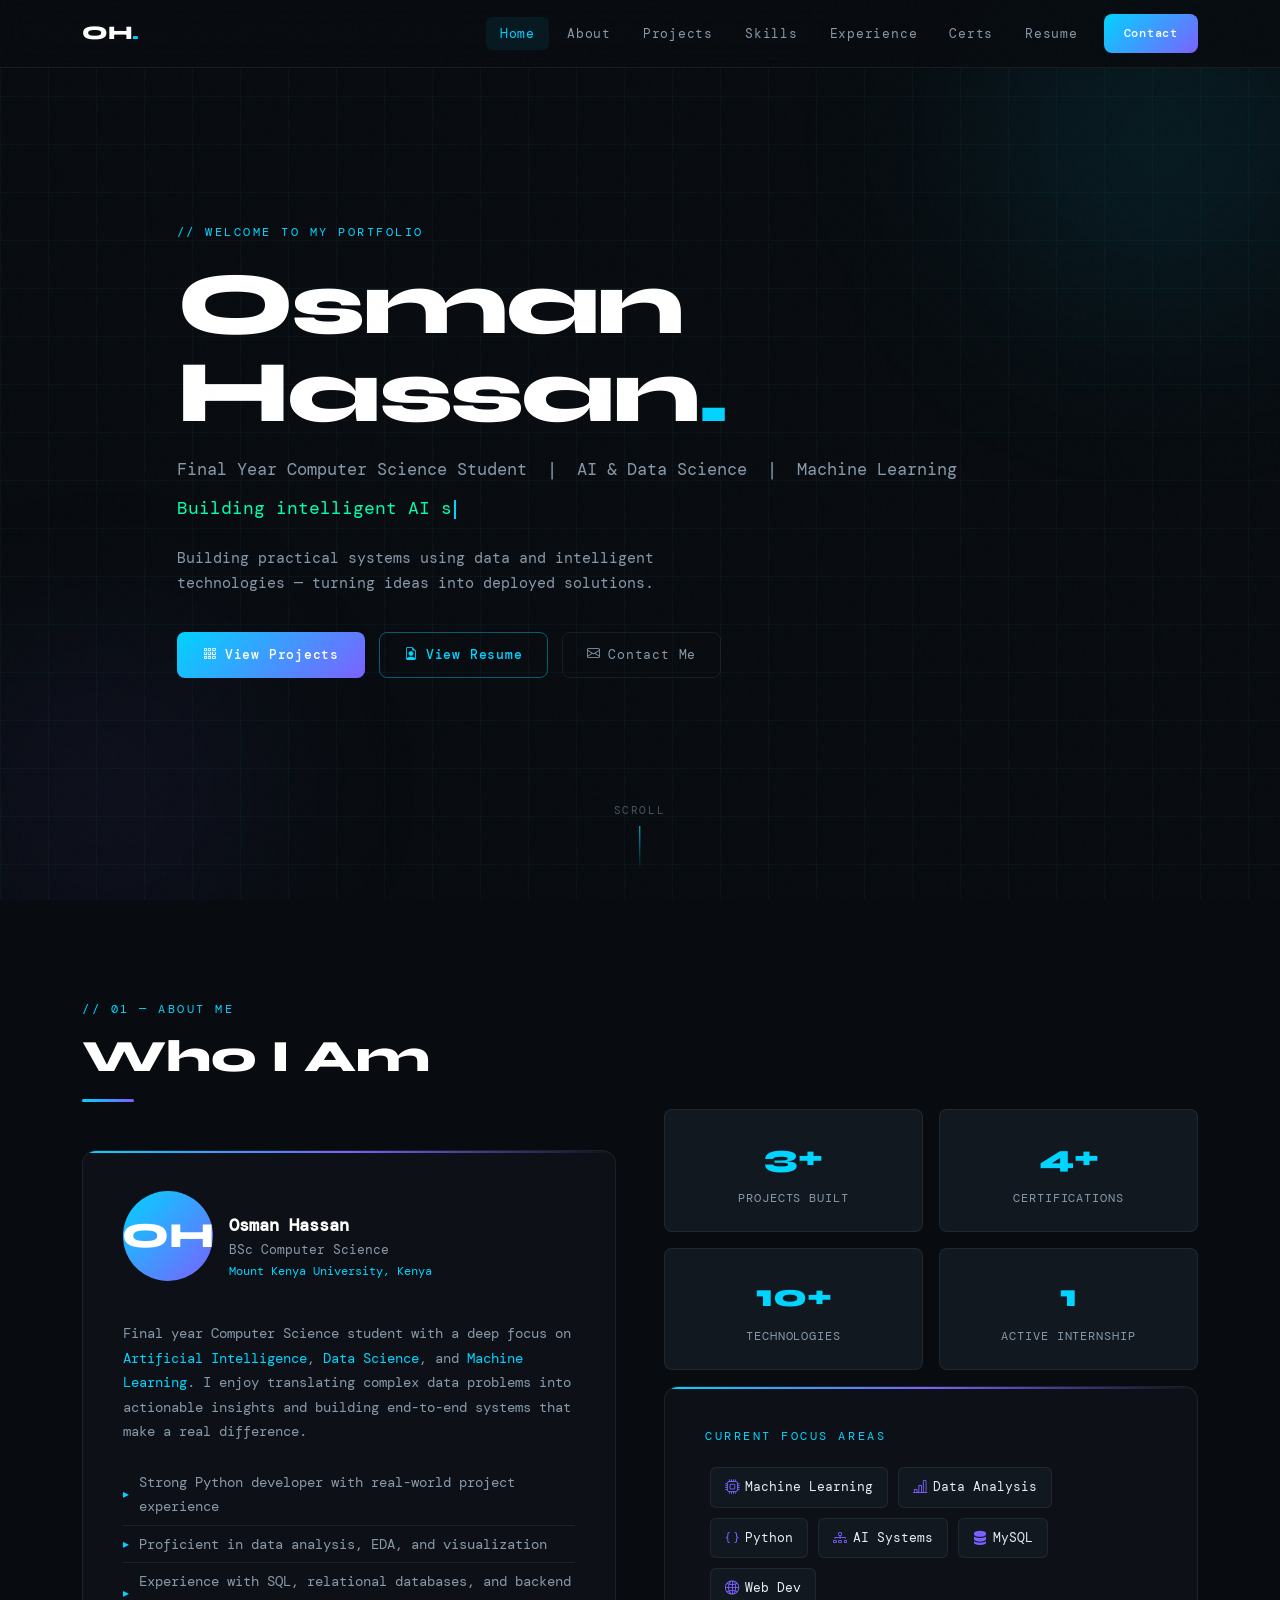
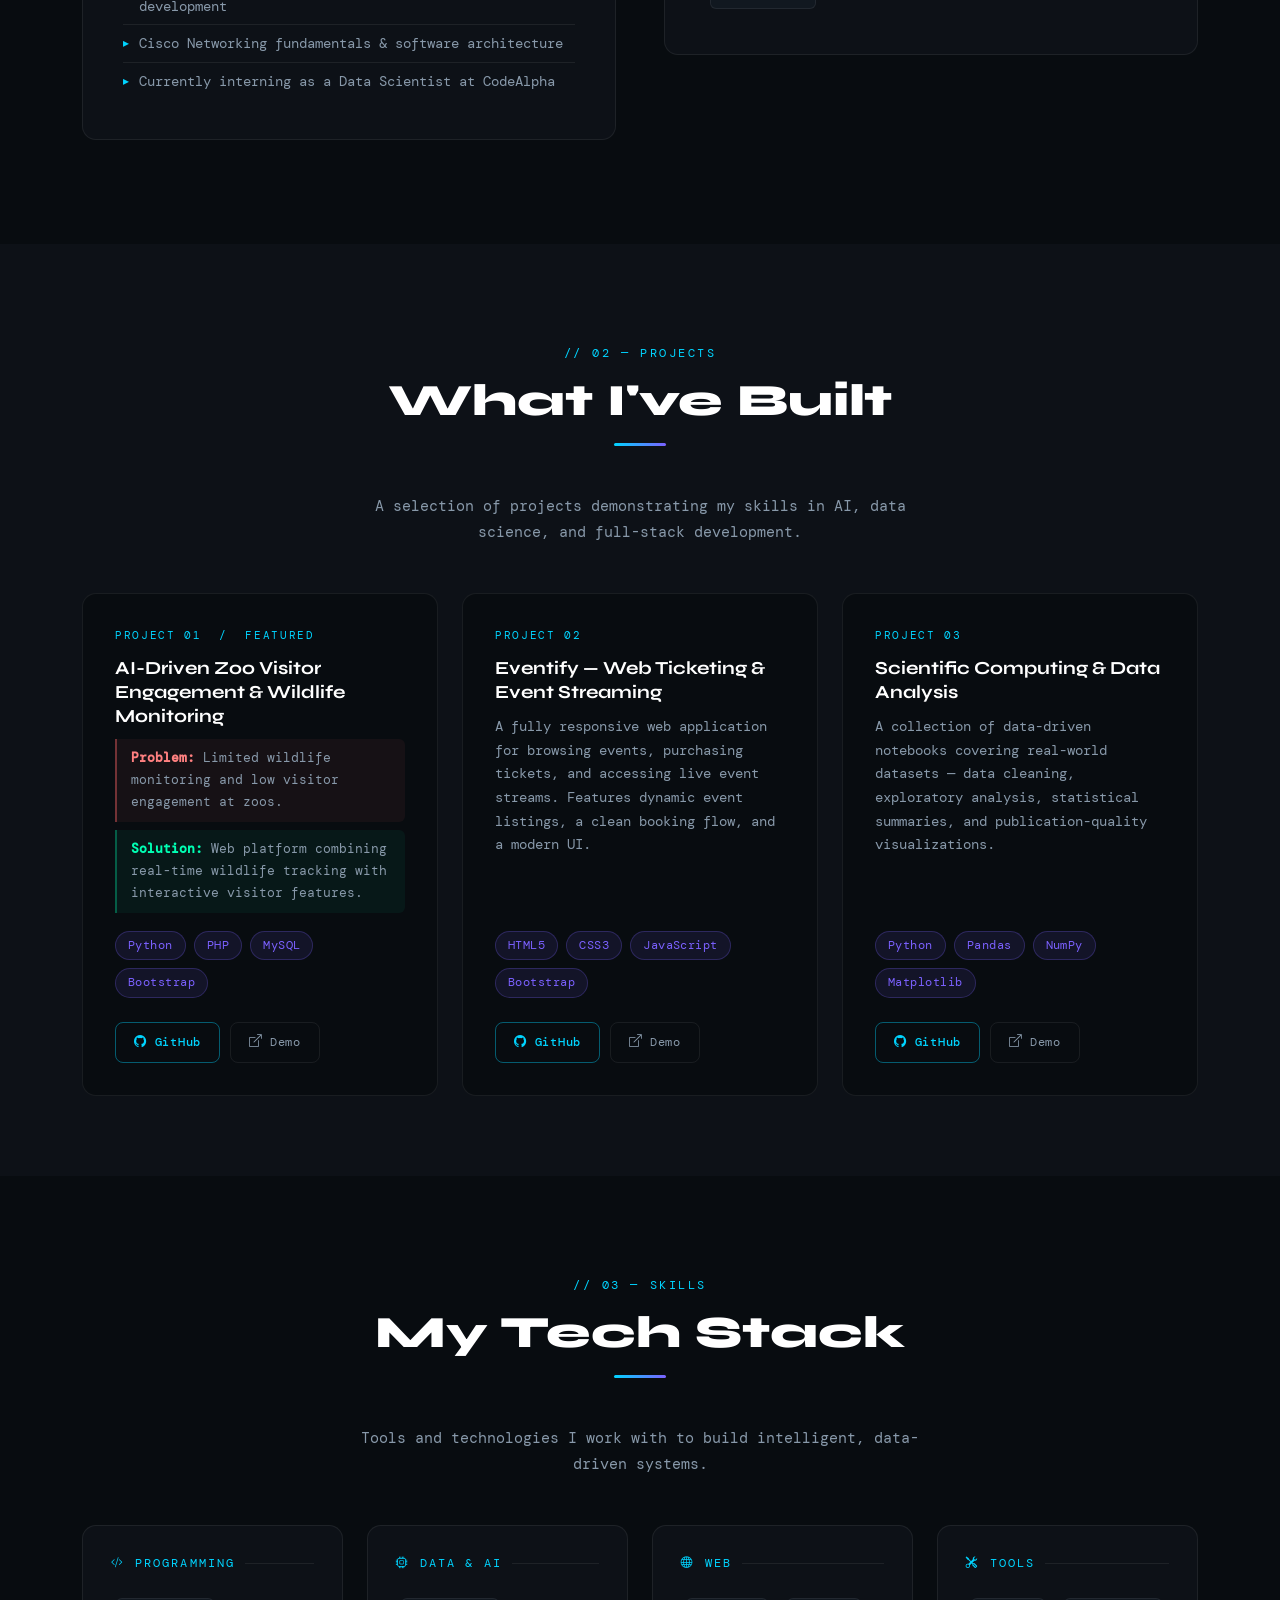
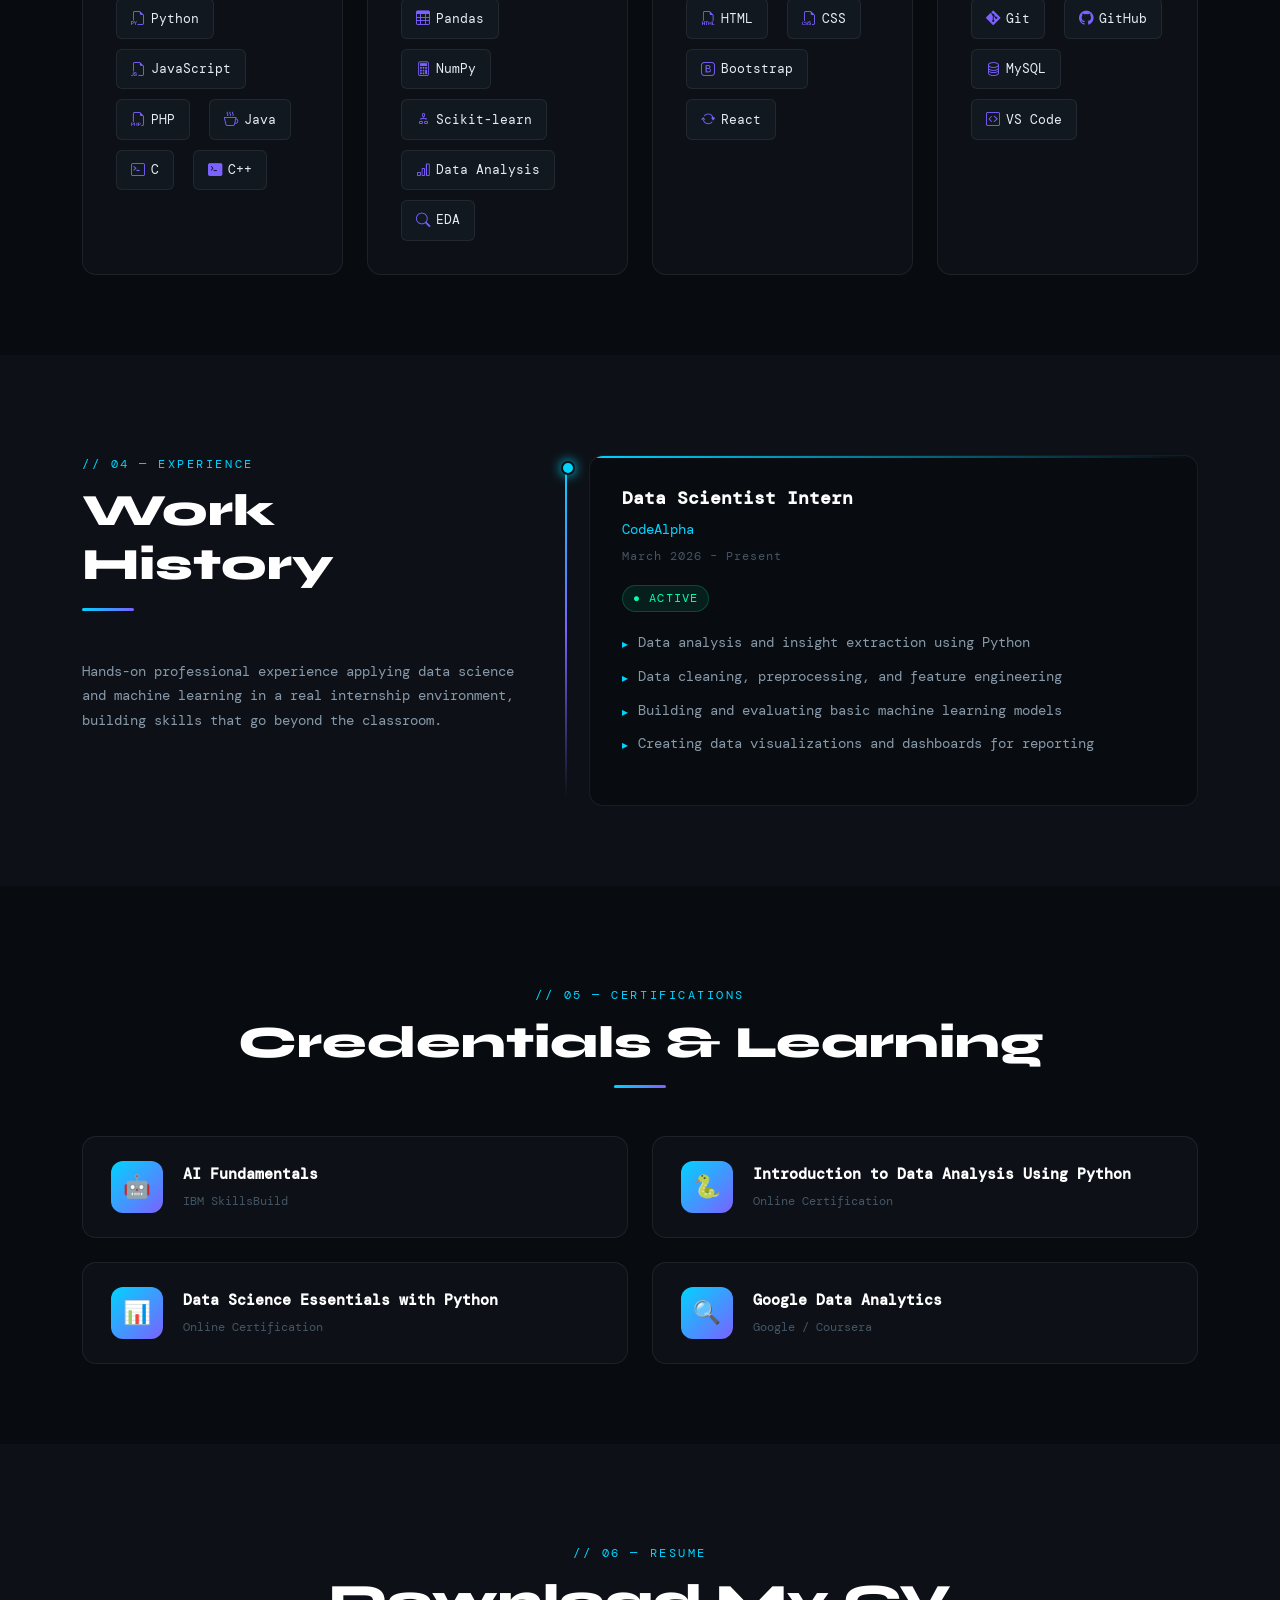
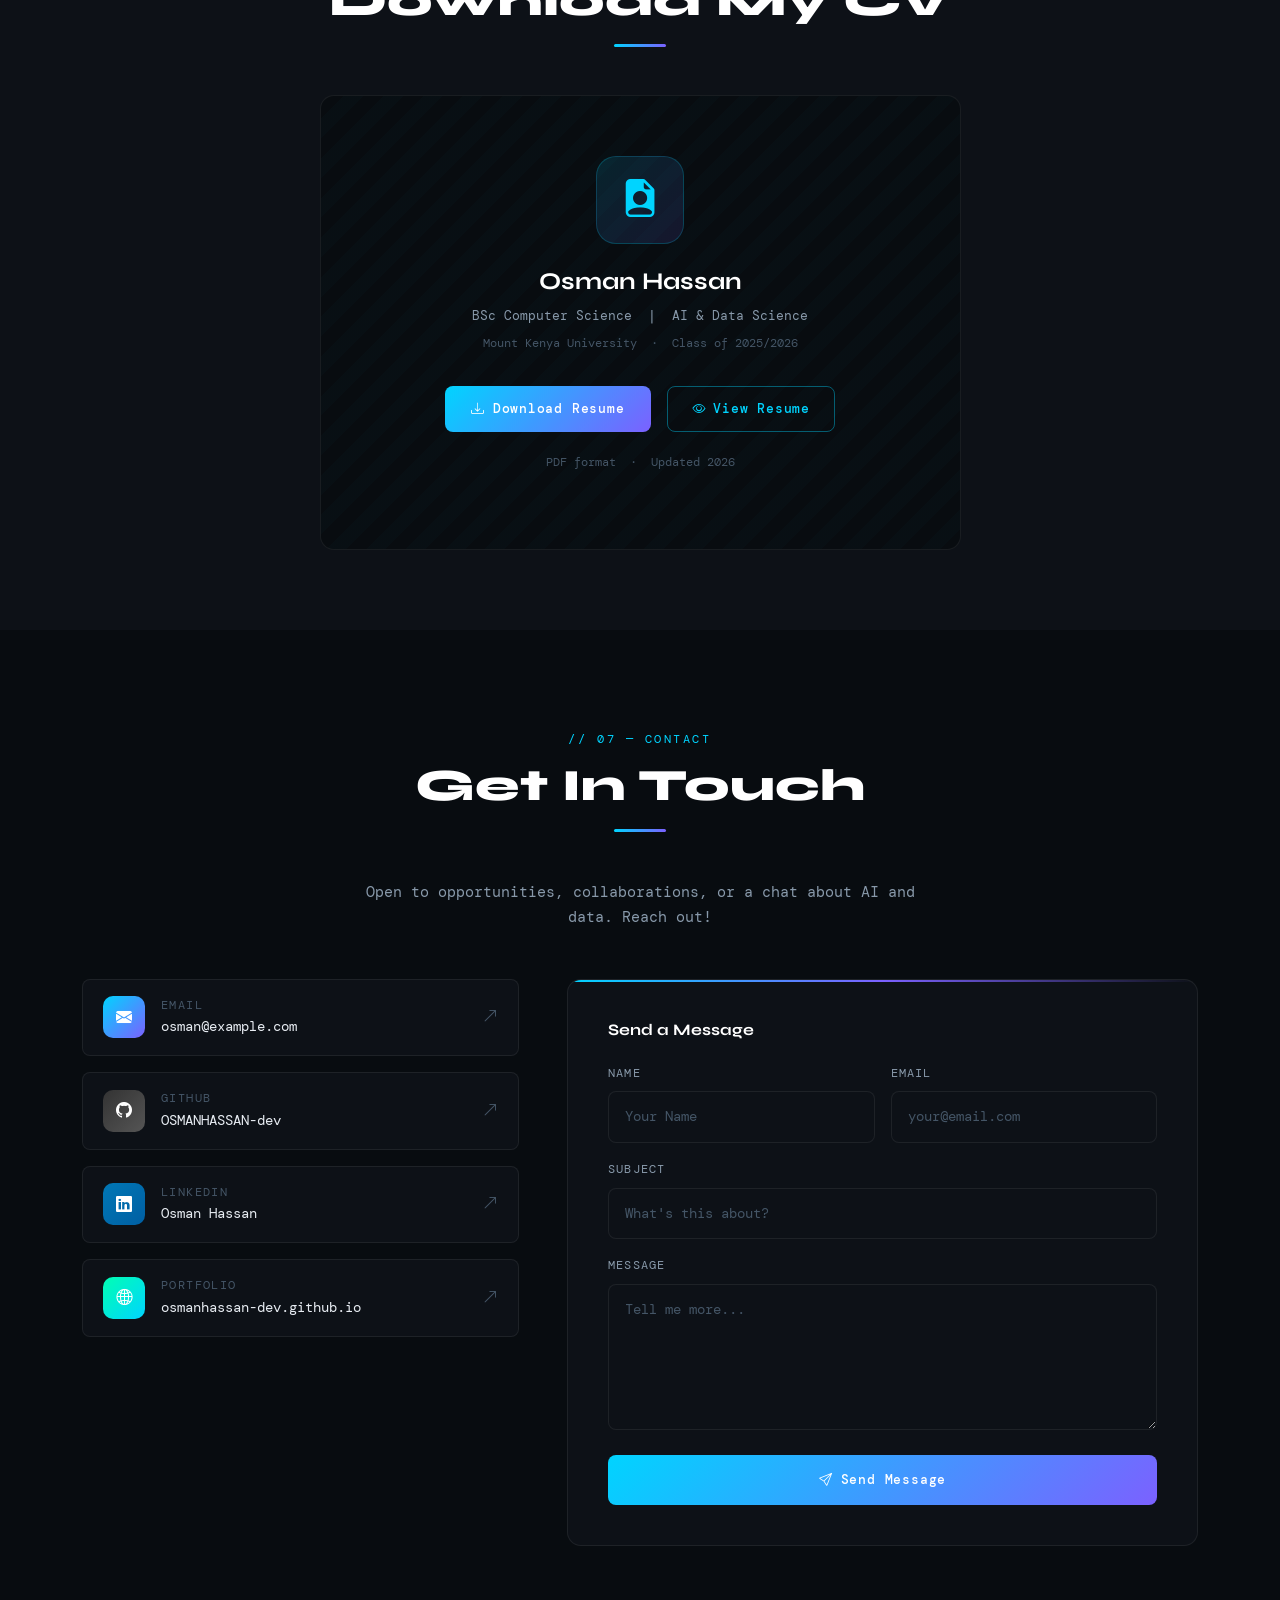
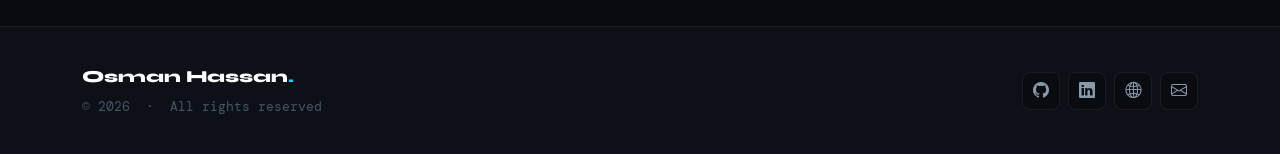
==== commit 799fd083: "Update favicon link in index.html" ====
--- a/index.html
+++ b/index.html
@@ -4,7 +4,7 @@
   <meta charset="UTF-8" />
   <meta name="viewport" content="width=device-width, initial-scale=1.0" />
   <title>Osman Hassan | AI & Data Science Portfolio</title>
-<link rel="icon" type="image/png" href="https://cdn-icons-png.flaticon.com/512/906/906334.png" />
+  <link rel="icon" type="image/png" href="https://upload.wikimedia.org/wikipedia/commons/6/6a/Artificial_intelligence_icon.png" />
   <meta name="description" content="Final Year CS Student specializing in AI, Data Science, and Machine Learning." />
 
   <!-- Bootstrap 5 CDN -->
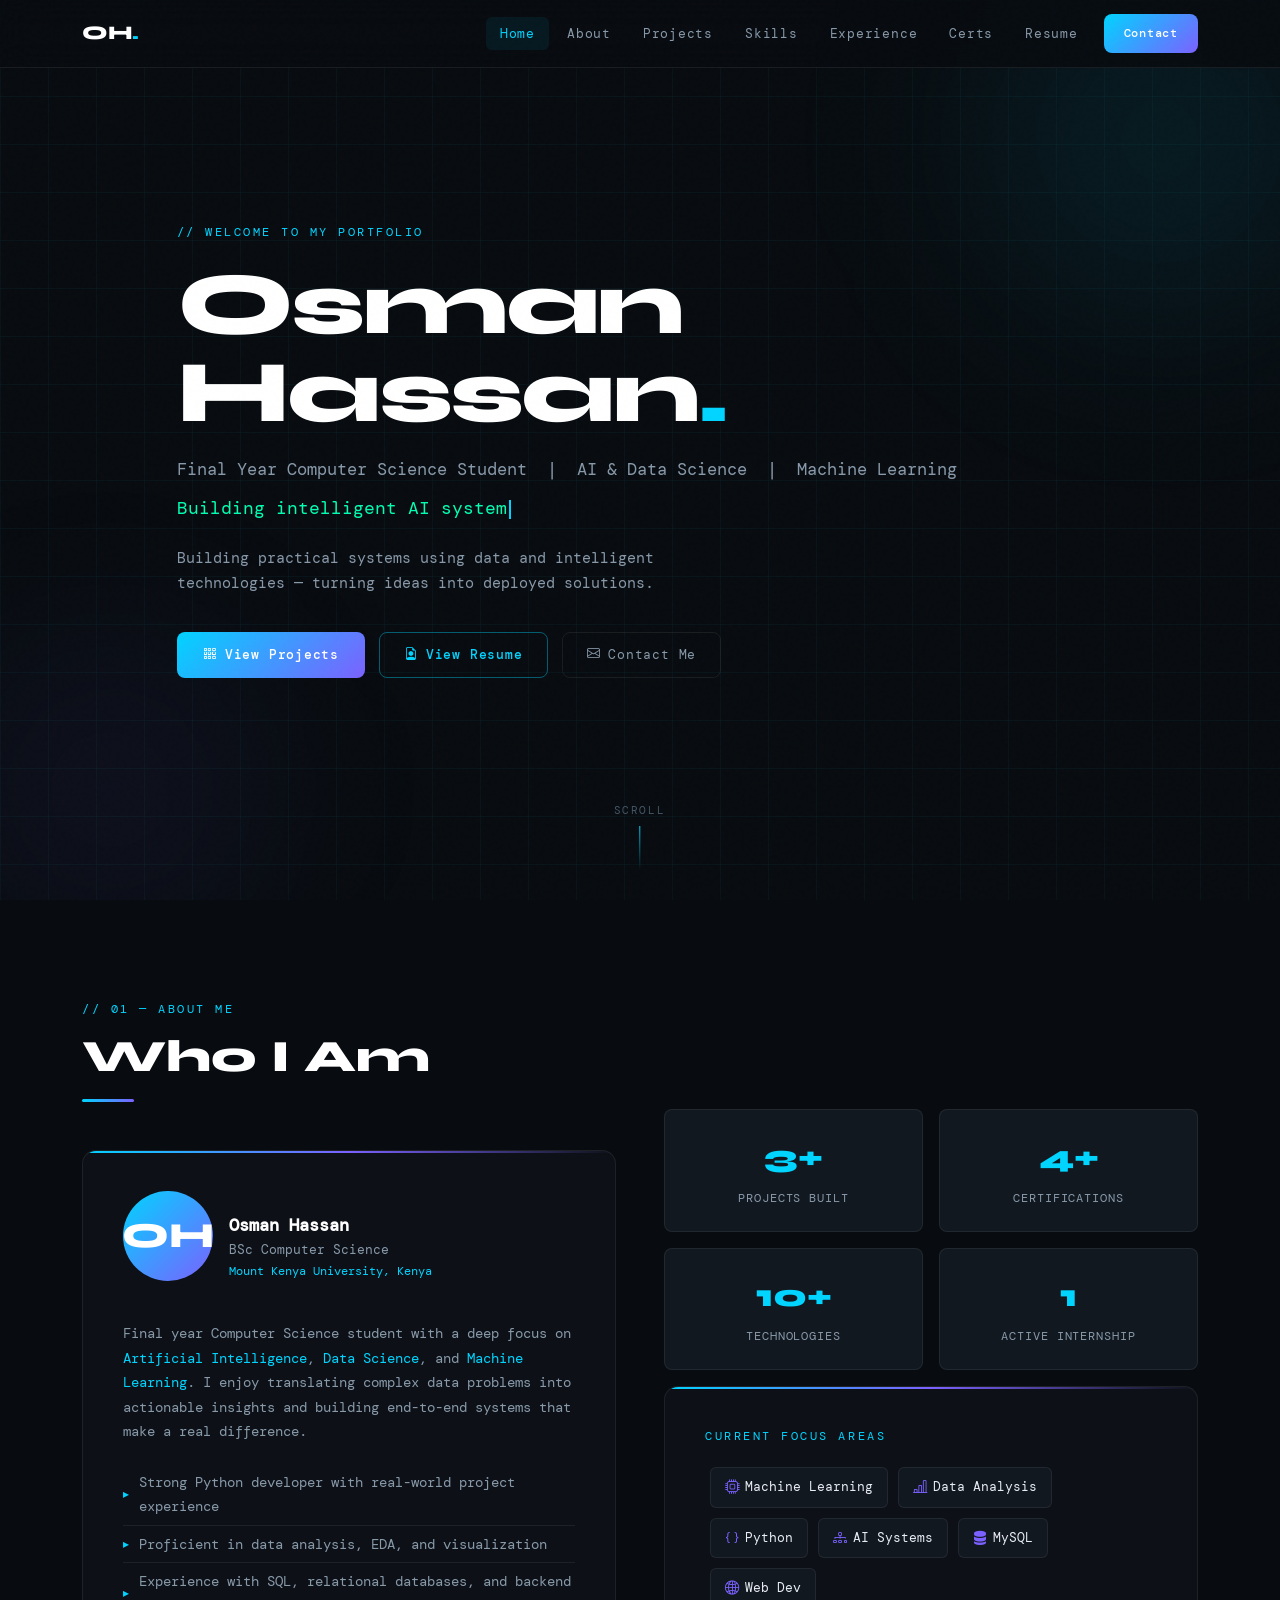
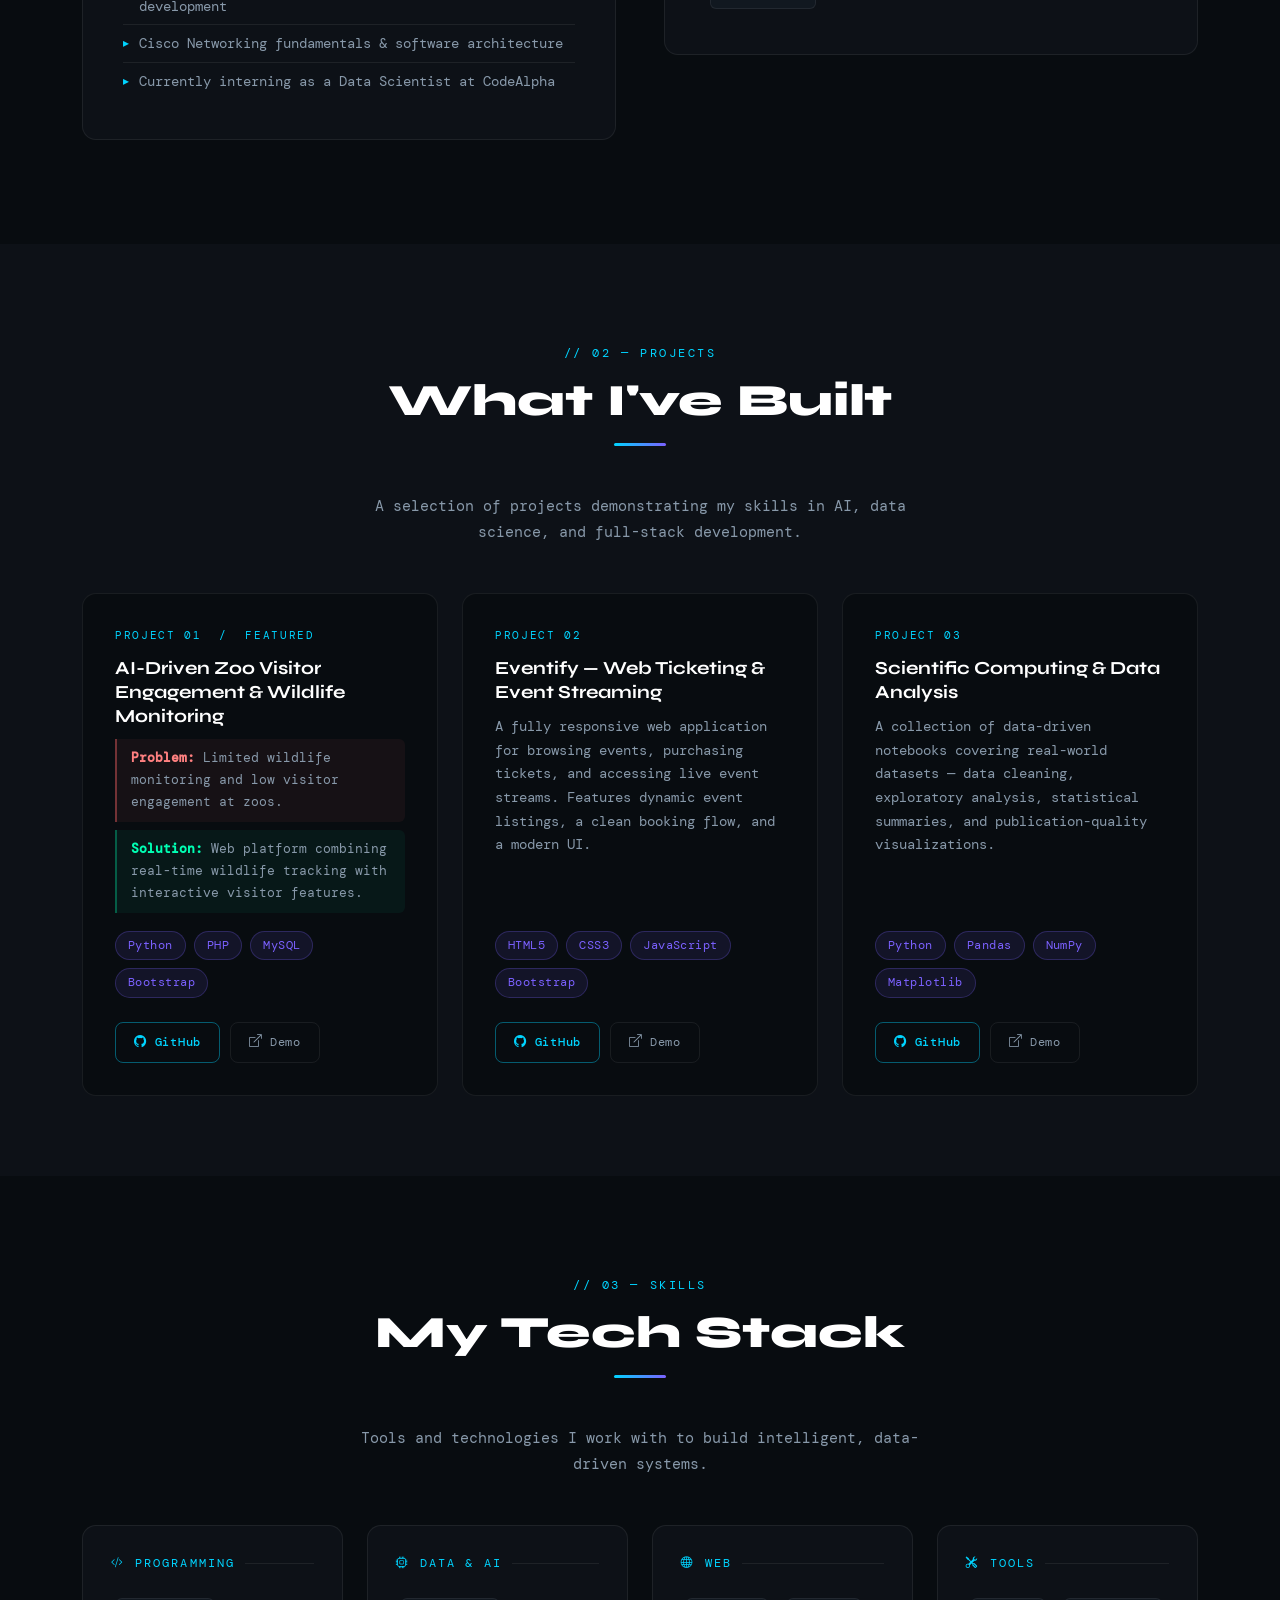
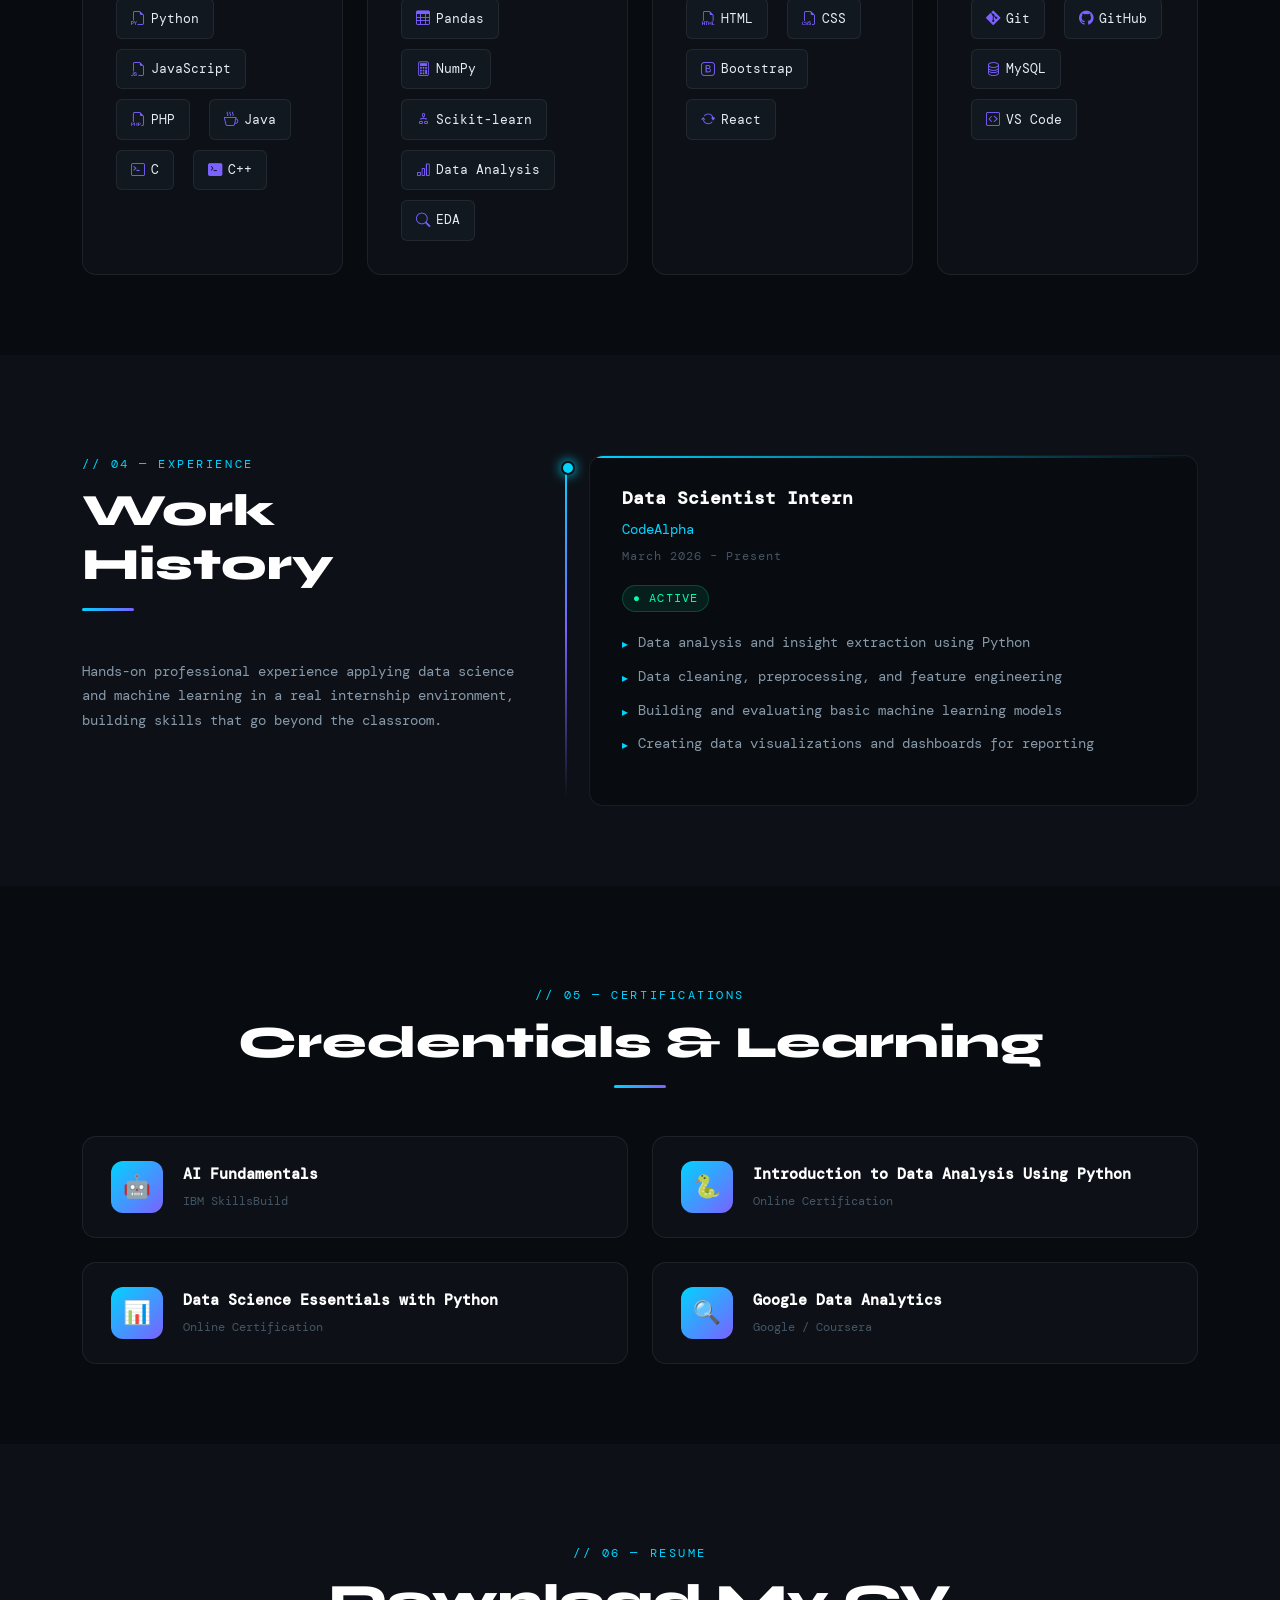
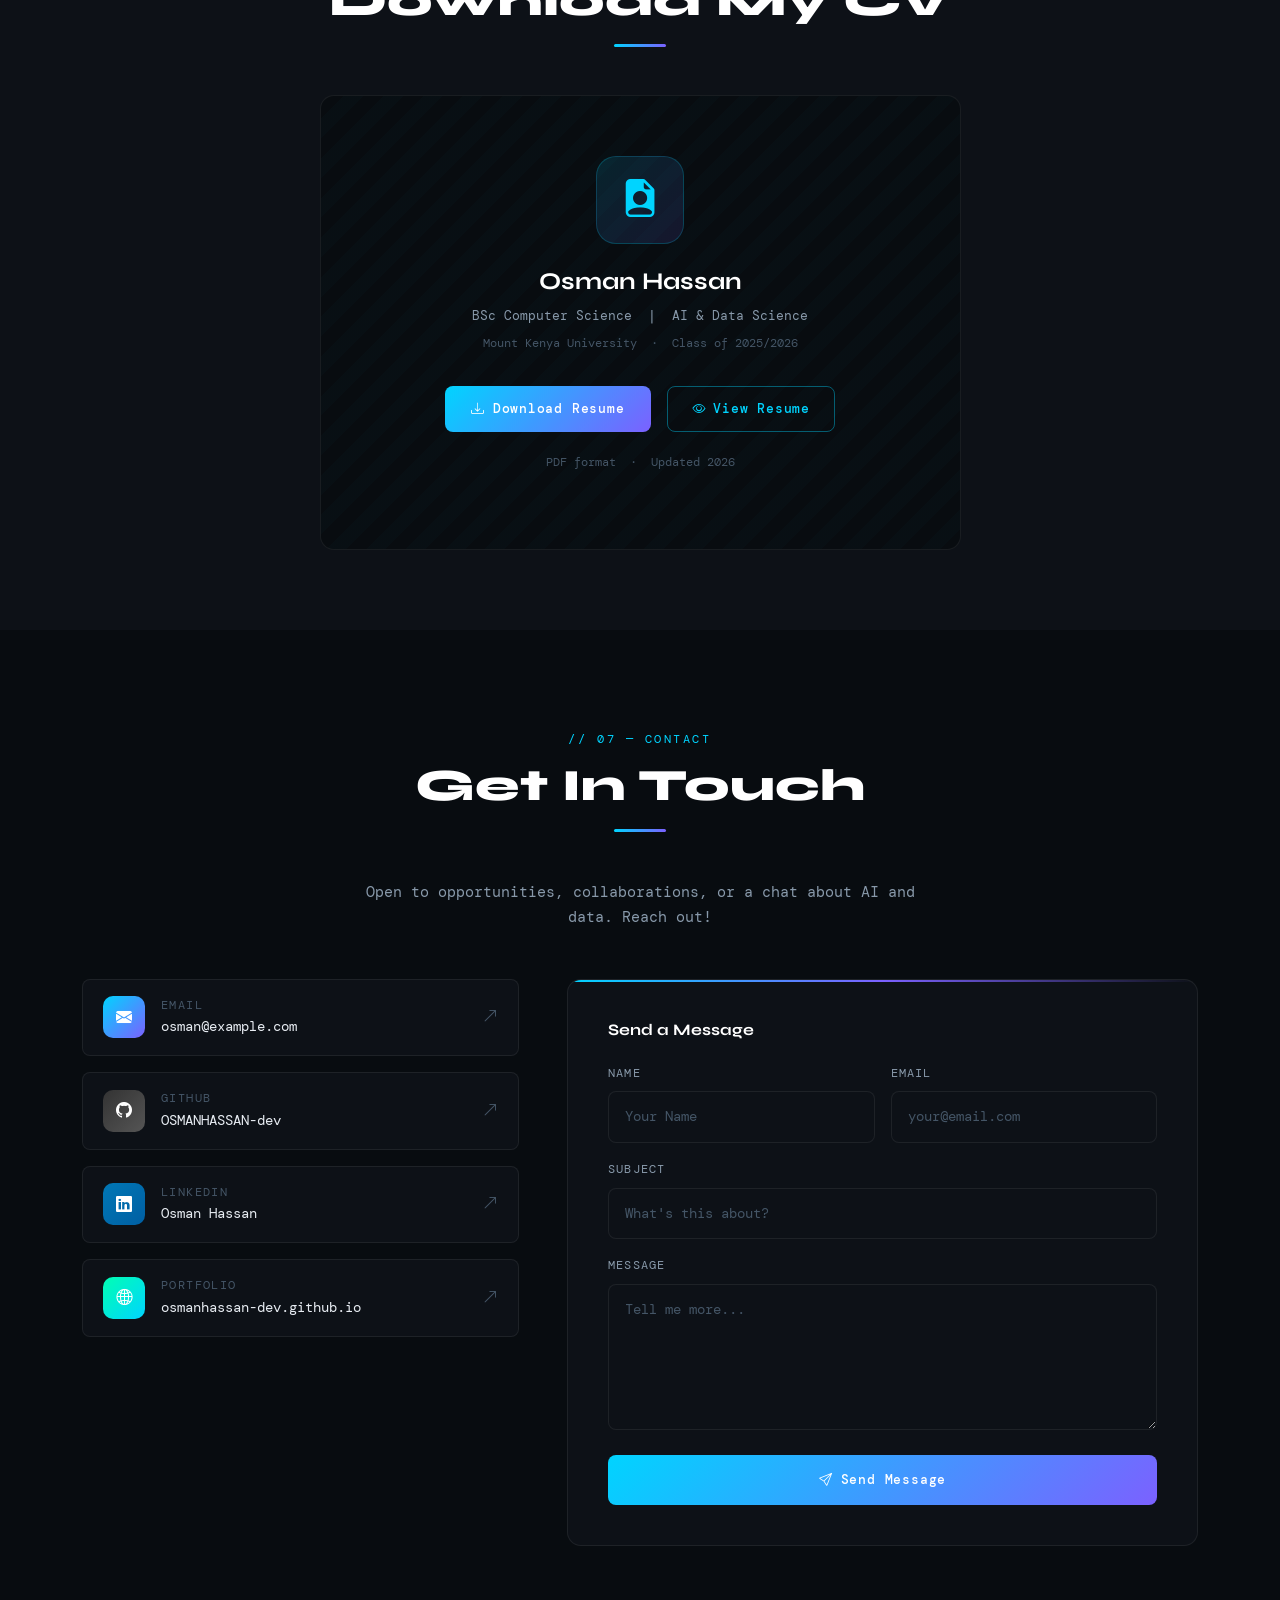
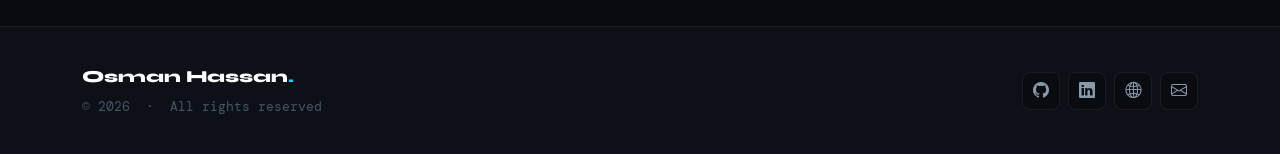
==== commit 9cd20b62: "Update index.html" ====
--- a/index.html
+++ b/index.html
@@ -3,6 +3,7 @@
 <head>
   <meta charset="UTF-8" />
   <meta name="viewport" content="width=device-width, initial-scale=1.0" />
+  <link rel="icon" href="https://cdn-icons-png.flaticon.com/512/2103/2103633.png" type="image/png">
   <title>Osman Hassan | AI & Data Science Portfolio</title>
   <link rel="icon" type="image/png" href="https://upload.wikimedia.org/wikipedia/commons/6/6a/Artificial_intelligence_icon.png" />
   <meta name="description" content="Final Year CS Student specializing in AI, Data Science, and Machine Learning." />
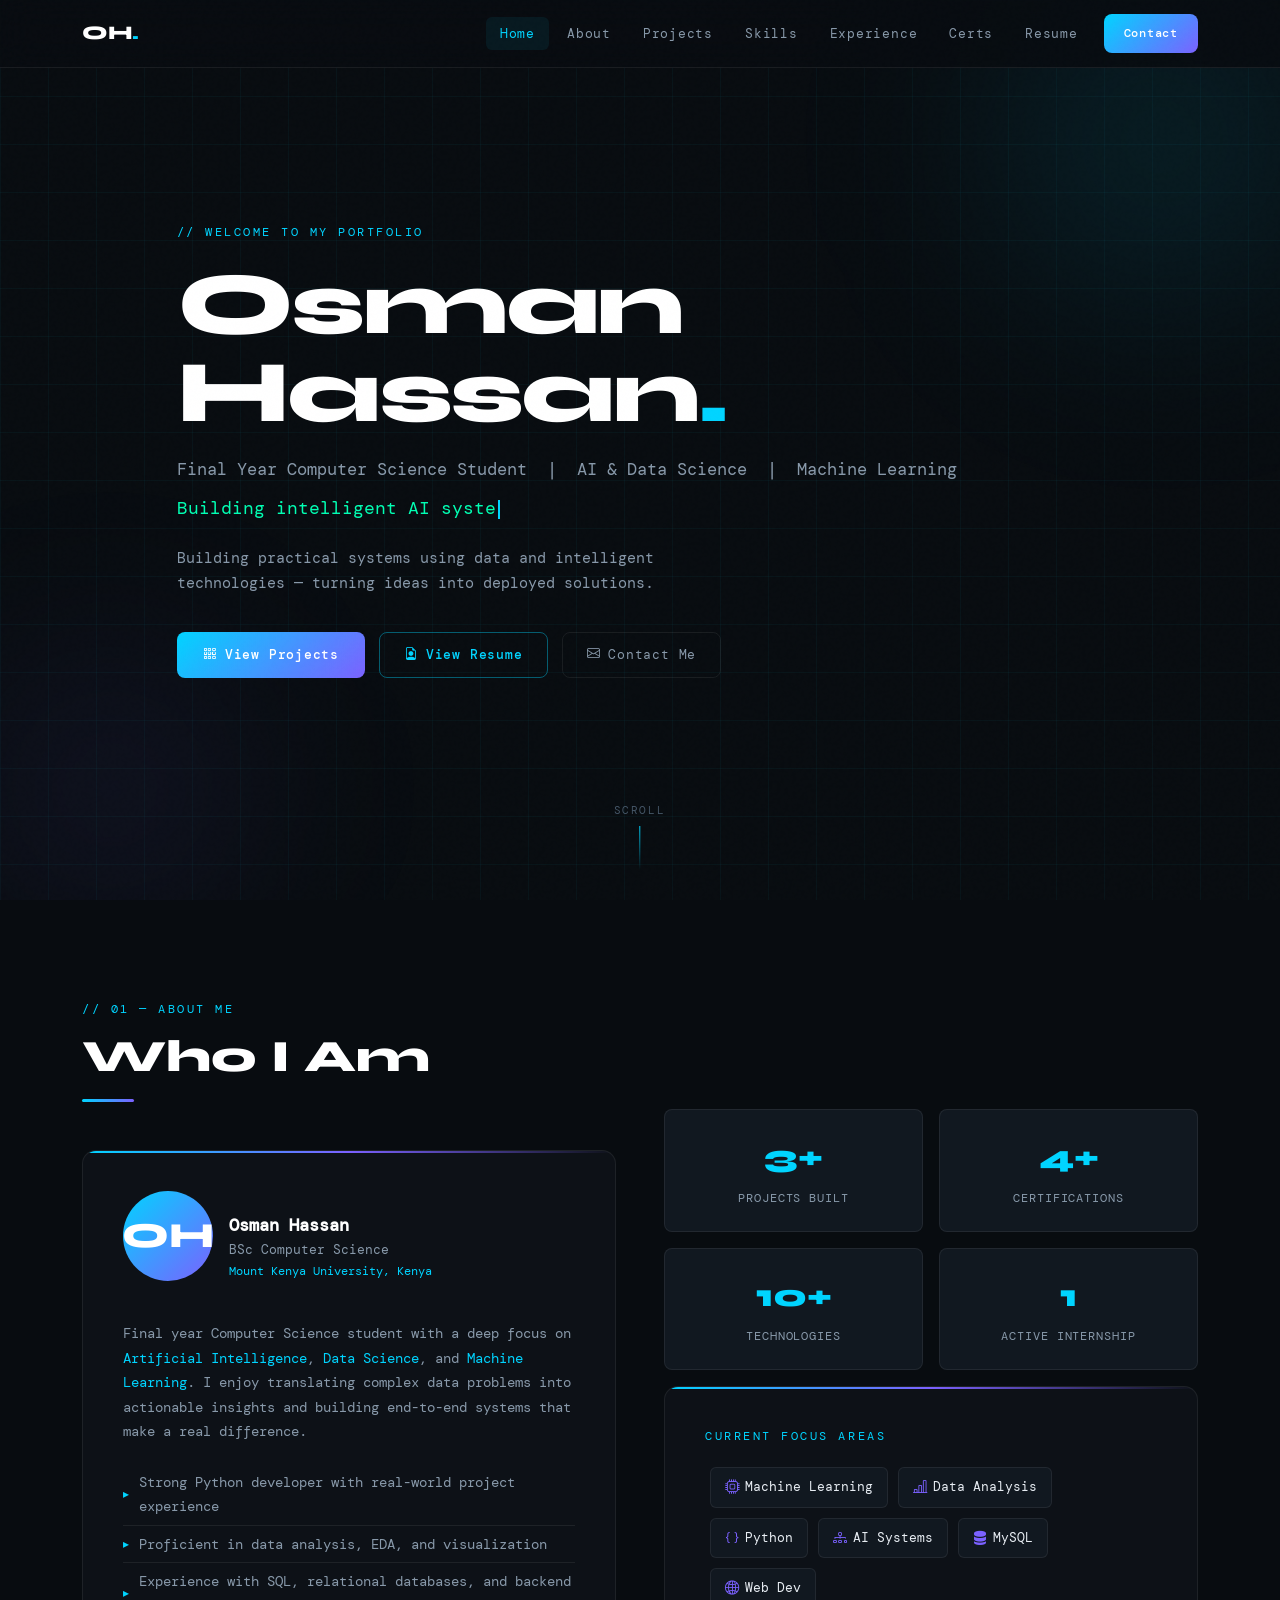
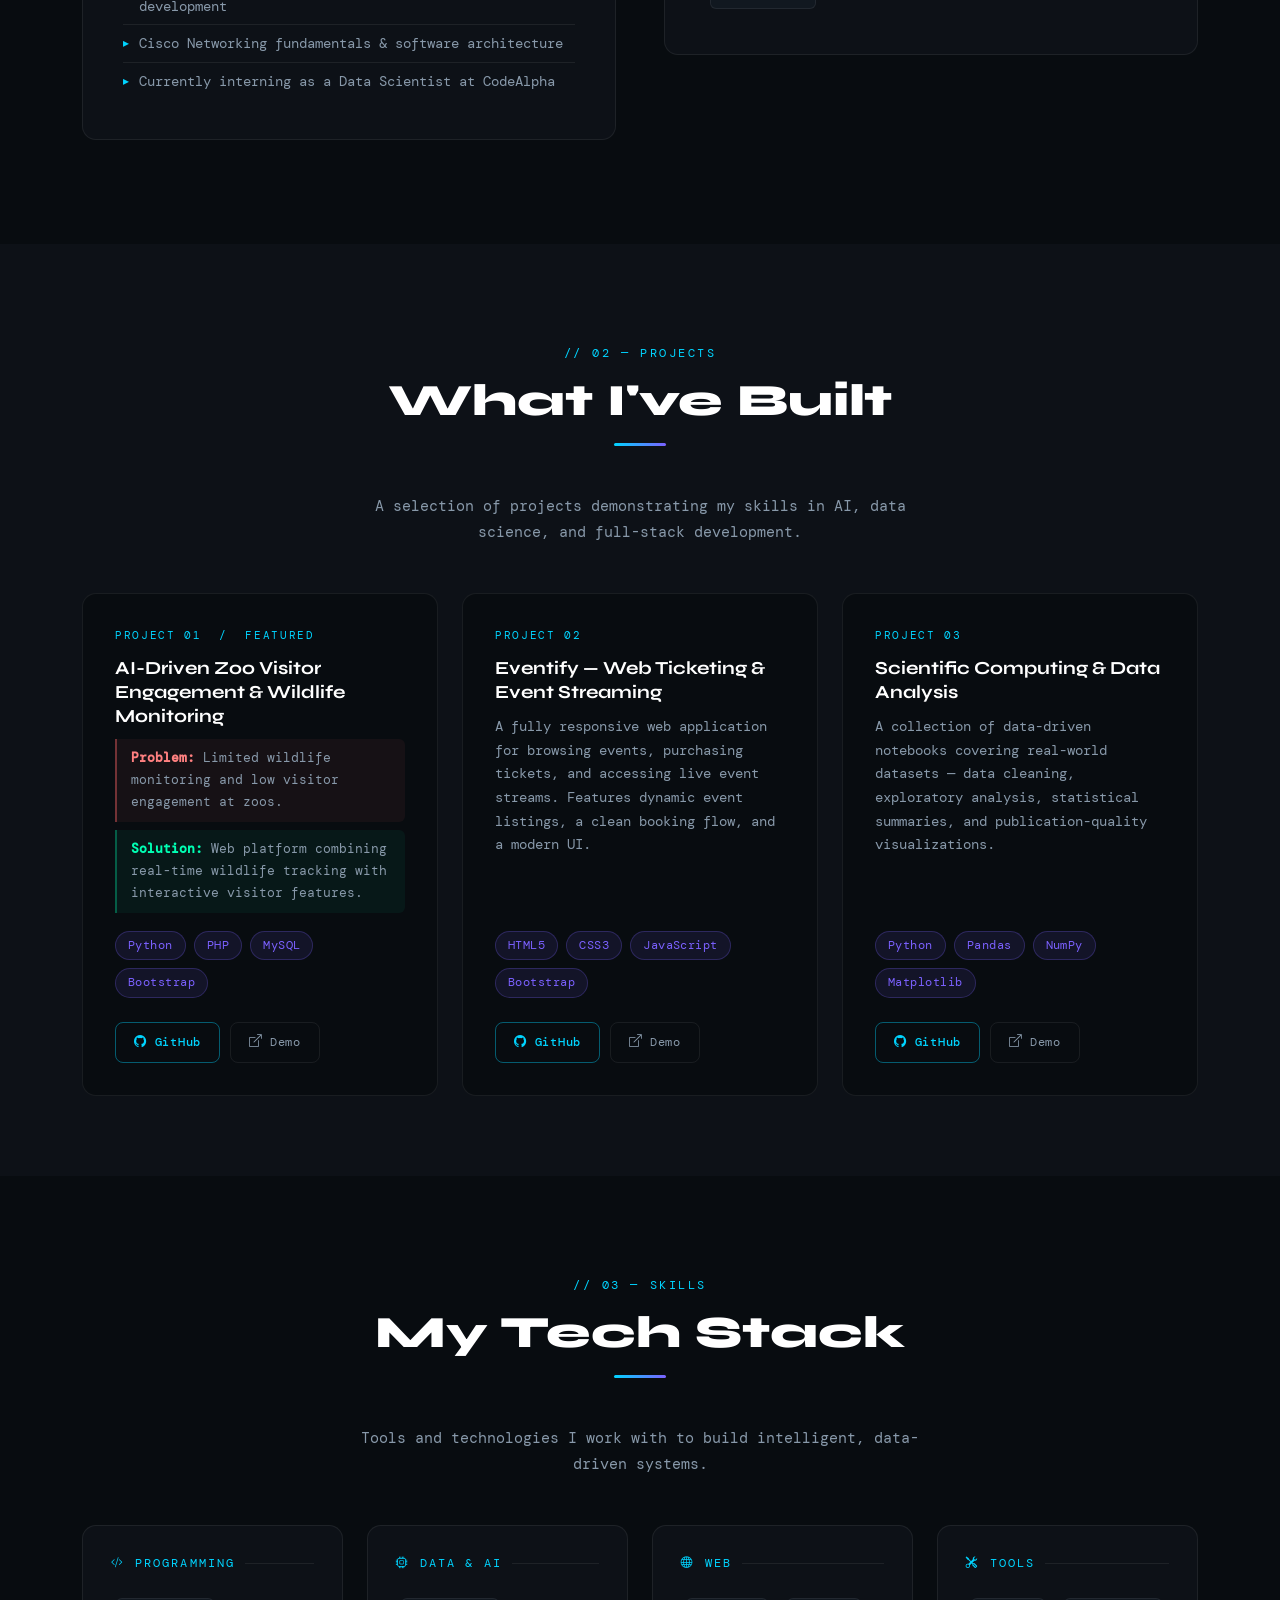
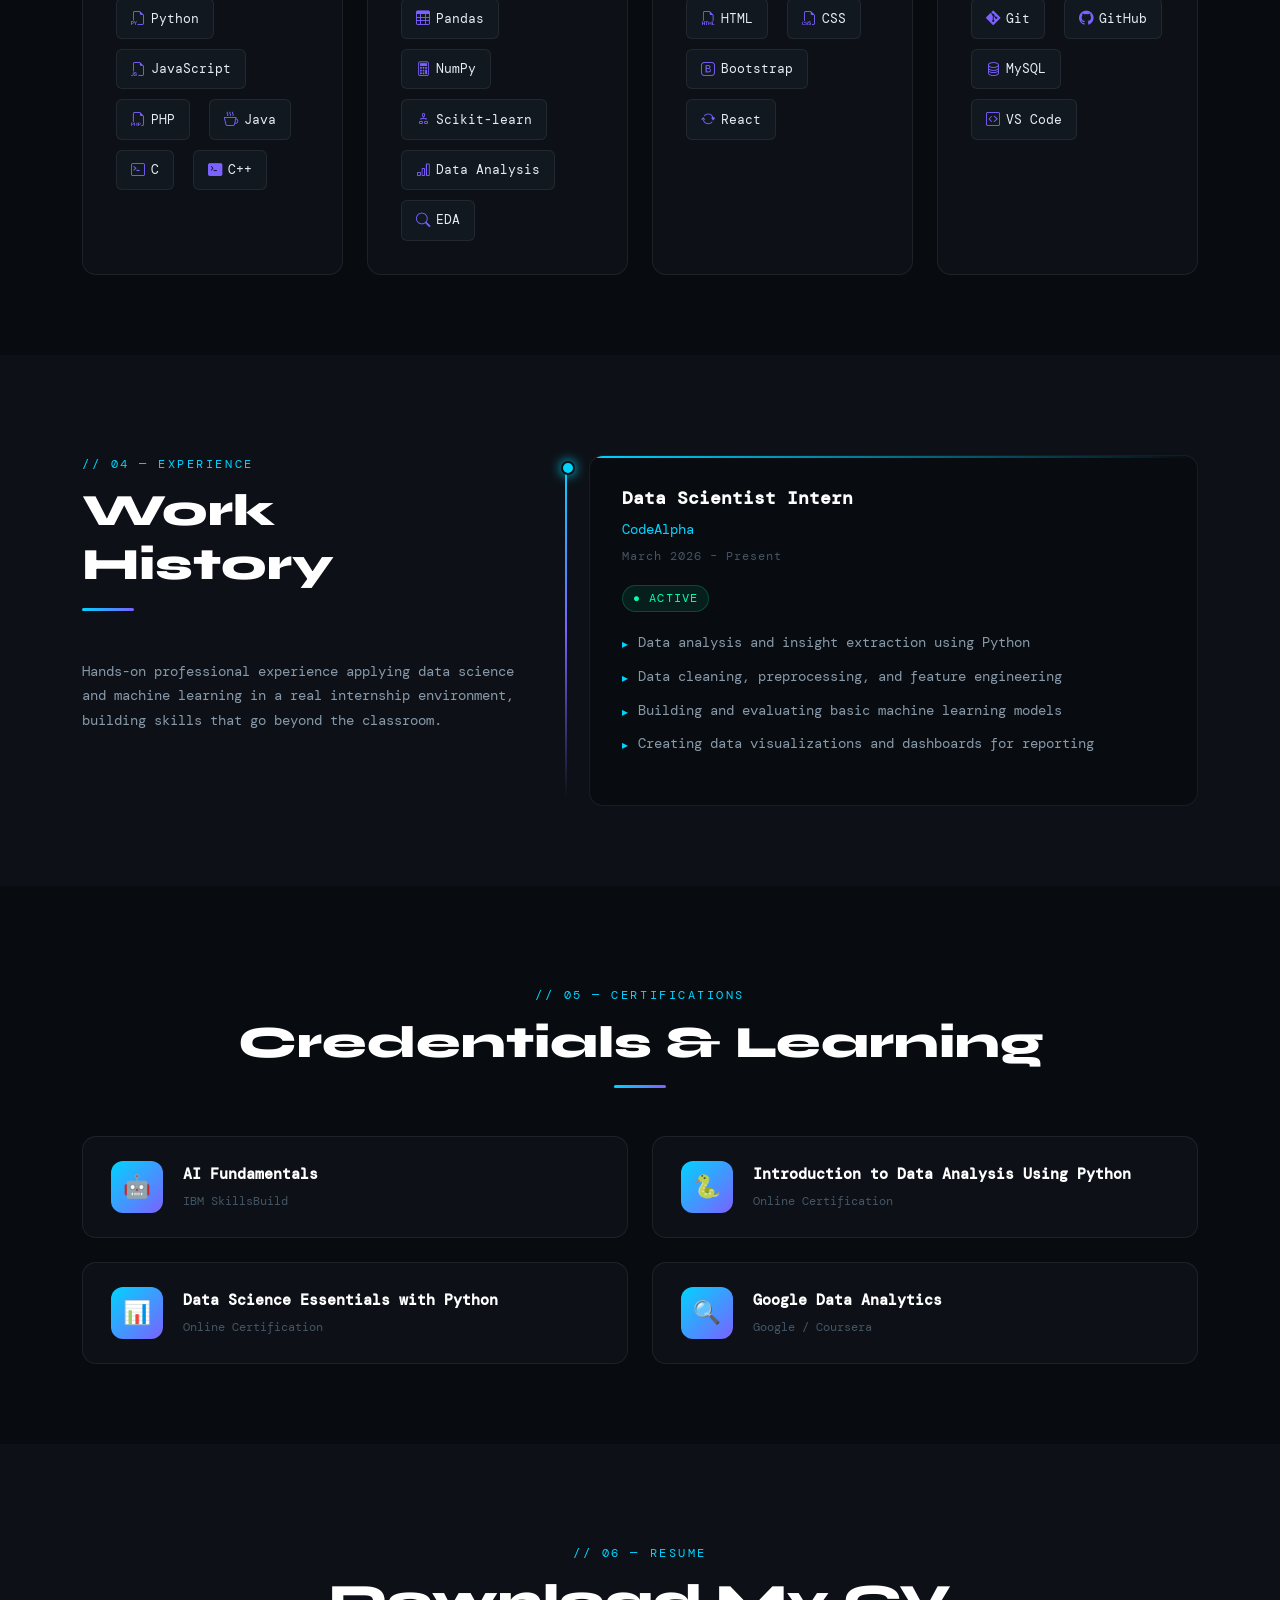
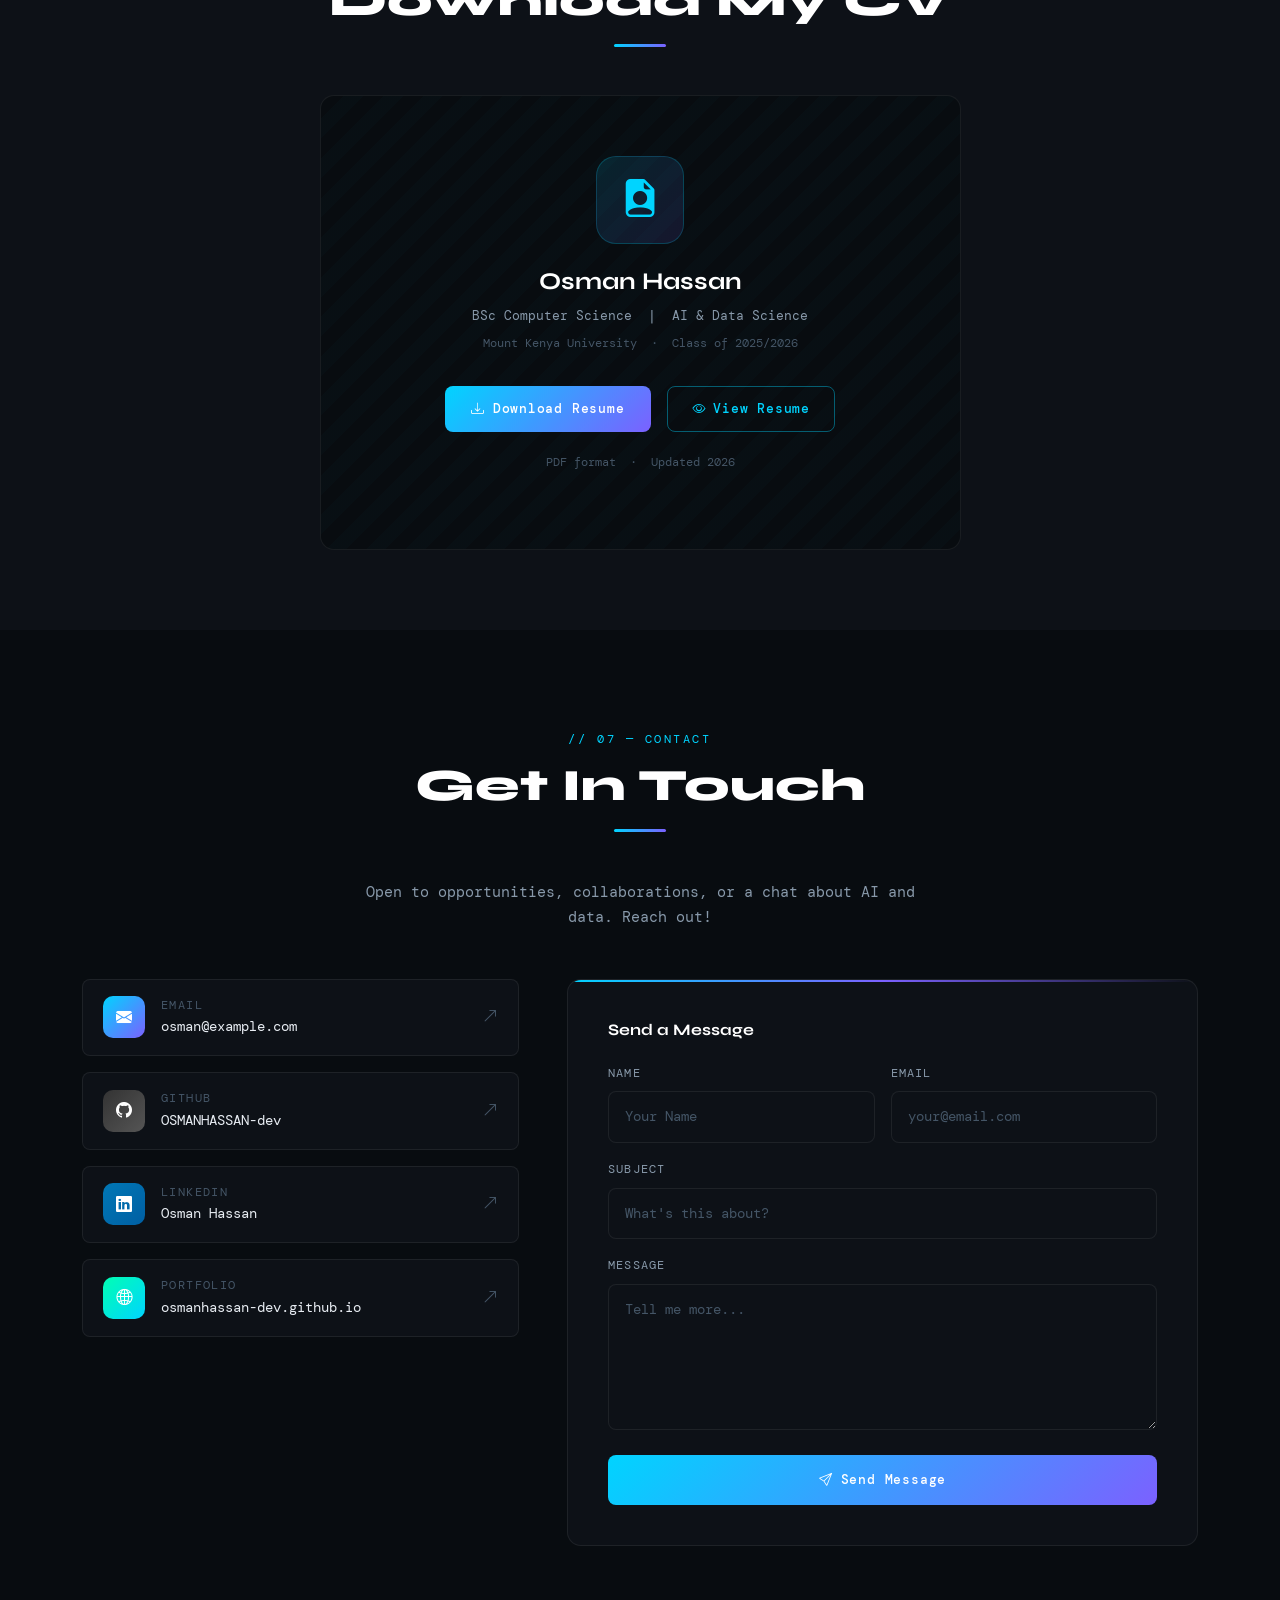
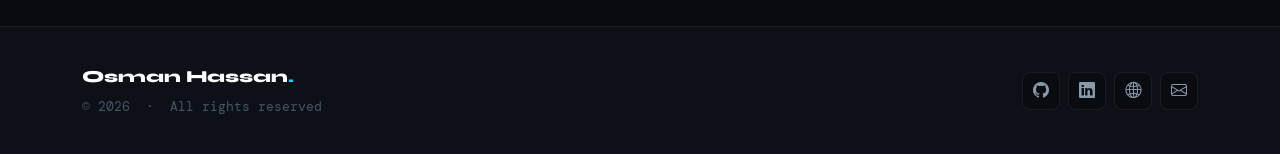
==== commit b16d8650: "Start project streak" ====
--- a/index.html
+++ b/index.html
@@ -5,7 +5,7 @@
   <meta name="viewport" content="width=device-width, initial-scale=1.0" />
   <link rel="icon" href="https://cdn-icons-png.flaticon.com/512/2103/2103633.png" type="image/png">
   <title>Osman Hassan | AI & Data Science Portfolio</title>
-  <link rel="icon" type="image/png" href="https://upload.wikimedia.org/wikipedia/commons/6/6a/Artificial_intelligence_icon.png" />
+  <link rel="icon" type="image/png" href="https://upload.wikimedia.org/wikipedia/commons/6/6a/Artificial_intelligence_icon.png" /> 
   <meta name="description" content="Final Year CS Student specializing in AI, Data Science, and Machine Learning." />
 
   <!-- Bootstrap 5 CDN -->
